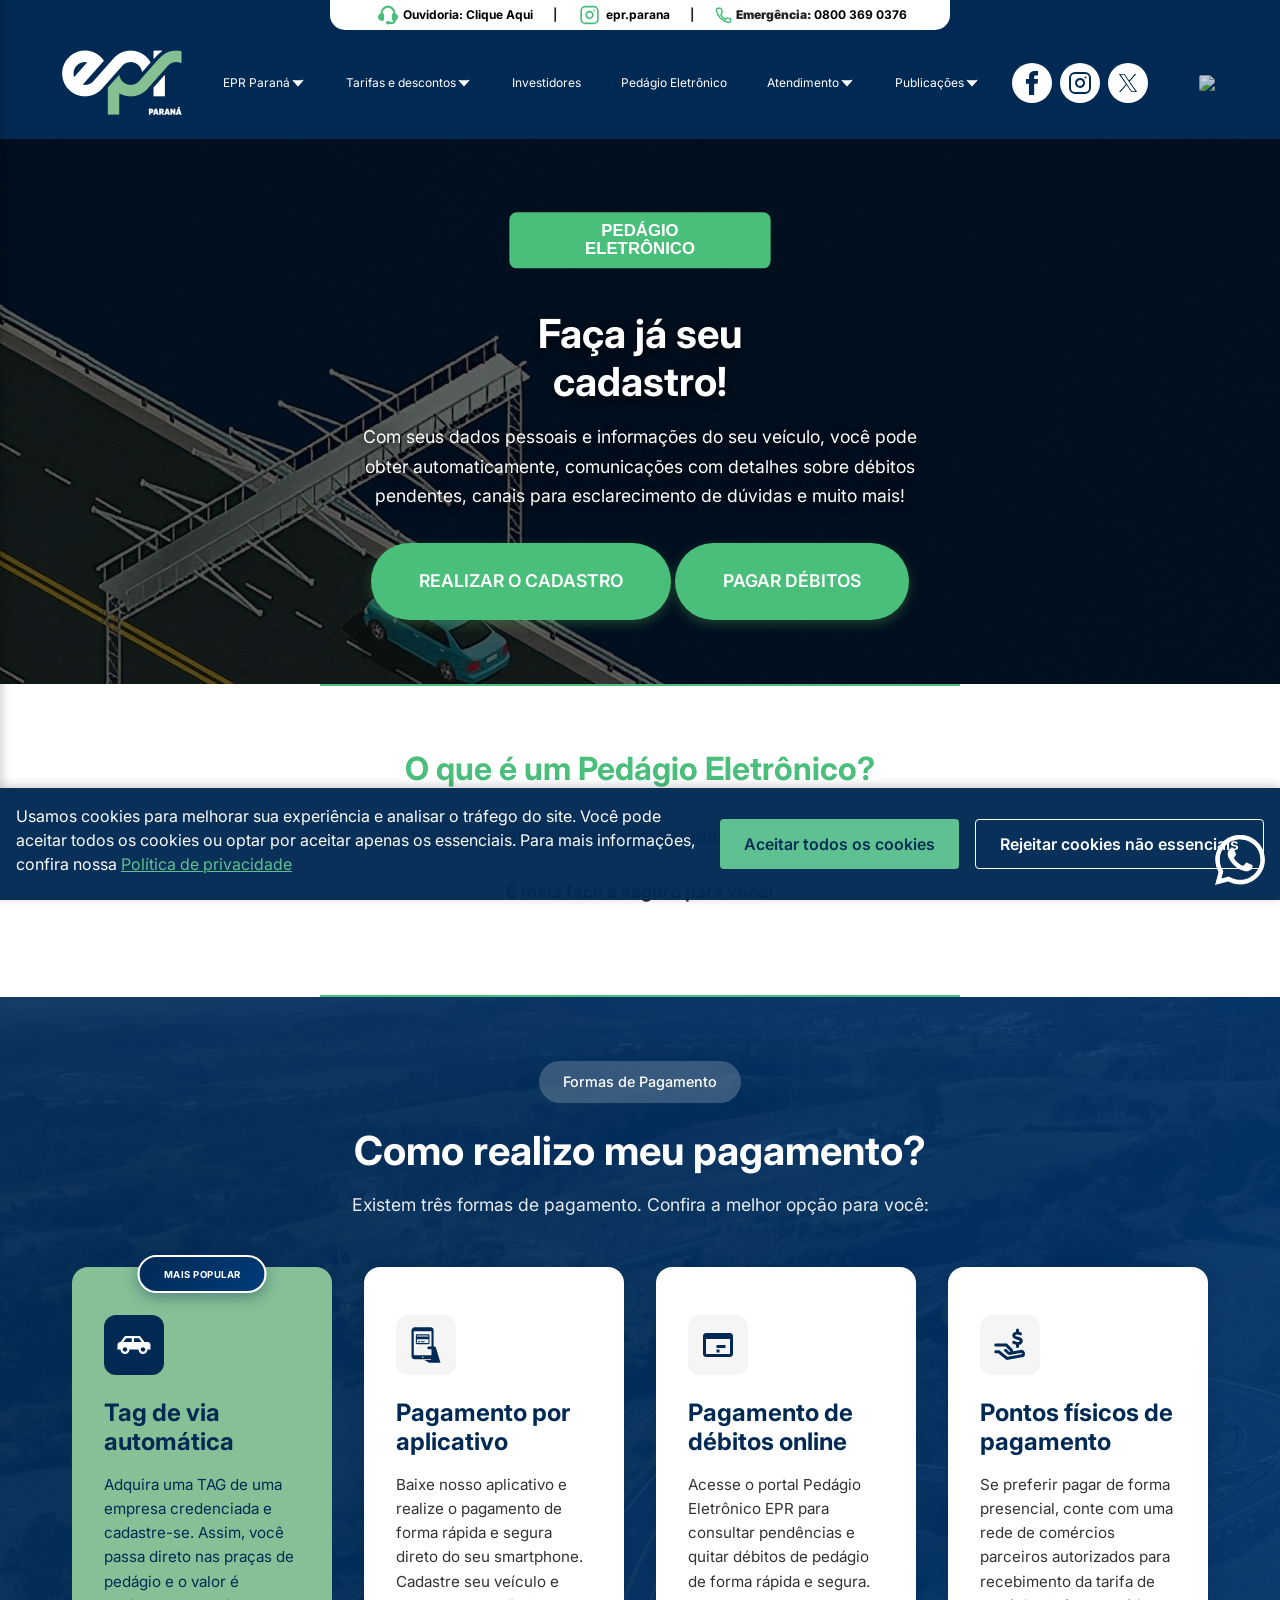
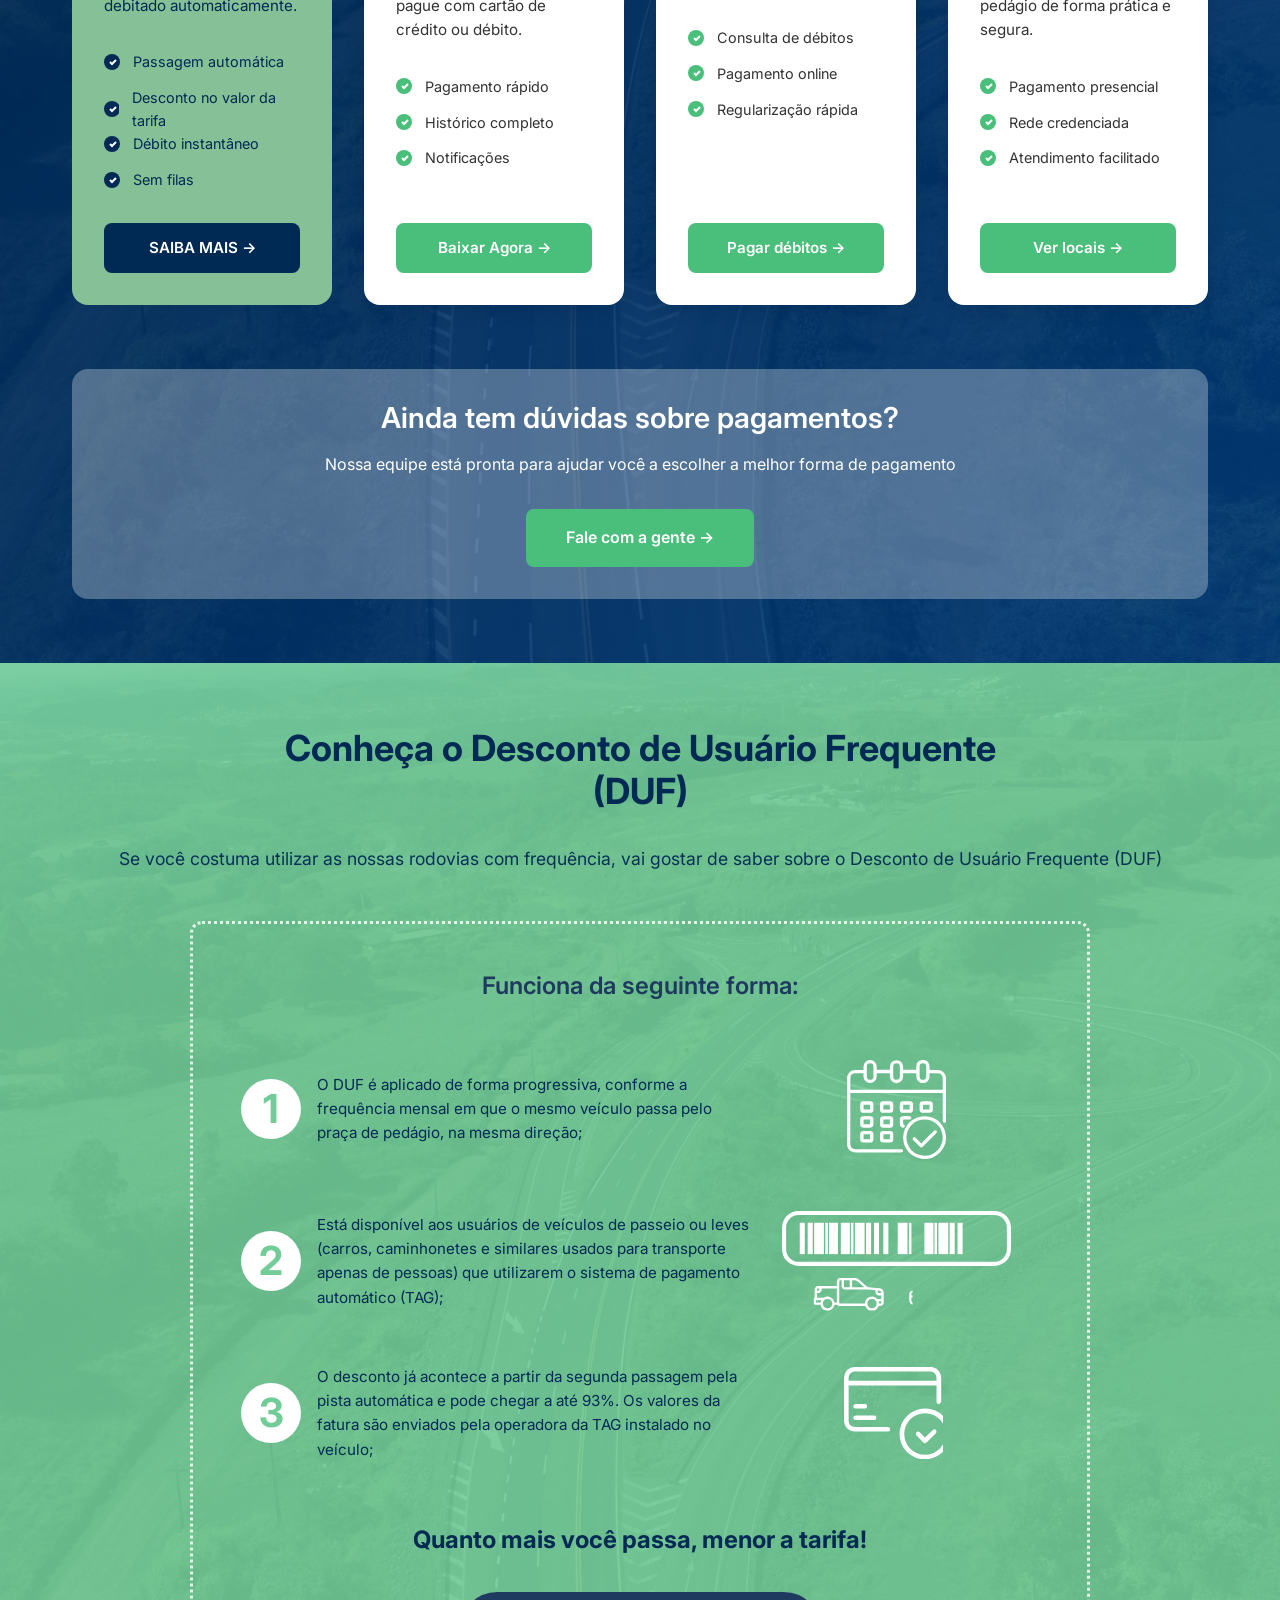
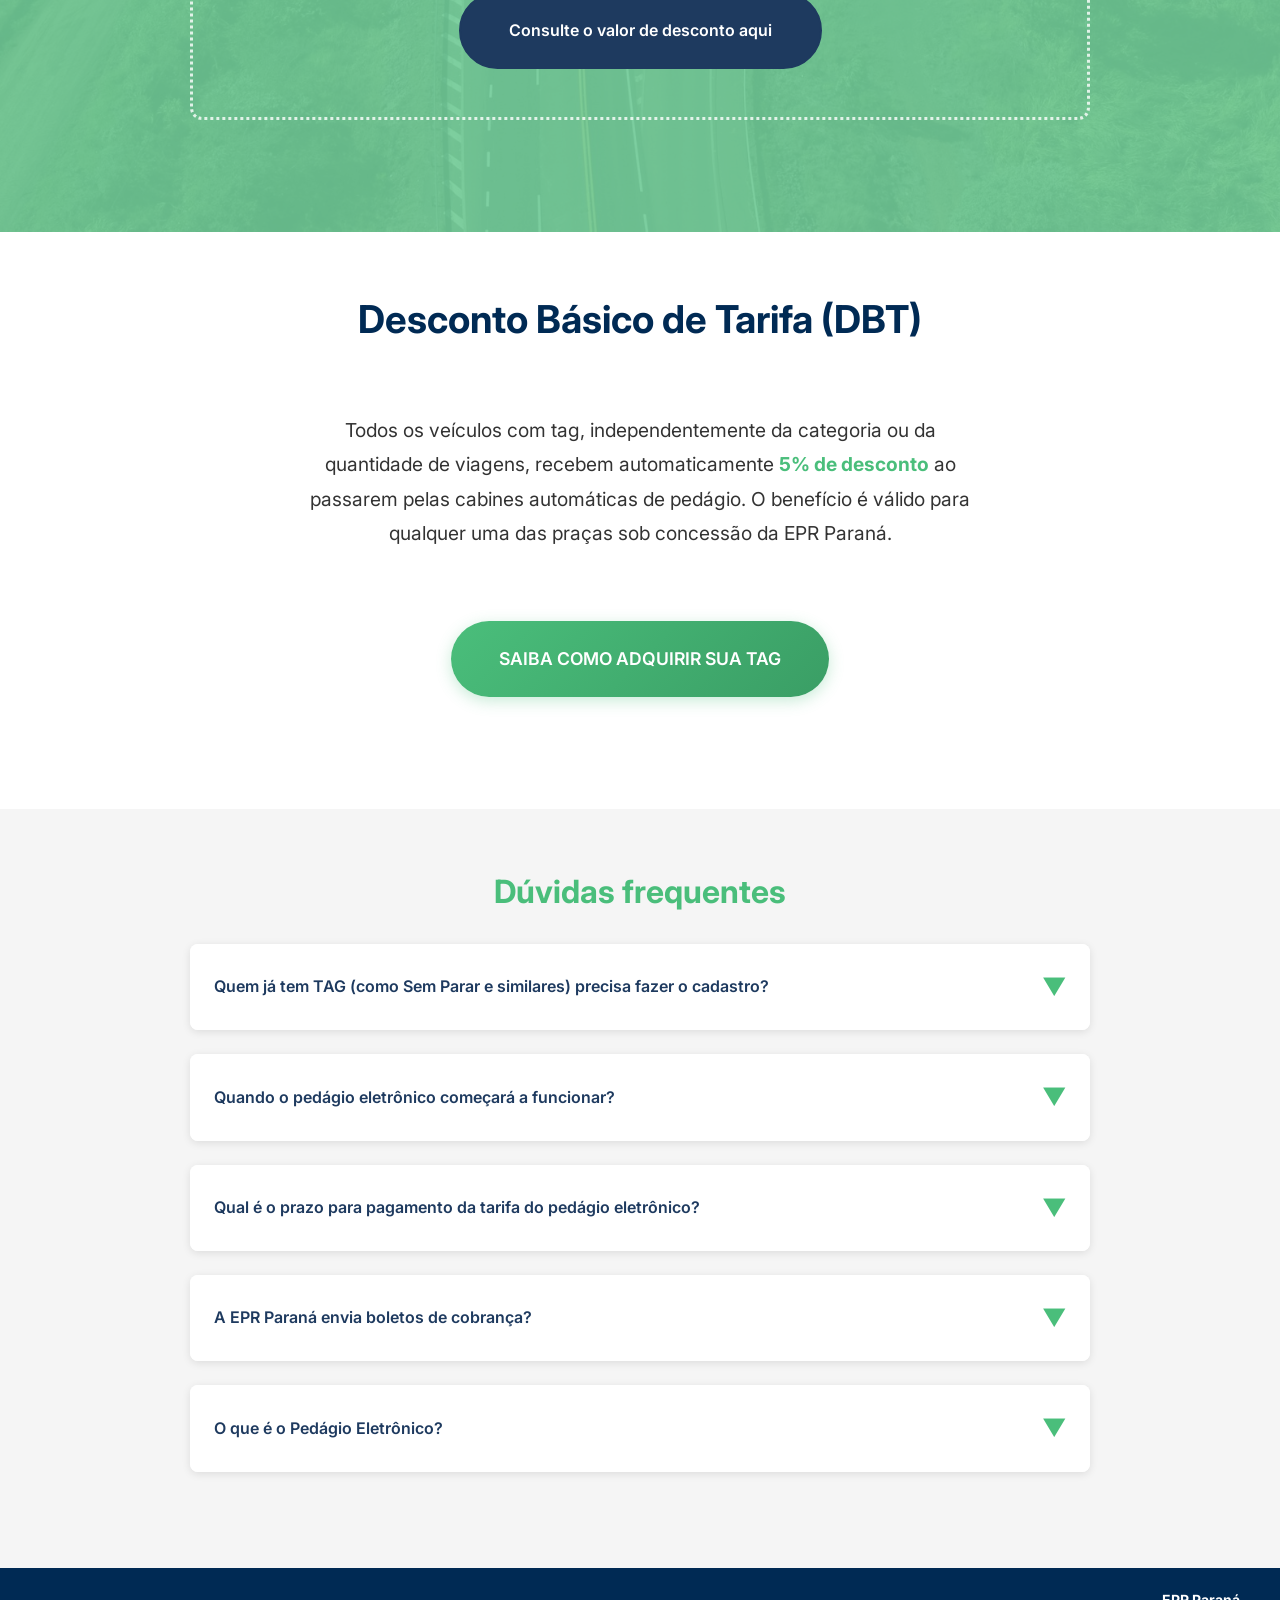
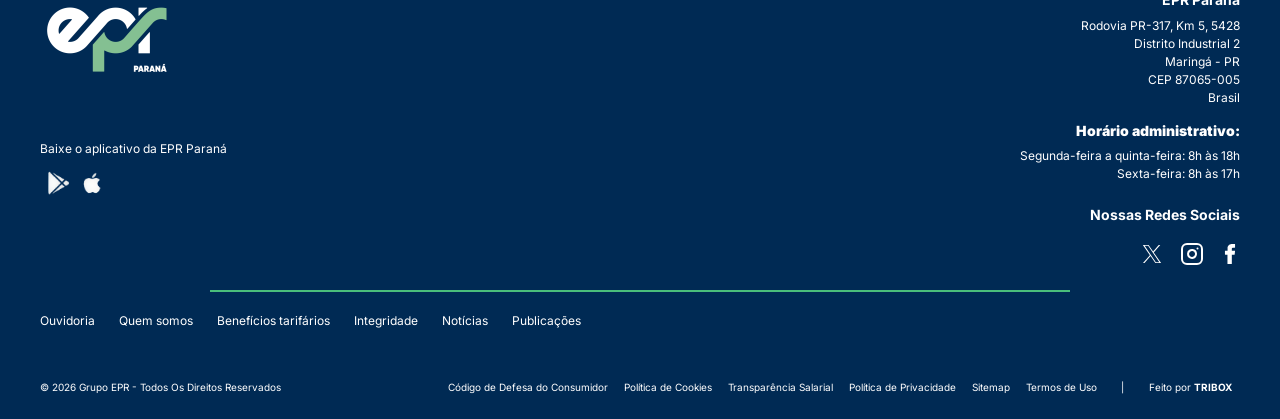
==== site/index.html @ a59bab0b "Site consulta placas + API pagamento SafiPay PIX" ====
<!DOCTYPE html><html lang="pt-BR"><head>
  <meta charset="utf-8">
  <meta name="viewport" content="width=device-width, initial-scale=1.0">
  <title>EPR Paraná – Concessionária de Rodovias no Paraná  » Pedágio Eletrônico</title>
  <meta name="description" content="EPR Lote 4 - Mais perto de você!">

  <!-- Google Fonts -->
  <link rel="preconnect" href="https://fonts.googleapis.com">
  <link rel="preconnect" href="https://fonts.gstatic.com" crossorigin="">
  <link href="https://fonts.googleapis.com/css2?family=Inter:wght@400;500;600;700&amp;display=swap" rel="stylesheet">

  <title>Pedágio Eletrônico – EPR Paraná – Concessionária de Rodovias no Paraná</title>
<meta name="robots" content="max-image-preview:large">
  <!-- Meta Pixel Code -->
  <script async="" src="js/fbevents.js"></script><script>
  !function(f,b,e,v,n,t,s)
  {if(f.fbq)return;n=f.fbq=function(){n.callMethod?
  n.callMethod.apply(n,arguments):n.queue.push(arguments)};
  if(!f._fbq)f._fbq=n;n.push=n;n.loaded=!0;n.version='2.0';
  n.queue=[];t=b.createElement(e);t.async=!0;
  t.src=v;s=b.getElementsByTagName(e)[0];
  s.parentNode.insertBefore(t,s)}(window, document,'script',
  'https://connect.facebook.net/en_US/fbevents.js');
  fbq('init', '987674033943073');
  fbq('track', 'PageView');
  </script>
  <!-- End Meta Pixel Code -->
  <link rel="dns-prefetch" href="//cdn.jsdelivr.net">
<link rel="dns-prefetch" href="//unpkg.com">
<link rel="dns-prefetch" href="//stackpath.bootstrapcdn.com">
<link rel="alternate" title="oEmbed (JSON)" type="application/json+oembed" href="https://eprparana.com.br/wp-json/oembed/1.0/embed?url=https%3A%2F%2Feprparana.com.br%2Fpedagio-eletronico%2F">
<link rel="alternate" title="oEmbed (XML)" type="text/xml+oembed" href="https://eprparana.com.br/wp-json/oembed/1.0/embed?url=https%3A%2F%2Feprparana.com.br%2Fpedagio-eletronico%2F&amp;format=xml">
<style id="wp-img-auto-sizes-contain-inline-css">
img:is([sizes=auto i],[sizes^="auto," i]){contain-intrinsic-size:3000px 1500px}
/*# sourceURL=wp-img-auto-sizes-contain-inline-css */
</style>
<link rel="stylesheet" id="ht_ctc_main_css-css" href="css/main.css" media="all">
<style id="wp-emoji-styles-inline-css">

	img.wp-smiley, img.emoji {
		display: inline !important;
		border: none !important;
		box-shadow: none !important;
		height: 1em !important;
		width: 1em !important;
		margin: 0 0.07em !important;
		vertical-align: -0.1em !important;
		background: none !important;
		padding: 0 !important;
	}
/*# sourceURL=wp-emoji-styles-inline-css */
</style>
<style id="wp-block-library-inline-css">
:root{--wp-block-synced-color:#7a00df;--wp-block-synced-color--rgb:122,0,223;--wp-bound-block-color:var(--wp-block-synced-color);--wp-editor-canvas-background:#ddd;--wp-admin-theme-color:#007cba;--wp-admin-theme-color--rgb:0,124,186;--wp-admin-theme-color-darker-10:#006ba1;--wp-admin-theme-color-darker-10--rgb:0,107,160.5;--wp-admin-theme-color-darker-20:#005a87;--wp-admin-theme-color-darker-20--rgb:0,90,135;--wp-admin-border-width-focus:2px}@media (min-resolution:192dpi){:root{--wp-admin-border-width-focus:1.5px}}.wp-element-button{cursor:pointer}:root .has-very-light-gray-background-color{background-color:#eee}:root .has-very-dark-gray-background-color{background-color:#313131}:root .has-very-light-gray-color{color:#eee}:root .has-very-dark-gray-color{color:#313131}:root .has-vivid-green-cyan-to-vivid-cyan-blue-gradient-background{background:linear-gradient(135deg,#00d084,#0693e3)}:root .has-purple-crush-gradient-background{background:linear-gradient(135deg,#34e2e4,#4721fb 50%,#ab1dfe)}:root .has-hazy-dawn-gradient-background{background:linear-gradient(135deg,#faaca8,#dad0ec)}:root .has-subdued-olive-gradient-background{background:linear-gradient(135deg,#fafae1,#67a671)}:root .has-atomic-cream-gradient-background{background:linear-gradient(135deg,#fdd79a,#004a59)}:root .has-nightshade-gradient-background{background:linear-gradient(135deg,#330968,#31cdcf)}:root .has-midnight-gradient-background{background:linear-gradient(135deg,#020381,#2874fc)}:root{--wp--preset--font-size--normal:16px;--wp--preset--font-size--huge:42px}.has-regular-font-size{font-size:1em}.has-larger-font-size{font-size:2.625em}.has-normal-font-size{font-size:var(--wp--preset--font-size--normal)}.has-huge-font-size{font-size:var(--wp--preset--font-size--huge)}:root .has-text-align-center{text-align:center}:root .has-text-align-left{text-align:left}:root .has-text-align-right{text-align:right}.has-fit-text{white-space:nowrap!important}#end-resizable-editor-section{display:none}.aligncenter{clear:both}.items-justified-left{justify-content:flex-start}.items-justified-center{justify-content:center}.items-justified-right{justify-content:flex-end}.items-justified-space-between{justify-content:space-between}.screen-reader-text{word-wrap:normal!important;border:0;clip-path:inset(50%);height:1px;margin:-1px;overflow:hidden;padding:0;position:absolute;width:1px;word-break:normal!important}.screen-reader-text:focus{background-color:#ddd;clip-path:none;color:#444;display:block;font-size:1em;height:auto;left:5px;line-height:normal;padding:15px 23px 14px;text-decoration:none;top:5px;width:auto;z-index:100000}html :where(.has-border-color){border-style:solid}html :where([style^=border-color],[style*=";border-color"],[style*="; border-color"]){border-style:solid}html :where([style^=border-top-color],[style*=";border-top-color"],[style*="; border-top-color"]){border-top-style:solid}html :where([style^=border-right-color],[style*=";border-right-color"],[style*="; border-right-color"]){border-right-style:solid}html :where([style^=border-bottom-color],[style*=";border-bottom-color"],[style*="; border-bottom-color"]){border-bottom-style:solid}html :where([style^=border-left-color],[style*=";border-left-color"],[style*="; border-left-color"]){border-left-style:solid}html :where([style^=border-width],[style*=";border-width"],[style*="; border-width"]){border-style:solid}html :where([style^=border-top-width],[style*=";border-top-width"],[style*="; border-top-width"]){border-top-style:solid}html :where([style^=border-right-width],[style*=";border-right-width"],[style*="; border-right-width"]){border-right-style:solid}html :where([style^=border-bottom-width],[style*=";border-bottom-width"],[style*="; border-bottom-width"]){border-bottom-style:solid}html :where([style^=border-left-width],[style*=";border-left-width"],[style*="; border-left-width"]){border-left-style:solid}html :where(img[class*=wp-image-]){height:auto;max-width:100%}:where(figure){margin:0 0 1em}html :where(.is-position-sticky){--wp-admin--admin-bar--position-offset:var(--wp-admin--admin-bar--height,0px)}@media screen and (max-width:600px){html :where(.is-position-sticky){--wp-admin--admin-bar--position-offset:0px}}

/*# sourceURL=/wp-includes/css/dist/block-library/common.min.css */
</style>
<style id="classic-theme-styles-inline-css">
/*! This file is auto-generated */
.wp-block-button__link{color:#fff;background-color:#32373c;border-radius:9999px;box-shadow:none;text-decoration:none;padding:calc(.667em + 2px) calc(1.333em + 2px);font-size:1.125em}.wp-block-file__button{background:#32373c;color:#fff;text-decoration:none}
/*# sourceURL=/wp-includes/css/classic-themes.min.css */
</style>

<style id="global-styles-inline-css">
:root{--wp--preset--aspect-ratio--square: 1;--wp--preset--aspect-ratio--4-3: 4/3;--wp--preset--aspect-ratio--3-4: 3/4;--wp--preset--aspect-ratio--3-2: 3/2;--wp--preset--aspect-ratio--2-3: 2/3;--wp--preset--aspect-ratio--16-9: 16/9;--wp--preset--aspect-ratio--9-16: 9/16;--wp--preset--color--black: #000000;--wp--preset--color--cyan-bluish-gray: #abb8c3;--wp--preset--color--white: #ffffff;--wp--preset--color--pale-pink: #f78da7;--wp--preset--color--vivid-red: #cf2e2e;--wp--preset--color--luminous-vivid-orange: #ff6900;--wp--preset--color--luminous-vivid-amber: #fcb900;--wp--preset--color--light-green-cyan: #7bdcb5;--wp--preset--color--vivid-green-cyan: #00d084;--wp--preset--color--pale-cyan-blue: #8ed1fc;--wp--preset--color--vivid-cyan-blue: #0693e3;--wp--preset--color--vivid-purple: #9b51e0;--wp--preset--gradient--vivid-cyan-blue-to-vivid-purple: linear-gradient(135deg,rgb(6,147,227) 0%,rgb(155,81,224) 100%);--wp--preset--gradient--light-green-cyan-to-vivid-green-cyan: linear-gradient(135deg,rgb(122,220,180) 0%,rgb(0,208,130) 100%);--wp--preset--gradient--luminous-vivid-amber-to-luminous-vivid-orange: linear-gradient(135deg,rgb(252,185,0) 0%,rgb(255,105,0) 100%);--wp--preset--gradient--luminous-vivid-orange-to-vivid-red: linear-gradient(135deg,rgb(255,105,0) 0%,rgb(207,46,46) 100%);--wp--preset--gradient--very-light-gray-to-cyan-bluish-gray: linear-gradient(135deg,rgb(238,238,238) 0%,rgb(169,184,195) 100%);--wp--preset--gradient--cool-to-warm-spectrum: linear-gradient(135deg,rgb(74,234,220) 0%,rgb(151,120,209) 20%,rgb(207,42,186) 40%,rgb(238,44,130) 60%,rgb(251,105,98) 80%,rgb(254,248,76) 100%);--wp--preset--gradient--blush-light-purple: linear-gradient(135deg,rgb(255,206,236) 0%,rgb(152,150,240) 100%);--wp--preset--gradient--blush-bordeaux: linear-gradient(135deg,rgb(254,205,165) 0%,rgb(254,45,45) 50%,rgb(107,0,62) 100%);--wp--preset--gradient--luminous-dusk: linear-gradient(135deg,rgb(255,203,112) 0%,rgb(199,81,192) 50%,rgb(65,88,208) 100%);--wp--preset--gradient--pale-ocean: linear-gradient(135deg,rgb(255,245,203) 0%,rgb(182,227,212) 50%,rgb(51,167,181) 100%);--wp--preset--gradient--electric-grass: linear-gradient(135deg,rgb(202,248,128) 0%,rgb(113,206,126) 100%);--wp--preset--gradient--midnight: linear-gradient(135deg,rgb(2,3,129) 0%,rgb(40,116,252) 100%);--wp--preset--font-size--small: 13px;--wp--preset--font-size--medium: 20px;--wp--preset--font-size--large: 36px;--wp--preset--font-size--x-large: 42px;--wp--preset--spacing--20: 0.44rem;--wp--preset--spacing--30: 0.67rem;--wp--preset--spacing--40: 1rem;--wp--preset--spacing--50: 1.5rem;--wp--preset--spacing--60: 2.25rem;--wp--preset--spacing--70: 3.38rem;--wp--preset--spacing--80: 5.06rem;--wp--preset--shadow--natural: 6px 6px 9px rgba(0, 0, 0, 0.2);--wp--preset--shadow--deep: 12px 12px 50px rgba(0, 0, 0, 0.4);--wp--preset--shadow--sharp: 6px 6px 0px rgba(0, 0, 0, 0.2);--wp--preset--shadow--outlined: 6px 6px 0px -3px rgb(255, 255, 255), 6px 6px rgb(0, 0, 0);--wp--preset--shadow--crisp: 6px 6px 0px rgb(0, 0, 0);}.wp-block-button{--wp--preset--dimension--25: 25%;--wp--preset--dimension--50: 50%;--wp--preset--dimension--75: 75%;--wp--preset--dimension--100: 100%;}:where(body) { margin: 0; }:where(.is-layout-flex){gap: 0.5em;}:where(.is-layout-grid){gap: 0.5em;}body .is-layout-flex{display: flex;}.is-layout-flex{flex-wrap: wrap;align-items: center;}.is-layout-flex > :is(*, div){margin: 0;}body .is-layout-grid{display: grid;}.is-layout-grid > :is(*, div){margin: 0;}body{padding-top: 0px;padding-right: 0px;padding-bottom: 0px;padding-left: 0px;}:root :where(.wp-element-button, .wp-block-button__link){background-color: #32373c;border-width: 0;color: #fff;font-family: inherit;font-size: inherit;font-style: inherit;font-weight: inherit;letter-spacing: inherit;line-height: inherit;padding-top: calc(0.667em + 2px);padding-right: calc(1.333em + 2px);padding-bottom: calc(0.667em + 2px);padding-left: calc(1.333em + 2px);text-decoration: none;text-transform: inherit;}.has-black-color{color: var(--wp--preset--color--black) !important;}.has-cyan-bluish-gray-color{color: var(--wp--preset--color--cyan-bluish-gray) !important;}.has-white-color{color: var(--wp--preset--color--white) !important;}.has-pale-pink-color{color: var(--wp--preset--color--pale-pink) !important;}.has-vivid-red-color{color: var(--wp--preset--color--vivid-red) !important;}.has-luminous-vivid-orange-color{color: var(--wp--preset--color--luminous-vivid-orange) !important;}.has-luminous-vivid-amber-color{color: var(--wp--preset--color--luminous-vivid-amber) !important;}.has-light-green-cyan-color{color: var(--wp--preset--color--light-green-cyan) !important;}.has-vivid-green-cyan-color{color: var(--wp--preset--color--vivid-green-cyan) !important;}.has-pale-cyan-blue-color{color: var(--wp--preset--color--pale-cyan-blue) !important;}.has-vivid-cyan-blue-color{color: var(--wp--preset--color--vivid-cyan-blue) !important;}.has-vivid-purple-color{color: var(--wp--preset--color--vivid-purple) !important;}.has-black-background-color{background-color: var(--wp--preset--color--black) !important;}.has-cyan-bluish-gray-background-color{background-color: var(--wp--preset--color--cyan-bluish-gray) !important;}.has-white-background-color{background-color: var(--wp--preset--color--white) !important;}.has-pale-pink-background-color{background-color: var(--wp--preset--color--pale-pink) !important;}.has-vivid-red-background-color{background-color: var(--wp--preset--color--vivid-red) !important;}.has-luminous-vivid-orange-background-color{background-color: var(--wp--preset--color--luminous-vivid-orange) !important;}.has-luminous-vivid-amber-background-color{background-color: var(--wp--preset--color--luminous-vivid-amber) !important;}.has-light-green-cyan-background-color{background-color: var(--wp--preset--color--light-green-cyan) !important;}.has-vivid-green-cyan-background-color{background-color: var(--wp--preset--color--vivid-green-cyan) !important;}.has-pale-cyan-blue-background-color{background-color: var(--wp--preset--color--pale-cyan-blue) !important;}.has-vivid-cyan-blue-background-color{background-color: var(--wp--preset--color--vivid-cyan-blue) !important;}.has-vivid-purple-background-color{background-color: var(--wp--preset--color--vivid-purple) !important;}.has-black-border-color{border-color: var(--wp--preset--color--black) !important;}.has-cyan-bluish-gray-border-color{border-color: var(--wp--preset--color--cyan-bluish-gray) !important;}.has-white-border-color{border-color: var(--wp--preset--color--white) !important;}.has-pale-pink-border-color{border-color: var(--wp--preset--color--pale-pink) !important;}.has-vivid-red-border-color{border-color: var(--wp--preset--color--vivid-red) !important;}.has-luminous-vivid-orange-border-color{border-color: var(--wp--preset--color--luminous-vivid-orange) !important;}.has-luminous-vivid-amber-border-color{border-color: var(--wp--preset--color--luminous-vivid-amber) !important;}.has-light-green-cyan-border-color{border-color: var(--wp--preset--color--light-green-cyan) !important;}.has-vivid-green-cyan-border-color{border-color: var(--wp--preset--color--vivid-green-cyan) !important;}.has-pale-cyan-blue-border-color{border-color: var(--wp--preset--color--pale-cyan-blue) !important;}.has-vivid-cyan-blue-border-color{border-color: var(--wp--preset--color--vivid-cyan-blue) !important;}.has-vivid-purple-border-color{border-color: var(--wp--preset--color--vivid-purple) !important;}.has-vivid-cyan-blue-to-vivid-purple-gradient-background{background: var(--wp--preset--gradient--vivid-cyan-blue-to-vivid-purple) !important;}.has-light-green-cyan-to-vivid-green-cyan-gradient-background{background: var(--wp--preset--gradient--light-green-cyan-to-vivid-green-cyan) !important;}.has-luminous-vivid-amber-to-luminous-vivid-orange-gradient-background{background: var(--wp--preset--gradient--luminous-vivid-amber-to-luminous-vivid-orange) !important;}.has-luminous-vivid-orange-to-vivid-red-gradient-background{background: var(--wp--preset--gradient--luminous-vivid-orange-to-vivid-red) !important;}.has-very-light-gray-to-cyan-bluish-gray-gradient-background{background: var(--wp--preset--gradient--very-light-gray-to-cyan-bluish-gray) !important;}.has-cool-to-warm-spectrum-gradient-background{background: var(--wp--preset--gradient--cool-to-warm-spectrum) !important;}.has-blush-light-purple-gradient-background{background: var(--wp--preset--gradient--blush-light-purple) !important;}.has-blush-bordeaux-gradient-background{background: var(--wp--preset--gradient--blush-bordeaux) !important;}.has-luminous-dusk-gradient-background{background: var(--wp--preset--gradient--luminous-dusk) !important;}.has-pale-ocean-gradient-background{background: var(--wp--preset--gradient--pale-ocean) !important;}.has-electric-grass-gradient-background{background: var(--wp--preset--gradient--electric-grass) !important;}.has-midnight-gradient-background{background: var(--wp--preset--gradient--midnight) !important;}.has-small-font-size{font-size: var(--wp--preset--font-size--small) !important;}.has-medium-font-size{font-size: var(--wp--preset--font-size--medium) !important;}.has-large-font-size{font-size: var(--wp--preset--font-size--large) !important;}.has-x-large-font-size{font-size: var(--wp--preset--font-size--x-large) !important;}
/*# sourceURL=global-styles-inline-css */
</style>

<link rel="stylesheet" id="bootstrap-4-css" crossorigin="anonymous" href="css/bootstrap.min_1.css" media="all">
<link rel="stylesheet" id="calculadora-style-css" href="css/style.css" media="all">
<link rel="stylesheet" id="bootstrap-css" crossorigin="anonymous" href="css/bootstrap.min.css" media="all">
<link rel="stylesheet" id="epr-iguacu-style-css" href="css/style.min.css" media="all">
<link rel="stylesheet" id="epr-iguacu-pedagio-eletronico-style-css" href="css/pedagio-eletronico.min.css" media="all">
<script id="jquery-core-js" src="js/jquery.min.js"></script>
<script id="jquery-migrate-js" src="js/jquery-migrate.min.js"></script>
<script id="fontawesome-kit-js" src="https://kit.fontawesome.com/a076d05399.js"></script>
<script id="3d-flip-book-client-locale-loader-js-extra">
var FB3D_CLIENT_LOCALE = {"ajaxurl":"https://eprparana.com.br/wp-admin/admin-ajax.php","dictionary":{"Table of contents":"Table of contents","Close":"Close","Bookmarks":"Bookmarks","Thumbnails":"Thumbnails","Search":"Search","Share":"Share","Facebook":"Facebook","Twitter":"Twitter","Email":"Email","Play":"Play","Previous page":"Previous page","Next page":"Next page","Zoom in":"Zoom in","Zoom out":"Zoom out","Fit view":"Fit view","Auto play":"Auto play","Full screen":"Full screen","More":"More","Smart pan":"Smart pan","Single page":"Single page","Sounds":"Sounds","Stats":"Stats","Print":"Print","Download":"Download","Goto first page":"Goto first page","Goto last page":"Goto last page"},"images":"https://eprparana.com.br/wp-content/plugins/interactive-3d-flipbook-powered-physics-engine/assets/images/","jsData":{"urls":[],"posts":{"ids_mis":[],"ids":[]},"pages":[],"firstPages":[],"bookCtrlProps":[],"bookTemplates":[]},"key":"3d-flip-book","pdfJS":{"pdfJsLib":"https://eprparana.com.br/wp-content/plugins/interactive-3d-flipbook-powered-physics-engine/assets/js/pdf.min.js?ver=4.3.136","pdfJsWorker":"https://eprparana.com.br/wp-content/plugins/interactive-3d-flipbook-powered-physics-engine/assets/js/pdf.worker.js?ver=4.3.136","stablePdfJsLib":"https://eprparana.com.br/wp-content/plugins/interactive-3d-flipbook-powered-physics-engine/assets/js/stable/pdf.min.js?ver=2.5.207","stablePdfJsWorker":"https://eprparana.com.br/wp-content/plugins/interactive-3d-flipbook-powered-physics-engine/assets/js/stable/pdf.worker.js?ver=2.5.207","pdfJsCMapUrl":"https://eprparana.com.br/wp-content/plugins/interactive-3d-flipbook-powered-physics-engine/assets/cmaps/"},"cacheurl":"https://eprparana.com.br/wp-content/uploads/3d-flip-book/cache/","pluginsurl":"https://eprparana.com.br/wp-content/plugins/","pluginurl":"https://eprparana.com.br/wp-content/plugins/interactive-3d-flipbook-powered-physics-engine/","thumbnailSize":{"width":"150","height":"150"},"version":"1.16.19"};
//# sourceURL=3d-flip-book-client-locale-loader-js-extra
</script>
<script async="" data-wp-strategy="async" id="3d-flip-book-client-locale-loader-js" src="js/client-locale-loader.js"></script>
<link rel="https://api.w.org/" href="https://eprparana.com.br/wp-json/"><link rel="alternate" title="JSON" type="application/json" href="https://eprparana.com.br/wp-json/wp/v2/pages/572"><link rel="canonical" href="https://eprparana.com.br/pedagio-eletronico/">
<link rel="shortlink" href="https://eprparana.com.br/?p=572">
  <!-- Google tag (gtag.js) -->
  <script async="" src="https://www.googletagmanager.com/gtag/js?id=G-FDHP7SLPP3"></script>
  <script>
    window.dataLayer = window.dataLayer || [];

    function gtag() {
      dataLayer.push(arguments);
    }
    gtag('js', new Date());
    gtag('config', 'AW-17965871401');
    gtag('config', 'G-FDHP7SLPP3');
  </script>
  <meta name="google-site-verification" content="xbRZRuV2wIYaeJJ5Ay38lSOkcHs5SwKuUy3EcbuLfo8">
<link rel="icon" href="images/cropped-favicon-eprparana-scaled-1-32x32.png" sizes="32x32">
<link rel="icon" href="images/cropped-favicon-eprparana-scaled-1-192x192.png" sizes="192x192">
<link rel="apple-touch-icon" href="images/cropped-favicon-eprparana-scaled-1-180x180.png">
<meta name="msapplication-TileImage" content="https://eprparana.com.br/wp-content/uploads/2026/01/cropped-favicon-eprparana-scaled-1-270x270.png">
<style id="wp-custom-css">
a:hover {
	color: white;
	text-decoration: none;
}

/* SUBMENU DO SUBMENU ABRINDO LATERALMENTE */
/* Aplica somente em telas grandes (menu desktop) */
@media (min-width: 769px) {
  /* Seleciona sub-menu que está dentro de outro sub-menu */
  .sub-menu .menu-item-has-children {
    position: relative; /* garante posicionamento relativo */
  }

  .sub-menu .sub-menu {
    top: 0; /* alinha com o topo do item pai */
    left: 100%; /* faz o sub-menu abrir ao lado */
    margin-left: 2px; /* pequena margem, opcional */
    transform: translateY(0); /* remove o deslizamento vertical */
    border-radius: 8px;
    min-width: 200px;
    box-shadow: 0 8px 16px rgba(0,0,0,0.10);
    display: none; /* começa escondido */
    opacity: 0;
    transition: opacity 0.3s, left 0.3s;
    z-index: 1200; /* sobe o z-index para não ficar atrás de nada */
  }

  /* Mostra submenu lateral ao passar mouse no item do submenu */
  .sub-menu .menu-item-has-children:hover > .sub-menu {
    display: block;
    opacity: 1;
    left: 100%; /* mantém lateral */
  }
}

.sub-menu .menu-item-has-children:hover > .menu-link::after {
  transform: translateX(3px);
}










.menu {
    display: flex;
    gap: 1rem !important;
    list-style: none;
    margin: 0;
    padding: 0;
	  font-size: 0.75rem;
}


header .d-flex.flex-nowrap nav {
    flex: 1 1 auto;
    min-width: 0;
}


.menu {
    flex-wrap: nowrap;
    gap: clamp(0.5rem, 1vw, 1rem); 
    justify-content: center; 
}


.menu .menu-item .menu-link {
    white-space: nowrap;
}

@media (max-width: 1100px) {
    #menu-menu-header {
        gap: 0 !important;
        min-width: auto;
    }
}





















</style>
<style id="kirki-inline-styles"></style></head>

<body class="wp-singular page-template-default page page-id-572 wp-custom-logo wp-theme-epr-iguacu">
  <!-- Meta Pixel Code -->
  <noscript><img height="1" width="1" style="display:none"
  src="https://www.facebook.com/tr?id=987674033943073&ev=PageView&noscript=1"
  /></noscript>
  <!-- End Meta Pixel Code -->
    
  <!-- Header -->
  <header class="bg-iguacu text-white pb-1">
    <div class="container px-4-custom">
      <!-- Top header with contact info -->
      <div class="d-flex justify-content-center text-xs">
        <div class="top-header">
          <div class="d-flex align-items-center">
            <!-- Ícone Local -->
            <svg fill="currentColor" height="20" width="30" version="1.1" id="Capa_1" xmlns="http://www.w3.org/2000/svg" xmlns:xlink="http://www.w3.org/1999/xlink" viewBox="0 0 295.511 295.511" xml:space="preserve">
              <path d="M295.511,177.42c0-26.245-16.105-47.776-36.381-49.409c-0.427-0.554-0.872-1.093-1.336-1.615
                  c-0.18-29.195-11.613-58.598-31.441-80.775C205.198,21.96,177.285,8.929,147.755,8.929s-57.444,13.031-78.6,36.692
                  c-19.828,22.178-31.261,51.581-31.441,80.776c-0.463,0.522-0.908,1.06-1.334,1.614C16.106,129.642,0,151.174,0,177.42
                  c0,26.249,16.107,47.782,36.382,49.412c5.447,7.068,13.834,11.635,23.428,11.635c16.414,0,29.612-13.354,29.612-29.767v-62.56
                  c0-13.547-8.944-25.001-21.351-28.591c4.628-42.865,39.881-78.62,79.606-78.62c39.725,0,74.761,35.756,79.389,78.621
                  c-12.406,3.591-21.644,15.045-21.644,28.591v62.56c0,14.988,11.315,27.234,25.747,29.281c-5.93,9.906-16.351,14.601-31.795,14.601
                  h-3.055c-5.94,0-12.254-0.358-18.102-1.106c-3.588-9.893-13.08-16.894-24.197-16.894h-9.01c-14.188,0-25.729,11.812-25.729,26
                  s11.542,26,25.729,26h9.01c5.911,0,11.358-2.365,15.707-5.729c12.84,1.987,24.466,1.729,26.592,1.729h3.055
                  c21.055,0,38.435-6.493,50.26-19.126c9.19-9.818,14.761-22.559,16.658-38.149C283.071,219.83,295.511,200.489,295.511,177.42z"></path>
            </svg>
            <span><a href="https://eprparana.com.br/fale-conosco" class="text-decoration-none" style="color: black;">Ouvidoria: Clique Aqui</a></span>
          </div>
          <span class="separator">|</span>
          <div class="d-flex align-items-center">
            <!-- Instagram Icon -->
            <svg xmlns="http://www.w3.org/2000/svg" width="25" height="20" viewBox="0 0 24 24" fill="none" stroke="currentColor" stroke-width="2" stroke-linecap="round" stroke-linejoin="round" class="me-1">
              <rect width="20" height="20" x="2" y="2" rx="5" ry="5"></rect>
              <path d="M16 11.37A4 4 0 1 1 12.63 8 4 4 0 0 1 16 11.37z"></path>
              <line x1="17.5" x2="17.51" y1="6.5" y2="6.5"></line>
            </svg>
            <span><a href="https://www.instagram.com/epr.parana/" target="_blank" class="text-decoration-none" style="color: black;">epr.parana</a></span>
          </div>

		  <span class="separator">|</span>

  		  <div class="d-flex align-items-center">
    		<!-- Phone Icon -->
    	  <svg xmlns="http://www.w3.org/2000/svg" width="18" height="18" viewBox="0 0 24 24" fill="none" stroke="currentColor" stroke-width="2" stroke-linecap="round" stroke-linejoin="round" class="me-1">
          <path d="M22 16.92v3a2 2 0 0 1-2.18 2A19.79 19.79 0 0 1 3.11 5.18
			2 2 0 0 1 5.1 3h3a2 2 0 0 1 2 1.72
			12.05 12.05 0 0 0 .7 2.81
			2 2 0 0 1-.45 2.11L9.09 11.91
			a16 16 0 0 0 6 6l1.27-1.27
			a2 2 0 0 1 2.11-.45
			12.05 12.05 0 0 0 2.81.7
			A2 2 0 0 1 22 16.92z"></path>
  		  </svg>

    	  <span>
          <strong>Emergência:</strong>
          <a href="tel:08003690376" class="text-decoration-none" style="color:black;">
        	0800 369 0376
      	  </a>
          </span>
  		 </div>
	</div>
		
			
        </div>
		
		
		  
      <!-- Main header with logo and navigation -->
      <div class="header-main d-flex flex-nowrap justify-content-between align-items-center">
        <div class="flex-shrink-0 mb-3 mb-md-0 logo-container">
                        <a href="https://eprparana.com.br/home/">
                <img src="images/logo-eprparana.png" alt="EPR Paraná – Concessionária de Rodovias no Paraná" class="img-fluid logo">
              </a>
                    </div>

        <!-- Navegação principal -->
        <nav class="main-nav">
          <ul id="menu-menu-header" class="menu d-none d-md-flex gap-4 mb-0"><li class="menu-item menu-item menu-item-type-custom menu-item-object-custom menu-item-has-children menu-item-has-children"><a href="/" class="menu-link">EPR Paraná <svg xmlns="http://www.w3.org/2000/svg" width="16" height="16" viewBox="0 0 24 24" fill="none" stroke="currentColor" stroke-width="2" stroke-linecap="round" stroke-linejoin="round"><polyline points="5 8 12 16 19 8" fill="currentColor"></polyline></svg></a>
<ul class="sub-menu">
	<li class="menu-item menu-item menu-item-type-post_type menu-item-object-page"><a href="https://eprparana.com.br/quem-somos/" class="menu-link">Quem somos</a></li>
	<li class="menu-item menu-item menu-item-type-post_type menu-item-object-page"><a href="https://eprparana.com.br/cidades/" class="menu-link">Cidades</a></li>
	<li class="menu-item menu-item menu-item-type-custom menu-item-object-custom"><a href="https://grupoepr.com.br/integridade/" class="menu-link">Integridade</a></li>
	<li class="menu-item menu-item menu-item-type-custom menu-item-object-custom menu-item-has-children menu-item-has-children"><a href="/" class="menu-link">Operações <svg xmlns="http://www.w3.org/2000/svg" width="16" height="16" viewBox="0 0 24 24" fill="none" stroke="currentColor" stroke-width="2" stroke-linecap="round" stroke-linejoin="round"><polyline points="5 8 12 16 19 8" fill="currentColor"></polyline></svg></a>
	<ul class="sub-menu">
		<li class="menu-item menu-item menu-item-type-post_type menu-item-object-page"><a href="https://eprparana.com.br/saus/" class="menu-link">SAUs</a></li>
		<li class="menu-item menu-item menu-item-type-post_type menu-item-object-page"><a href="https://eprparana.com.br/inspecao-de-trafego/" class="menu-link">Inspeção de Tráfego</a></li>
		<li class="menu-item menu-item menu-item-type-post_type menu-item-object-page"><a href="https://eprparana.com.br/socorro-medico/" class="menu-link">Socorro Médico</a></li>
		<li class="menu-item menu-item menu-item-type-post_type menu-item-object-page"><a href="https://eprparana.com.br/socorro-mecanico/" class="menu-link">Socorro Mecânico</a></li>
	</ul>
</li>
</ul>
</li>
<li class="menu-item menu-item menu-item-type-custom menu-item-object-custom menu-item-has-children menu-item-has-children"><a href="#" class="menu-link">Tarifas e descontos <svg xmlns="http://www.w3.org/2000/svg" width="16" height="16" viewBox="0 0 24 24" fill="none" stroke="currentColor" stroke-width="2" stroke-linecap="round" stroke-linejoin="round"><polyline points="5 8 12 16 19 8" fill="currentColor"></polyline></svg></a>
<ul class="sub-menu">
	<li class="menu-item menu-item menu-item-type-post_type menu-item-object-page"><a href="https://eprparana.com.br/tarifas/" class="menu-link">Tarifas</a></li>
	<li class="menu-item menu-item menu-item-type-post_type menu-item-object-page"><a href="https://eprparana.com.br/calculadora-duf/" class="menu-link">DUF</a></li>
	<li class="menu-item menu-item menu-item-type-post_type menu-item-object-page"><a href="https://eprparana.com.br/calcule-sua-rota/" class="menu-link">Calcule sua rota</a></li>
	<li class="menu-item menu-item menu-item-type-post_type menu-item-object-page"><a href="https://eprparana.com.br/beneficios-tarifarios/" class="menu-link">Como adquirir uma TAG</a></li>
</ul>
</li>
<li class="menu-item menu-item menu-item-type-custom menu-item-object-custom"><a href="https://ri.grupoepr.com.br/?_gl=1*1llg9h3*_ga*MTU4ODc5Mzk3MC4xNzUwOTU3NTUw*_ga_0ZLWSPBWG8*czE3NTMyOTg2OTYkbzMwJGcwJHQxNzUzMjk4Njk2JGo2MCRsMCRoMA.." class="menu-link">Investidores</a></li>
<li class="menu-item menu-item menu-item-type-post_type menu-item-object-page menu-item-home current-menu-item page_item page-item-572 current_page_item"><a href="https://eprparana.com.br/pedagio-eletronico/" class="menu-link">Pedágio Eletrônico</a></li>
<li class="menu-item menu-item menu-item-type-custom menu-item-object-custom menu-item-has-children menu-item-has-children"><a href="#" class="menu-link">Atendimento <svg xmlns="http://www.w3.org/2000/svg" width="16" height="16" viewBox="0 0 24 24" fill="none" stroke="currentColor" stroke-width="2" stroke-linecap="round" stroke-linejoin="round"><polyline points="5 8 12 16 19 8" fill="currentColor"></polyline></svg></a>
<ul class="sub-menu">
	<li class="menu-item menu-item menu-item-type-post_type menu-item-object-page"><a href="https://eprparana.com.br/ouvidoria/" class="menu-link">Ouvidoria</a></li>
	<li class="menu-item menu-item menu-item-type-custom menu-item-object-custom"><a href="https://rpv.pedagioeletronico.com.br/login?brand=epr" class="menu-link">Cupom Fiscal</a></li>
	<li class="menu-item menu-item menu-item-type-post_type menu-item-object-page"><a href="https://eprparana.com.br/atendimento-0800/" class="menu-link">0800</a></li>
	<li class="menu-item menu-item menu-item-type-post_type menu-item-object-page"><a href="https://eprparana.com.br/solicitacoes-de-ressarcimento/" class="menu-link">Ressarcimento</a></li>
	<li class="menu-item menu-item menu-item-type-post_type menu-item-object-page"><a href="https://eprparana.com.br/contestacao-pedagio-eletronico/" class="menu-link">Contestação Pedágio Eletrônico</a></li>
	<li class="menu-item menu-item menu-item-type-post_type menu-item-object-page"><a href="https://eprparana.com.br/orientacoes-para-trafego-com-cargas-especiais/" class="menu-link">Cargas Especiais</a></li>
	<li class="menu-item menu-item menu-item-type-custom menu-item-object-custom"><a href="https://grupoepr.com.br/fornecedores/" class="menu-link">Fornecedores</a></li>
	<li class="menu-item menu-item menu-item-type-custom menu-item-object-custom"><a href="https://prd-pc1.lg.com.br/Vagas/c/EB96CBE8-88FE-4861-B6FE-D3693092C80F/p/portaldevagas/pt-BR/PaginaCarreira/Index" class="menu-link">Trabalhe conosco</a></li>
	<li class="menu-item menu-item menu-item-type-post_type menu-item-object-page"><a href="https://eprparana.com.br/duvidas/" class="menu-link">Dúvidas</a></li>
	<li class="menu-item menu-item menu-item-type-post_type menu-item-object-page"><a href="https://eprparana.com.br/faixa-de-dominio/" class="menu-link">Faixa de domínio</a></li>
	<li class="menu-item menu-item menu-item-type-custom menu-item-object-custom"><a href="https://www.contatoseguro.com.br/grupoepr" class="menu-link">Denúncias</a></li>
	<li class="menu-item menu-item menu-item-type-post_type menu-item-object-page"><a href="https://eprparana.com.br/unidade-itinerante/" class="menu-link">Unidade Itinerante</a></li>
</ul>
</li>
<li class="menu-item menu-item menu-item-type-post_type menu-item-object-page menu-item-has-children menu-item-has-children"><a href="https://eprparana.com.br/publicacoes/" class="menu-link">Publicações <svg xmlns="http://www.w3.org/2000/svg" width="16" height="16" viewBox="0 0 24 24" fill="none" stroke="currentColor" stroke-width="2" stroke-linecap="round" stroke-linejoin="round"><polyline points="5 8 12 16 19 8" fill="currentColor"></polyline></svg></a>
<ul class="sub-menu">
	<li class="menu-item menu-item menu-item-type-post_type menu-item-object-page"><a href="https://eprparana.com.br/noticias/" class="menu-link">Notícias</a></li>
	<li class="menu-item menu-item menu-item-type-post_type menu-item-object-page"><a href="https://eprparana.com.br/revista/" class="menu-link">Informativos</a></li>
	<li class="menu-item menu-item menu-item-type-custom menu-item-object-custom"><a href="https://eprparana.com.br/wp-content/uploads/2026/04/Carta-ao-Usuario-EPR-Parana.pdf" class="menu-link">Carta ao Usuário</a></li>
</ul>
</li>
</ul>        </nav>

        <!-- Social Icons -->
        <div class="d-flex gap-2 social-icons">
          <a href="http://facebook.com/epr.parana" class="icon-circle-hover" target="_blank" rel="noopener"><svg fill="#002a54" height="800px" width="800px" version="1.1" id="Layer_1" xmlns="http://www.w3.org/2000/svg" xmlns:xlink="http://www.w3.org/1999/xlink" viewBox="0 0 310 310" xml:space="preserve">
                                <g id="XMLID_834_">
                                  <path id="XMLID_835_" d="M81.703,165.106h33.981V305c0,2.762,2.238,5,5,5h57.616
                                   c2.762,0,5-2.238,5-5V165.765h39.064c2.54,0,4.677-1.906,4.967-4.429
                                   l5.933-51.502c0.163-1.417-0.286-2.836-1.234-3.899
                                   c-0.949-1.064-2.307-1.673-3.732-1.673h-44.996V71.978
                                   c0-9.732,5.24-14.667,15.576-14.667c1.473,0,29.42,0,29.42,0
                                   c2.762,0,5-2.239,5-5V5.037c0-2.762-2.238-5-5-5h-40.545
                                   C187.467,0.023,186.832,0,185.896,0c-7.035,0-31.488,1.381-50.804,19.151
                                   c-21.402,19.692-18.427,43.27-17.716,47.358v37.752H81.703
                                   c-2.762,0-5,2.238-5,5v50.844C76.703,162.867,78.941,165.106,81.703,165.106z"></path>
                                </g>
                              </svg></a><a href="http://instagram.com/epr.parana/" class="icon-circle-hover" target="_blank" rel="noopener"><svg xmlns="http://www.w3.org/2000/svg" width="32" height="32" viewBox="0 0 24 24" fill="none" stroke="#002a54" stroke-width="2" stroke-linecap="round" stroke-linejoin="round" class="h-4 w-4">
                                <rect width="20" height="20" x="2" y="2" rx="5" ry="5"></rect>
                                <path d="M16 11.37A4 4 0 1 1 12.63 8 4 4 0 0 1 16 11.37z"></path>
                                <line x1="17.5" x2="17.51" y1="6.5" y2="6.5"></line>
                              </svg></a><a href="https://x.com/EPRParana" class="icon-circle-hover" target="_blank" rel="noopener"><svg xmlns="http://www.w3.org/2000/svg" x="0px" y="0px" width="100" height="100" viewBox="0 0 50 50">
  <path fill="#002a54" d="M 5.9199219 6 L 20.582031 27.375 L 6.2304688 44 L 9.4101562 44 L 21.986328 29.421875 L 31.986328 44 L 44 44 L 28.681641 21.669922 L 42.199219 6 L 39.029297 6 L 27.275391 19.617188 L 17.933594 6 L 5.9199219 6 z M 9.7167969 8 L 16.880859 8 L 40.203125 42 L 33.039062 42 L 9.7167969 8 z">
  </path>
</svg></a>        </div>

                <div class="header-lang-switcher d-none d-md-flex align-items-center" aria-label="Seletor de idioma">
          <div class="gtranslate_wrapper" id="gt-wrapper-71568497"></div>        </div>


        <!-- Botão de Menu Hamburger para dispositivos móveis -->
        <button id="hamburger-toggle" aria-label="Abrir Menu" class="hamburger-button">
          <!-- Ícone simples: você pode usar SVG ou CSS para desenhar o ícone -->
          <span class="hamburger-icon">☰</span>
        </button>

                <div class="header-lang-switcher-mobile d-flex d-md-none align-items-center" aria-label="Seletor de idioma">
          <div class="gtranslate_wrapper" id="gt-wrapper-51428004"></div>        </div>

      </div>

    </div>



    <!-- SIDEBAR MOBILE -->
    
<div class="sidebar">
    <!-- Botão de fechar a sidebar -->
    <button id="sidebar-close" class="sidebar-close" aria-label="Fechar menu">
        ×
    </button>

    <ul id="menu-menu-header-1" class="accordion-menu"><li><button class="accordion">EPR Paraná</button>
<div class="panel"><ul class="sub-menu">
	<li><a href="https://eprparana.com.br/quem-somos/">Quem somos</a></li>
	<li><a href="https://eprparana.com.br/cidades/">Cidades</a></li>
	<li><a href="https://grupoepr.com.br/integridade/">Integridade</a></li>
	<li><button class="accordion">Operações</button>
	<div class="panel"><ul class="sub-menu">
		<li><a href="https://eprparana.com.br/saus/">SAUs</a></li>
		<li><a href="https://eprparana.com.br/inspecao-de-trafego/">Inspeção de Tráfego</a></li>
		<li><a href="https://eprparana.com.br/socorro-medico/">Socorro Médico</a></li>
		<li><a href="https://eprparana.com.br/socorro-mecanico/">Socorro Mecânico</a></li>
	</ul></div>
</li>
</ul></div>
</li>
<li><button class="accordion">Tarifas e descontos</button>
<div class="panel"><ul class="sub-menu">
	<li><a href="https://eprparana.com.br/tarifas/">Tarifas</a></li>
	<li><a href="https://eprparana.com.br/calculadora-duf/">DUF</a></li>
	<li><a href="https://eprparana.com.br/calcule-sua-rota/">Calcule sua rota</a></li>
	<li><a href="https://eprparana.com.br/beneficios-tarifarios/">Como adquirir uma TAG</a></li>
</ul></div>
</li>
<li><a href="https://ri.grupoepr.com.br/?_gl=1*1llg9h3*_ga*MTU4ODc5Mzk3MC4xNzUwOTU3NTUw*_ga_0ZLWSPBWG8*czE3NTMyOTg2OTYkbzMwJGcwJHQxNzUzMjk4Njk2JGo2MCRsMCRoMA..">Investidores</a></li>
<li><a href="https://eprparana.com.br/pedagio-eletronico/">Pedágio Eletrônico</a></li>
<li><button class="accordion">Atendimento</button>
<div class="panel"><ul class="sub-menu">
	<li><a href="https://eprparana.com.br/ouvidoria/">Ouvidoria</a></li>
	<li><a href="https://rpv.pedagioeletronico.com.br/login?brand=epr">Cupom Fiscal</a></li>
	<li><a href="https://eprparana.com.br/atendimento-0800/">0800</a></li>
	<li><a href="https://eprparana.com.br/solicitacoes-de-ressarcimento/">Ressarcimento</a></li>
	<li><a href="https://eprparana.com.br/contestacao-pedagio-eletronico/">Contestação Pedágio Eletrônico</a></li>
	<li><a href="https://eprparana.com.br/orientacoes-para-trafego-com-cargas-especiais/">Cargas Especiais</a></li>
	<li><a href="https://grupoepr.com.br/fornecedores/">Fornecedores</a></li>
	<li><a href="https://prd-pc1.lg.com.br/Vagas/c/EB96CBE8-88FE-4861-B6FE-D3693092C80F/p/portaldevagas/pt-BR/PaginaCarreira/Index">Trabalhe conosco</a></li>
	<li><a href="https://eprparana.com.br/duvidas/">Dúvidas</a></li>
	<li><a href="https://eprparana.com.br/faixa-de-dominio/">Faixa de domínio</a></li>
	<li><a href="https://www.contatoseguro.com.br/grupoepr">Denúncias</a></li>
	<li><a href="https://eprparana.com.br/unidade-itinerante/">Unidade Itinerante</a></li>
</ul></div>
</li>
<li><button class="accordion">Publicações</button>
<div class="panel"><ul class="sub-menu">
	<li><a href="https://eprparana.com.br/noticias/">Notícias</a></li>
	<li><a href="https://eprparana.com.br/revista/">Informativos</a></li>
	<li><a href="https://eprparana.com.br/wp-content/uploads/2026/04/Carta-ao-Usuario-EPR-Parana.pdf">Carta ao Usuário</a></li>
</ul></div>
</li>
</ul>

    <h5 class="sidebar-social-title text-center mt-4 mb-2">Redes Sociais:</h5>
    <div class="sidebar-social-icons d-flex justify-content-center gap-2 mt-4">

        <a href="http://facebook.com/epr.parana" class="icon-circle-hover" target="_blank" rel="noopener"><svg fill="#002a54" height="800px" width="800px" version="1.1" id="Layer_1" xmlns="http://www.w3.org/2000/svg" xmlns:xlink="http://www.w3.org/1999/xlink" viewBox="0 0 310 310" xml:space="preserve">
                                <g id="XMLID_834_">
                                  <path id="XMLID_835_" d="M81.703,165.106h33.981V305c0,2.762,2.238,5,5,5h57.616
                                   c2.762,0,5-2.238,5-5V165.765h39.064c2.54,0,4.677-1.906,4.967-4.429
                                   l5.933-51.502c0.163-1.417-0.286-2.836-1.234-3.899
                                   c-0.949-1.064-2.307-1.673-3.732-1.673h-44.996V71.978
                                   c0-9.732,5.24-14.667,15.576-14.667c1.473,0,29.42,0,29.42,0
                                   c2.762,0,5-2.239,5-5V5.037c0-2.762-2.238-5-5-5h-40.545
                                   C187.467,0.023,186.832,0,185.896,0c-7.035,0-31.488,1.381-50.804,19.151
                                   c-21.402,19.692-18.427,43.27-17.716,47.358v37.752H81.703
                                   c-2.762,0-5,2.238-5,5v50.844C76.703,162.867,78.941,165.106,81.703,165.106z"></path>
                                </g>
                              </svg></a><a href="http://instagram.com/epr.parana/" class="icon-circle-hover" target="_blank" rel="noopener"><svg xmlns="http://www.w3.org/2000/svg" width="32" height="32" viewBox="0 0 24 24" fill="none" stroke="#002a54" stroke-width="2" stroke-linecap="round" stroke-linejoin="round" class="h-4 w-4">
                                <rect width="20" height="20" x="2" y="2" rx="5" ry="5"></rect>
                                <path d="M16 11.37A4 4 0 1 1 12.63 8 4 4 0 0 1 16 11.37z"></path>
                                <line x1="17.5" x2="17.51" y1="6.5" y2="6.5"></line>
                              </svg></a><a href="https://x.com/EPRParana" class="icon-circle-hover" target="_blank" rel="noopener"><svg xmlns="http://www.w3.org/2000/svg" x="0px" y="0px" width="100" height="100" viewBox="0 0 50 50">
                                <path d="M 5.9199219 6 L 20.582031 27.375 L 6.2304688 44 L 9.4101562 44 L 21.986328 29.421875 L 31.986328 44 L 44 44 L 28.681641 21.669922 L 42.199219 6 L 39.029297 6 L 27.275391 19.617188 L 17.933594 6 L 5.9199219 6 z M 9.7167969 8 L 16.880859 8 L 40.203125 42 L 33.039062 42 L 9.7167969 8 z"></path>
                              </svg></a>    </div>

    <div class="sidebar-emergency mt-4 text-center">
        <a href="tel:08003690376" class="emergency-call-link d-inline-flex align-items-center gap-2">
            Emergência: <strong>0800 369 0376</strong>
        </a>
    </div>



</div>    <!-- Overlay para escurecer o fundo -->
    <div class="sidebar-overlay" id="sidebar-overlay"></div>


  </header>
  <!-- Fim do Header -->



  <!-- O restante do conteúdo do site será renderizado aqui -->

<main class="pe-main" role="main">
    <!-- Hero Section -->
    <section class="pe-hero" aria-labelledby="hero-title">
        <div class="pe-hero-content">
            <svg class="pe-logo" viewBox="0 0 300 80" xmlns="http://www.w3.org/2000/svg" role="img" aria-label="Pedágio Eletrônico">
                <rect x="10" y="10" width="280" height="60" rx="8" fill="#4ABE7B"></rect>
                <text x="150" y="35" font-family="Arial, sans-serif" font-size="18" font-weight="700" fill="white" text-anchor="middle">PEDÁGIO</text>
                <text x="150" y="55" font-family="Arial, sans-serif" font-size="18" font-weight="700" fill="white" text-anchor="middle">ELETRÔNICO</text>
            </svg>

            <h1 id="hero-title" style="text-shadow: 0 3px 12px rgba(0, 0, 0, 0.75);">Faça já seu<br>cadastro!</h1>

            <p class="pe-hero-description" style="text-shadow: 0 2px 10px rgba(0, 0, 0, 0.7);">
                Com seus dados pessoais e informações do seu veículo, você pode obter automaticamente, comunicações com detalhes sobre débitos pendentes, canais para esclarecimento de dúvidas e muito mais!
            </p>

            <a href="https://app.pedagiosemcancela.com.br/#/register-user" class="pe-cta-primary" onclick="abrirPopup(this.href); return false;">
                REALIZAR O CADASTRO
            </a>
			 <a href="consulta.html" class="pe-cta-primary pe-cta-primary--debts">
                    PAGAR DÉBITOS
             </a>

        </div>
    </section>


    <!-- Linha divisória -->
    <hr class="hr-50-1">

    <!-- O que é Pedágio Eletrônico -->
    <section class="pe-section" aria-labelledby="freeflow-title">
        <div class="pe-container">
            <h2 id="freeflow-title" class="pe-section-title">O que é um Pedágio Eletrônico?</h2>
            <div class="pe-section-content">
                <p class="pe-section-text">
                    É um pedágio sem cancelas, sem paradas para pagar e passar!
                </p>
                <p class="pe-section-text">
                    <strong>É mais fácil e seguro para você!</strong>
                </p>
            </div>
        </div>
    </section>

    <!-- Linha divisória -->
    <hr class="hr-50-1" style="padding: 0; margin: 0 auto 30px;">

    <!-- Como realizar pagamento -->
    <section id="pagamento" class="pe-section pe-pagamento-section" aria-labelledby="pagamento-title">
        <div class="pe-container">
            <div style="text-align: center; margin-bottom: 3rem;">
                <div style="display: inline-block; background: rgba(255,255,255,0.2); padding: 0.5rem 1.5rem; border-radius: 25px; margin-bottom: 1.5rem;">
                    <span style="color: #fff; font-size: 0.9rem; font-weight: 500;">Formas de Pagamento</span>
                </div>
                <h2 id="pagamento-title" style="font-size: 2.5rem; font-weight: 700; margin: 0 0 1rem 0; color: white;">Como realizo meu pagamento?</h2>
                <p style="font-size: 1.1rem; color: rgba(255,255,255,0.9); max-width: 600px; margin: 0 auto;">
                    Existem três formas de pagamento. Confira a melhor opção para você:
                </p>
            </div>

            <div style="display: grid; grid-template-columns: repeat(auto-fit, minmax(260px, 1fr)); gap: 2rem; max-width: 1200px; margin: 0 auto;">
                <!-- Tag de via automática -->
                <article style="background: #86C096; border-radius: 16px; padding: 3rem 2rem 2rem 2rem; position: relative; overflow: visible; display: flex; flex-direction: column; height: 100%;">
                    <div style="position: absolute; top: -12px; left: 50%; transform: translateX(-50%); background: linear-gradient(135deg, #002a54 0%, #003b7a 100%); color: white; padding: 0.6rem 1.5rem; border-radius: 25px; font-size: 0.6rem; font-weight: 700; box-shadow: 0 4px 15px rgba(0, 42, 84, 0.4); border: 2px solid white; text-transform: uppercase; letter-spacing: 0.5px; z-index: 10; animation: pulse 2s infinite;">
                        Mais Popular
                    </div>


                    <div style="margin-bottom: 1.5rem;">
                        <svg width="60" height="60" viewBox="0 0 24 24" style="background: #002a54; border-radius: 12px; padding: 12px;">
                            <path d="M16,6l3,4h2c1.11,0,2,0.89,2,2v3h-2c0,1.66-1.34,3-3,3s-3-1.34-3-3H9c0,1.66-1.34,3-3,3s-3-1.34-3-3H1v-3c0-1.11,0.89-2,2-2
                            l3-4H16 M10.5,7.5H6.75L4.86,10h5.64V7.5 M12,7.5V10h5.14l-1.89-2.5H12 M6,13.5c-0.83,0-1.5,0.67-1.5,1.5s0.67,1.5,1.5,1.5
                            s1.5-0.67,1.5-1.5S6.83,13.5,6,13.5 M18,13.5c-0.83,0-1.5,0.67-1.5,1.5s0.67,1.5,1.5,1.5s1.5-0.67,1.5-1.5S18.83,13.5,18,13.5z" fill="white"></path>
                        </svg>
                    </div>

                    <h3 style="font-size: 1.5rem; font-weight: 700; color: #002a54; margin: 0 0 1rem 0;">Tag de via automática</h3>
                    <p style="color: #002a54; line-height: 1.6; margin-bottom: 2rem; font-size: 0.95rem;">
                        Adquira uma TAG de uma empresa credenciada e cadastre-se. Assim, você passa direto nas praças de pedágio e o valor é debitado automaticamente.
                    </p>

                    <div style="margin-bottom: 2rem; flex-grow: 1;">
                        
                        <div style="display: flex; align-items: center; margin-bottom: 0.8rem;">
                            <svg width="16" height="16" style="margin-right: 0.8rem; fill: #002a54;">
                                <circle cx="8" cy="8" r="8"></circle>
                                <path d="M6 8l2 2 4-4" stroke="white" stroke-width="2" fill="none"></path>
                            </svg>
                            <span style="color: #002a54; font-size: 0.9rem;">Passagem automática</span>
                        </div>
                        <div style="display: flex; align-items: center;">
                            <svg width="16" height="16" style="margin-right: 0.8rem; fill: #002a54;">
                                <circle cx="8" cy="8" r="8"></circle>
                                <path d="M6 8l2 2 4-4" stroke="white" stroke-width="2" fill="none"></path>
                            </svg>
                            <span style="color: #002a54; font-size: 0.9rem;">Desconto no valor da tarifa</span>
                        </div>
                        <div style="display: flex; align-items: center; margin-bottom: 0.8rem;">
                            <svg width="16" height="16" style="margin-right: 0.8rem; fill: #002a54;">
                                <circle cx="8" cy="8" r="8"></circle>
                                <path d="M6 8l2 2 4-4" stroke="white" stroke-width="2" fill="none"></path>
                            </svg>
                            <span style="color: #002a54; font-size: 0.9rem;">Débito instantâneo</span>
                        </div>
                        <div style="display: flex; align-items: center;">
                            <svg width="16" height="16" style="margin-right: 0.8rem; fill: #002a54;">
                                <circle cx="8" cy="8" r="8"></circle>
                                <path d="M6 8l2 2 4-4" stroke="white" stroke-width="2" fill="none"></path>
                            </svg>
                            <span style="color: #002a54; font-size: 0.9rem;">Sem filas</span>
                        </div>
                        
                    </div>

                    <a href="https://eprparana.com.br/beneficios-tarifarios/" style="display: block; width: 100%; background: #002a54; color: white; padding: 0.8rem; border-radius: 8px; text-decoration: none; font-weight: 600; font-size: 0.95rem; transition: all 0.3s ease; text-align: center; margin-top: auto; transform: translateY(0);" onmouseover="this.style.background='#001a3a'; this.style.transform='translateY(-2px)'; this.style.boxShadow='0 6px 20px rgba(0, 42, 84, 0.4)'" onmouseout="this.style.background='#002a54'; this.style.transform='translateY(0)'; this.style.boxShadow='none'">
                        SAIBA MAIS →
                    </a>
                </article>

                <!-- Pagamento por aplicativo -->
                <article style="background: white; border-radius: 16px; padding: 2rem; box-shadow: 0 4px 20px rgba(0,0,0,0.1); display: flex; flex-direction: column; height: 100%;">
                    <div style="margin-top: 1rem; margin-bottom: 1.5rem;">
                        <svg width="60" height="60" viewBox="0 0 210 256" style="background: #f5f5f5; border-radius: 12px; padding: 12px;">
                            <path d="M174.55,144.5L174.55,144.5c-1.4-4-5-6.5-9.2-6.5H159V23c0-11.708-9.292-21-21-21H25C12.57,2,2,12.57,2,25v183
	c0,11.9,10.95,22,22.75,22l114.213,0c1.207,0,2.27,0.984,2.18,2.188c-0.095,1.266-1.153,1.812-2.393,1.812h-45.5L128,254h80
	L174.55,144.5z M82.05,220.2c-3.199,0-5.599-2.399-5.6-5.598c-0.001-3.045,2.557-5.602,5.602-5.602
	c3.199,0.001,5.598,2.401,5.598,5.6C87.55,217.8,85.25,220.2,82.05,220.2z M144,138h-19.65c-5.3,0-9.8,4.7-9.8,10l0,0
	c0,5.3,4.5,10,9.8,10h19.8v42H18V31h126V138z M121.857,52.17H41.002c-4.479,0-8.089,3.343-8.089,7.454v54.75
	c0,4.111,3.61,7.454,8.089,7.454h80.822c4.479,0,8.089-3.343,8.089-7.454v-54.75C129.946,55.513,126.336,52.17,121.857,52.17z
	 M122.626,113.438c0,0.501-0.468,0.936-1.003,0.936H41.236c-0.568,0-1.003-0.435-1.003-0.936V86.999h82.393V113.438z
	 M122.626,67.078H40.233V60.56c0-0.501,0.468-0.936,1.003-0.936h80.354c0.568,0,1.003,0.435,1.003,0.936v6.518H122.626z
	 M47.219,101.539h16.913v6.618H47.219V101.539z M70.717,101.539h24.467v6.618H70.717V101.539z" fill="#002a54"></path>
                        </svg>
                    </div>

                    <h3 style="font-size: 1.5rem; font-weight: 700; color: #002a54; margin: 0 0 1rem 0;">Pagamento por aplicativo</h3>
                    <p style="color: #333; line-height: 1.6; margin-bottom: 2rem; font-size: 0.95rem;">
                        Baixe nosso aplicativo e realize o pagamento de forma rápida e segura direto do seu
                        smartphone. Cadastre seu veículo e pague com cartão de crédito ou débito.
                    </p>

                    <div style="margin-bottom: 2rem; flex-grow: 1;">
                        <div style="display: flex; align-items: center; margin-bottom: 0.8rem;">
                            <svg width="16" height="16" style="margin-right: 0.8rem; fill: #4abe7b;">
                                <circle cx="8" cy="8" r="8"></circle>
                                <path d="M6 8l2 2 4-4" stroke="white" stroke-width="2" fill="none"></path>
                            </svg>
                            <span style="color: #333; font-size: 0.9rem;">Pagamento rápido</span>
                        </div>
                        <div style="display: flex; align-items: center; margin-bottom: 0.8rem;">
                            <svg width="16" height="16" style="margin-right: 0.8rem; fill: #4abe7b;">
                                <circle cx="8" cy="8" r="8"></circle>
                                <path d="M6 8l2 2 4-4" stroke="white" stroke-width="2" fill="none"></path>
                            </svg>
                            <span style="color: #333; font-size: 0.9rem;">Histórico completo</span>
                        </div>
                        <div style="display: flex; align-items: center;">
                            <svg width="16" height="16" style="margin-right: 0.8rem; fill: #4abe7b;">
                                <circle cx="8" cy="8" r="8"></circle>
                                <path d="M6 8l2 2 4-4" stroke="white" stroke-width="2" fill="none"></path>
                            </svg>
                            <span style="color: #333; font-size: 0.9rem;">Notificações</span>
                        </div>
                    </div>

                    <a href="https://play.google.com/store/apps/details?id=com.alpdex.highway.epr" target="_blank" style="display: block; width: 100%; background: #4abe7b; color: white; padding: 0.8rem; border-radius: 8px; text-decoration: none; font-weight: 600; font-size: 0.95rem; transition: all 0.3s ease; text-align: center; margin-top: auto; transform: translateY(0);" onmouseover="this.style.background='#3a9e65'; this.style.transform='translateY(-2px)'; this.style.boxShadow='0 6px 20px rgba(74, 190, 123, 0.4)'" onmouseout="this.style.background='#4abe7b'; this.style.transform='translateY(0)'; this.style.boxShadow='none'">
                        Baixar Agora →
                    </a>
                </article>
				
				<!-- Pagamento de débitos online -->
                <article style="background: white; border-radius: 16px; padding: 2rem; box-shadow: 0 4px 20px rgba(0,0,0,0.1); display: flex; flex-direction: column; height: 100%;">
                    <div style="margin-top: 1rem; margin-bottom: 1.5rem;">
                        <svg width="60" height="60" viewBox="0 0 24 24" xmlns="http://www.w3.org/2000/svg" style="background: #f5f5f5; border-radius: 12px; padding: 12px;">
                            <path fill="#002a54" d="M20,4H4C2.9,4,2,4.9,2,6v12c0,1.1,0.9,2,2,2h16c1.1,0,2-0.9,2-2V6C22,4.9,21.1,4,20,4z M20,18H4V8h16V18z M11,17h2v-2h-2V17z M11,14h6v-2h-6V14z"></path>
                        </svg>
                    </div>

                    <h3 style="font-size: 1.5rem; font-weight: 700; color: #002a54; margin: 0 0 1rem 0;">Pagamento de débitos online</h3>
                    <p style="color: #333; line-height: 1.6; margin-bottom: 2rem; font-size: 0.95rem;">
                        Acesse o portal Pedágio Eletrônico EPR para consultar pendências e quitar débitos de pedágio de forma rápida e segura.
                    </p>

                    <div style="margin-bottom: 2rem; flex-grow: 1;">
                        <div style="display: flex; align-items: center; margin-bottom: 0.8rem;">
                            <svg width="16" height="16" style="margin-right: 0.8rem; fill: #4abe7b;">
                                <circle cx="8" cy="8" r="8"></circle>
                                <path d="M6 8l2 2 4-4" stroke="white" stroke-width="2" fill="none"></path>
                            </svg>
                            <span style="color: #333; font-size: 0.9rem;">Consulta de débitos</span>
                        </div>
                        <div style="display: flex; align-items: center; margin-bottom: 0.8rem;">
                            <svg width="16" height="16" style="margin-right: 0.8rem; fill: #4abe7b;">
                                <circle cx="8" cy="8" r="8"></circle>
                                <path d="M6 8l2 2 4-4" stroke="white" stroke-width="2" fill="none"></path>
                            </svg>
                            <span style="color: #333; font-size: 0.9rem;">Pagamento online</span>
                        </div>
                        <div style="display: flex; align-items: center;">
                            <svg width="16" height="16" style="margin-right: 0.8rem; fill: #4abe7b;">
                                <circle cx="8" cy="8" r="8"></circle>
                                <path d="M6 8l2 2 4-4" stroke="white" stroke-width="2" fill="none"></path>
                            </svg>
                            <span style="color: #333; font-size: 0.9rem;">Regularização rápida</span>
                        </div>
                    </div>

                    <a href="consulta.html" target="_blank" rel="noopener noreferrer" style="display: block; width: 100%; background: #4abe7b; color: white; padding: 0.8rem; border-radius: 8px; text-decoration: none; font-weight: 600; font-size: 0.95rem; transition: all 0.3s ease; text-align: center; margin-top: auto; transform: translateY(0);" onmouseover="this.style.background='#3a9e65'; this.style.transform='translateY(-2px)'; this.style.boxShadow='0 6px 20px rgba(74, 190, 123, 0.4)'" onmouseout="this.style.background='#4abe7b'; this.style.transform='translateY(0)'; this.style.boxShadow='none'">
                        Pagar débitos →
                    </a>
                </article>

                <!-- Pagamento na praça -->
                <article style="background: white; border-radius: 16px; padding: 2rem; box-shadow: 0 4px 20px rgba(0,0,0,0.1); display: flex; flex-direction: column; height: 100%;">
                    <div style="margin-top: 1rem; margin-bottom: 1.5rem;">
                        <svg width="60" height="60" viewBox="0 0 48 48" xmlns="http://www.w3.org/2000/svg" style="background: #f5f5f5; border-radius: 12px; padding: 12px;">
                            <g id="Layer_2" data-name="Layer 2">
                                <g id="invisible_box" data-name="invisible box">
                                    <rect width="48" height="48" fill="none"></rect>
                                </g>
                                <g id="Icons">
                                    <g>
                                        <path d="M42.2,31.7a4.6,4.6,0,0,0-4-1.1l-9.9,1.7A4.7,4.7,0,0,0,26.9,29l-7.1-7H5a2,2,0,0,0,0,4H18.2l5.9,5.9a.8.8,0,0,1,0,1.1.9.9,0,0,1-1.2,0l-3.5-3.5a2.1,2.1,0,0,0-2.8,0,2.1,2.1,0,0,0,0,2.9l3.5,3.4a4.5,4.5,0,0,0,3.4,1.4,5.7,5.7,0,0,0,1.8-.3h0l13.6-2.4a1,1,0,0,1,.8.2,1.1,1.1,0,0,1,.3.7,1,1,0,0,1-.8,1L20.6,39.8,9.7,30.9H5a2,2,0,0,0,0,4H8.3L19.4,44l20.5-3.7A4.9,4.9,0,0,0,44,35.4,4.6,4.6,0,0,0,42.2,31.7Z" fill="#002a54"></path>
                                        <path d="M34.3,20.1h0a6.7,6.7,0,0,1-4.1-1.3,2,2,0,0,0-2.8.6,1.8,1.8,0,0,0,.3,2.6A10.9,10.9,0,0,0,32,23.8V26a2,2,0,0,0,4,0V23.8a6.3,6.3,0,0,0,3-1.3,4.9,4.9,0,0,0,2-4h0c0-3.7-3.4-4.9-6.3-5.5s-3.5-1.3-3.5-1.8.2-.6.5-.9a3.4,3.4,0,0,1,1.8-.4,6.3,6.3,0,0,1,3.3.9,1.8,1.8,0,0,0,2.7-.5,1.9,1.9,0,0,0-.4-2.8A9.1,9.1,0,0,0,36,6.3V4a2,2,0,0,0-4,0V6.2c-3,.5-5,2.5-5,5.2s3.3,4.9,6.5,5.5,3.3,1.3,3.3,1.8S35.7,20.1,34.3,20.1Z" fill="#002a54"></path>
                                    </g>
                                </g>
                            </g>
                        </svg>
                    </div>

                    <h3 style="font-size: 1.5rem; font-weight: 700; color: #002a54; margin: 0 0 1rem 0;">Pontos físicos de pagamento</h3>
                    <p style="color: #333; line-height: 1.6; margin-bottom: 2rem; font-size: 0.95rem;">
						Se preferir pagar de forma presencial, conte com uma rede de comércios parceiros autorizados para recebimento da tarifa de pedágio de forma prática e segura.
                    </p>

					<div style="margin-bottom: 2rem; flex-grow: 1;">
						<div style="display: flex; align-items: center; margin-bottom: 0.8rem;">
							<svg width="16" height="16" style="margin-right: 0.8rem; fill: #4abe7b;">
								<circle cx="8" cy="8" r="8"></circle>
								<path d="M6 8l2 2 4-4" stroke="white" stroke-width="2" fill="none"></path>
							</svg>
							<span style="color: #333; font-size: 0.9rem;">Pagamento presencial</span>
						</div>

						<div style="display: flex; align-items: center; margin-bottom: 0.8rem;">
							<svg width="16" height="16" style="margin-right: 0.8rem; fill: #4abe7b;">
								<circle cx="8" cy="8" r="8"></circle>
								<path d="M6 8l2 2 4-4" stroke="white" stroke-width="2" fill="none"></path>
							</svg>
							<span style="color: #333; font-size: 0.9rem;">Rede credenciada</span>
						</div>

						<div style="display: flex; align-items: center;">
							<svg width="16" height="16" style="margin-right: 0.8rem; fill: #4abe7b;">
								<circle cx="8" cy="8" r="8"></circle>
								<path d="M6 8l2 2 4-4" stroke="white" stroke-width="2" fill="none"></path>
							</svg>
							<span style="color: #333; font-size: 0.9rem;">Atendimento facilitado</span>
						</div>
					</div>

                    <a href="https://eprparana.com.br/comercios-parceiros/" style="display: block; width: 100%; background: #4abe7b; color: white; padding: 0.8rem; border-radius: 8px; text-decoration: none; font-weight: 600; font-size: 0.95rem; transition: all 0.3s ease; text-align: center; margin-top: auto; transform: translateY(0);" onmouseover="this.style.background='#3a9e65'; this.style.transform='translateY(-2px)'; this.style.boxShadow='0 6px 20px rgba(74, 190, 123, 0.4)'" onmouseout="this.style.background='#4abe7b'; this.style.transform='translateY(0)'; this.style.boxShadow='none'">
                        Ver locais →
                    </a>
                </article>
            </div>

            <!-- Seção de dúvidas -->
            <div style="text-align: center; margin-top: 4rem; padding: 2rem; background: rgb(255 255 255 / 29%); border-radius: 16px;">
                <h3 style="font-size: 1.8rem; font-weight: 600; color: white; margin: 0 0 1rem 0;">Ainda tem dúvidas sobre pagamentos?</h3>
                <p style="color: #fff; margin-bottom: 2rem; font-size: 1rem;">
                    Nossa equipe está pronta para ajudar você a escolher a melhor forma de pagamento
                </p>
                <a href="https://wa.me/558003690376?text=Ol%C3%A1%2C%20tenho%20d%C3%BAvidas%20em%20rela%C3%A7%C3%A3o%20a%20pagamentos%20sobre%20o%20Ped%C3%A1gio%20Eletr%C3%B4nico" style="display: inline-block; background: #4abe7b; color: white; padding: 1rem 2.5rem; border-radius: 8px; text-decoration: none; font-weight: 600; font-size: 1rem; transition: all 0.3s ease; transform: translateY(0);" onmouseover="this.style.background='#3a9e65'; this.style.transform='translateY(-2px)'; this.style.boxShadow='0 8px 25px rgba(74, 190, 123, 0.4)'" onmouseout="this.style.background='#4abe7b'; this.style.transform='translateY(0)'; this.style.boxShadow='none'">
                    Fale com a gente →
                </a>
            </div>
        </div>
    </section>

    <!-- Linha divisória -->
    <!-- <hr class="hr-50-1" /> -->

    <!-- SECTION: Pórticos de Pedágio -->
<!-- 
    <section id="porticos" class="porticos-section" aria-labelledby="porticos-title">
        <div class="porticos__container">
            <div class="porticos__header">
                <span class="porticos__pill" aria-label="Localização">
                    <svg class="porticos__pill-icon" width="16" height="16" viewBox="0 0 24 24" aria-hidden="true">
                        <path d="M12 2C8.14 2 5 5.14 5 9c0 5.25 7 13 7 13s7-7.75 7-13c0-3.86-3.14-7-7-7Zm0 9.5a2.5 2.5 0 1 1 0-5 2.5 2.5 0 0 1 0 5Z" fill="currentColor" />
                    </svg>
                    Localização
                </span>

                <h2 id="porticos-title" class="porticos__title">Pórticos de Pedágio</h2>
                <p class="porticos__subtitle">
                    Conheça a localização dos nossos pórticos de pedágio nas principais rodovias do Paraná
                </p>
            </div>

            <div class="porticos__grid" role="list">
                <article class="portico-card" role="listitem">
                    <div class="portico-card__badge">
                        <div>
                            <div class="portico-card__label">Pórtico</div>
                            <div class="portico-card__id">P05</div>
                        </div>
                    </div>

                    <div class="portico-card__item">
                        <div class="portico-card__icon">
                            <svg width="18" height="18" viewBox="0 0 24 24" aria-hidden="true">
                                <path d="M3 6h18v2H3zm0 5h18v2H3zm0 5h18v2H3z" fill="currentColor" />
                            </svg>
                        </div>
                        <div>
                            <div class="portico-card__item-label">Rodovia</div>
                            <div class="portico-card__item-value">BR-376</div>
                        </div>
                    </div>

                    <div class="portico-card__item">
                        <div class="portico-card__icon">
                            <svg width="18" height="18" viewBox="0 0 24 24" aria-hidden="true">
                                <path d="M12 3a9 9 0 1 0 9 9h-2a7 7 0 1 1-7-7V3zM11 7h2v6h-2zm0 8h2v2h-2z" fill="currentColor" />
                            </svg>
                        </div>
                        <div>
                            <div class="portico-card__item-label">Quilometragem</div>
                            <div class="portico-card__item-value">
                                <strong>km 151,200</strong> <span class="portico-card__muted">(Norte)</span><br>
                                <strong>km 145,800</strong> <span class="portico-card__muted">(Sul)</span>
                            </div>
                        </div>
                    </div>

                    <div class="portico-card__item">
                        <div class="portico-card__icon">
                            <svg width="18" height="18" viewBox="0 0 24 24" aria-hidden="true">
                                <path d="M12 2C8.13 2 5 5.13 5 9c0 5.25 7 13 7 13s7-7.75 7-13c0-3.87-3.13-7-7-7zm0 9.5A2.5 2.5 0 1 1 12 6a2.5 2.5 0 0 1 0 5.5z" fill="currentColor" />
                            </svg>
                        </div>
                        <div>
                            <div class="portico-card__item-label">Município</div>
                            <div class="portico-card__item-value">Presidente Castelo Branco</div>
                        </div>
                    </div>

                    <div class="portico-card__decor" aria-hidden="true"></div>
                </article>

                <article class="portico-card" role="listitem">
                    <div class="portico-card__badge">
                        <div>
                            <div class="portico-card__label">Pórtico</div>
                            <div class="portico-card__id">P06</div>
                        </div>
                    </div>

                    <div class="portico-card__item">
                        <div class="portico-card__icon">
                            <svg width="18" height="18" viewBox="0 0 24 24" aria-hidden="true">
                                <path d="M3 6h18v2H3zm0 5h18v2H3zm0 5h18v2H3z" fill="currentColor" />
                            </svg>
                        </div>
                        <div>
                            <div class="portico-card__item-label">Rodovia</div>
                            <div class="portico-card__item-value">BR-369</div>
                        </div>
                    </div>

                    <div class="portico-card__item">
                        <div class="portico-card__icon">
                            <svg width="18" height="18" viewBox="0 0 24 24" aria-hidden="true">
                                <path d="M12 3a9 9 0 1 0 9 9h-2a7 7 0 1 1-7-7V3zM11 7h2v6h-2zm0 8h2v2h-2z" fill="currentColor" />
                            </svg>
                        </div>
                        <div>
                            <div class="portico-card__item-label">Quilometragem</div>
                            <div class="portico-card__item-value">
                                <strong>km 196,000</strong> <span class="portico-card__muted">(Oeste)</span><br>
                                <strong>km 200,500</strong> <span class="portico-card__muted">(Leste)</span>
                            </div>
                        </div>
                    </div>

                    <div class="portico-card__item">
                        <div class="portico-card__icon">
                            <svg width="18" height="18" viewBox="0 0 24 24" aria-hidden="true">
                                <path d="M12 2C8.13 2 5 5.13 5 9c0 5.25 7 13 7 13s7-7.75 7-13c0-3.87-3.13-7-7-7zm0 9.5A2.5 2.5 0 1 1 12 6a2.5 2.5 0 0 1 0 5.5z" fill="currentColor" />
                            </svg>
                        </div>
                        <div>
                            <div class="portico-card__item-label">Município</div>
                            <div class="portico-card__item-value">Mandaguari</div>
                        </div>
                    </div>

                    <div class="portico-card__decor" aria-hidden="true"></div>
                </article>

                <article class="portico-card" role="listitem">
                    <div class="portico-card__badge">
                        <div>
                            <div class="portico-card__label">Pórtico</div>
                            <div class="portico-card__id">P07</div>
                        </div>
                    </div>

                    <div class="portico-card__item">
                        <div class="portico-card__icon">
                            <svg width="18" height="18" viewBox="0 0 24 24" aria-hidden="true">
                                <path d="M3 6h18v2H3zm0 5h18v2H3zm0 5h18v2H3z" fill="currentColor" />
                            </svg>
                        </div>
                        <div>
                            <div class="portico-card__item-label">Rodovia</div>
                            <div class="portico-card__item-value">BR-369</div>
                        </div>
                    </div>

                    <div class="portico-card__item">
                        <div class="portico-card__icon">
                            <svg width="18" height="18" viewBox="0 0 24 24" aria-hidden="true">
                                <path d="M12 3a9 9 0 1 0 9 9h-2a7 7 0 1 1-7-7V3zM11 7h2v6h-2zm0 8h2v2h-2z" fill="currentColor" />
                            </svg>
                        </div>
                        <div>
                            <div class="portico-card__item-label">Quilometragem</div>
                            <div class="portico-card__item-value">
                                <strong>km 179,000</strong> <span class="portico-card__muted">(Oeste)</span><br>
                                <strong>km 180,200</strong> <span class="portico-card__muted">(Leste)</span>
                            </div>
                        </div>
                    </div>

                    <div class="portico-card__item">
                        <div class="portico-card__icon">
                            <svg width="18" height="18" viewBox="0 0 24 24" aria-hidden="true">
                                <path d="M12 2C8.13 2 5 5.13 5 9c0 5.25 7 13 7 13s7-7.75 7-13c0-3.87-3.13-7-7-7zm0 9.5A2.5 2.5 0 1 1 12 6a2.5 2.5 0 0 1 0 5.5z" fill="currentColor" />
                            </svg>
                        </div>
                        <div>
                            <div class="portico-card__item-label">Município</div>
                            <div class="portico-card__item-value">Arapongas</div>
                        </div>
                    </div>

                    <div class="portico-card__decor" aria-hidden="true"></div>
                </article>

                <article class="portico-card" role="listitem">
                    <div class="portico-card__badge">
                        <div>
                            <div class="portico-card__label">Pórtico</div>
                            <div class="portico-card__id">P08</div>
                        </div>
                    </div>

                    <div class="portico-card__item">
                        <div class="portico-card__icon">
                            <svg width="18" height="18" viewBox="0 0 24 24" aria-hidden="true">
                                <path d="M3 6h18v2H3zm0 5h18v2H3zm0 5h18v2H3z" fill="currentColor" />
                            </svg>
                        </div>
                        <div>
                            <div class="portico-card__item-label">Rodovia</div>
                            <div class="portico-card__item-value">BR-369</div>
                        </div>
                    </div>

                    <div class="portico-card__item">
                        <div class="portico-card__icon">
                            <svg width="18" height="18" viewBox="0 0 24 24" aria-hidden="true">
                                <path d="M12 3a9 9 0 1 0 9 9h-2a7 7 0 1 1-7-7V3zM11 7h2v6h-2zm0 8h2v2h-2z" fill="currentColor" />
                            </svg>
                        </div>
                        <div>
                            <div class="portico-card__item-label">Quilometragem</div>
                            <div class="portico-card__item-value">
                                <strong>km 126,300</strong> <span class="portico-card__muted">(Oeste)</span><br>
                                <strong>km 126,000</strong> <span class="portico-card__muted">(Leste)</span>
                            </div>
                        </div>
                    </div>

                    <div class="portico-card__item">
                        <div class="portico-card__icon">
                            <svg width="18" height="18" viewBox="0 0 24 24" aria-hidden="true">
                                <path d="M12 2C8.13 2 5 5.13 5 9c0 5.25 7 13 7 13s7-7.75 7-13c0-3.87-3.13-7-7-7zm0 9.5A2.5 2.5 0 1 1 12 6a2.5 2.5 0 0 1 0 5.5z" fill="currentColor" />
                            </svg>
                        </div>
                        <div>
                            <div class="portico-card__item-label">Município</div>
                            <div class="portico-card__item-value">Jataizinho</div>
                        </div>
                    </div>

                    <div class="portico-card__decor" aria-hidden="true"></div>
                </article>

            </div>

        </div>
    </section>
-->

    <!-- Linha divisória -->
    <!-- <hr class="hr-50-1" style="padding: 0;margin-bottom: 30px;" /> -->


    <!-- DUF Section -->
    <section class="pe-duf-section" aria-labelledby="duf-title">
        <div class="pe-container">
            <h2 id="duf-title" class="pe-section-title">Conheça o Desconto de Usuário Frequente<br>(DUF)</h2>
            <p class="pe-duf-subtitle">
                Se você costuma utilizar as nossas rodovias com frequência, vai gostar de saber sobre o Desconto de Usuário Frequente (DUF)
            </p>

            <!-- Caixa com borda pontilhada -->
            <div class="pe-duf-box">
                <h3 class="pe-duf-box-title">Funciona da seguinte forma:</h3>

                <div class="pe-duf-steps">
                    <div class="pe-duf-step">
                        <div class="pe-duf-step-number">1</div>
                        <div class="pe-duf-step-content">
                            <p class="pe-duf-step-text">
                                O DUF é aplicado de forma progressiva, conforme a frequência mensal em que o mesmo veículo passa pelo praça de pedágio, na mesma direção;
                            </p>
                        </div>
                        <div class="pe-duf-step-icon">
                            <svg id="Componente_4_4" data-name="Componente 4 – 4" xmlns="http://www.w3.org/2000/svg" xmlns:xlink="http://www.w3.org/1999/xlink" width="99.041" height="99.044" viewBox="0 0 99.041 99.044">
                                <defs>
                                    <clipPath id="clip-path">
                                        <rect id="Retângulo_57" data-name="Retângulo 57" width="99.041" height="99.044" fill="none"></rect>
                                    </clipPath>
                                </defs>
                                <g id="Grupo_40" data-name="Grupo 40" clip-path="url(#clip-path)">
                                    <path id="Caminho_26" data-name="Caminho 26" d="M16.508,9.918c0-1.158-.013-2.215,0-3.272a6.6,6.6,0,1,1,13.2.032c.014,1.029,0,2.058,0,3.163H42.917c0-1.013-.007-2.031,0-3.051a6.6,6.6,0,1,1,13.2-.051c.011,1.023,0,2.047,0,3.123H69.332c0-1.137-.026-2.291,0-3.443a6.584,6.584,0,0,1,12.88-1.748,9.116,9.116,0,0,1,.3,2.13c.05.99.012,1.985.012,3.053.352.024.649.06.945.061,2.235,0,4.47,0,6.705,0,5.387,0,8.854,3.45,8.856,8.815q.005,18.93,0,37.859c0,1.375.008,2.751,0,4.126-.009,1.271-.669,2.042-1.7,2.011-.991-.03-1.6-.769-1.6-2q-.008-13.153,0-26.306V33.108H3.3v1.069q0,24.758,0,49.516c0,3.42,2.028,5.453,5.446,5.453q22.437,0,44.874,0c1.7,0,2.475.508,2.49,1.629s-.782,1.672-2.447,1.672q-22.386,0-44.771,0C3.449,92.448,0,89,0,83.567Q0,51.175,0,18.783c0-5.434,3.448-8.862,8.908-8.865,2.5,0,5,0,7.6,0M3.313,29.65h92.41c0-3.992.067-7.911-.024-11.825a4.839,4.839,0,0,0-4.815-4.594c-2.028-.042-4.058-.01-6.086-.011H82.53c0,1.181.012,2.21,0,3.239a6.6,6.6,0,1,1-13.2.03c-.015-1.057,0-2.114,0-3.205H56.121c0,1.019,0,1.976,0,2.933a6.608,6.608,0,1,1-13.2,0c0-.982,0-1.964,0-2.944H29.711c0,1.071.009,2.093,0,3.116a6.6,6.6,0,1,1-13.2-.033c-.009-1.02,0-2.039,0-3.111-3,0-5.89-.1-8.766.031a4.732,4.732,0,0,0-4.406,4.552c-.08,3.915-.022,7.834-.022,11.826m23.1-17.991c0-1.616.012-3.231,0-4.847a3.3,3.3,0,1,0-6.594-.029q-.024,4.8,0,9.591a3.3,3.3,0,1,0,6.592.029c.021-1.581,0-3.162,0-4.744m19.808-.088c0,1.581-.011,3.163,0,4.744a3.3,3.3,0,1,0,6.594.043q.027-4.8,0-9.59a3.3,3.3,0,1,0-6.594.06c-.013,1.581,0,3.162,0,4.744m26.41-.038c0,1.616-.015,3.231,0,4.847a3.3,3.3,0,1,0,6.592.016q.031-4.795,0-9.59a3.3,3.3,0,1,0-6.594-.016c-.016,1.581,0,3.162,0,4.744" transform="translate(0 0)" fill="#fff"></path>
                                    <path id="Caminho_27" data-name="Caminho 27" d="M246.524,225.174a21.457,21.457,0,1,1-21.2-21.508,21.475,21.475,0,0,1,21.2,21.508m-21.407-18.206a18.154,18.154,0,1,0,18.106,18.226,18.16,18.16,0,0,0-18.106-18.226" transform="translate(-147.488 -147.527)" fill="#fff"></path>
                                    <path id="Caminho_28" data-name="Caminho 28" d="M54.506,149.737c1.1,0,2.2-.027,3.3.006a3.262,3.262,0,0,1,3.24,3.216c.044,1.718.049,3.438,0,5.156a3.226,3.226,0,0,1-3.183,3.16q-3.4.071-6.806,0a3.232,3.232,0,0,1-3.184-3.16c-.049-1.717-.045-3.438,0-5.156a3.248,3.248,0,0,1,3.236-3.215c1.133-.034,2.269-.006,3.4-.006M51.2,157.911h6.51V153.1H51.2Z" transform="translate(-34.649 -108.456)" fill="#fff"></path>
                                    <path id="Caminho_29" data-name="Caminho 29" d="M126.242,161.276c-1.031,0-2.063.015-3.094,0a3.3,3.3,0,0,1-3.409-3.368c-.025-1.615-.027-3.232,0-4.847a3.257,3.257,0,0,1,3.335-3.328q3.248-.042,6.5,0a3.27,3.27,0,0,1,3.357,3.31c.032,1.649.035,3.3,0,4.95a3.268,3.268,0,0,1-3.283,3.28c-1.134.03-2.269.006-3.4.006m3.323-8.171h-6.476v4.825h6.476Z" transform="translate(-86.721 -108.443)" fill="#fff"></path>
                                    <path id="Caminho_30" data-name="Caminho 30" d="M198.213,161.276c-1.066,0-2.132.014-3.2,0a3.292,3.292,0,0,1-3.417-3.36q-.038-2.423,0-4.847a3.257,3.257,0,0,1,3.327-3.336q3.248-.044,6.5,0a3.281,3.281,0,0,1,3.369,3.405q.033,2.372,0,4.744a3.286,3.286,0,0,1-3.382,3.394c-1.065.02-2.131,0-3.2,0m-3.27-3.37h6.474v-4.831h-6.474Z" transform="translate(-138.773 -108.443)" fill="#fff"></path>
                                    <path id="Caminho_31" data-name="Caminho 31" d="M270.08,161.268c-1.1,0-2.2.021-3.3,0a3.284,3.284,0,0,1-3.321-3.351q-.039-2.423,0-4.847a3.256,3.256,0,0,1,3.32-3.343c2.2-.03,4.4-.034,6.6,0a3.259,3.259,0,0,1,3.269,3.292q.05,2.474,0,4.95a3.273,3.273,0,0,1-3.269,3.3c-1.1.032-2.2.006-3.3.006m3.219-8.186h-6.47v4.838h6.47Z" transform="translate(-190.825 -108.436)" fill="#fff"></path>
                                    <path id="Caminho_32" data-name="Caminho 32" d="M54.52,215.164c-1.1,0-2.2.02-3.3,0a3.286,3.286,0,0,1-3.339-3.333c-.028-1.615-.025-3.231,0-4.847a3.258,3.258,0,0,1,3.3-3.361q3.3-.049,6.6,0a3.259,3.259,0,0,1,3.287,3.274c.036,1.649.033,3.3,0,4.95a3.276,3.276,0,0,1-3.354,3.316c-1.065.022-2.131,0-3.2,0m3.218-8.2h-6.5V211.8h6.5Z" transform="translate(-34.669 -147.476)" fill="#fff"></path>
                                    <path id="Caminho_33" data-name="Caminho 33" d="M126.363,215.164c-1.1,0-2.2.021-3.3,0a3.285,3.285,0,0,1-3.323-3.348q-.039-2.423,0-4.847a3.257,3.257,0,0,1,3.318-3.345c2.2-.031,4.4-.034,6.6,0a3.259,3.259,0,0,1,3.271,3.29q.05,2.474,0,4.95a3.28,3.28,0,0,1-3.37,3.3c-1.065.021-2.131,0-3.2,0m3.188-8.183h-6.437v4.861h6.437Z" transform="translate(-86.721 -147.475)" fill="#fff"></path>
                                    <path id="Caminho_34" data-name="Caminho 34" d="M54.36,269.052c-1.066,0-2.132.024-3.2,0a3.279,3.279,0,0,1-3.294-3.271c-.035-1.684-.039-3.369,0-5.053a3.232,3.232,0,0,1,3.236-3.212q3.351-.059,6.7,0a3.244,3.244,0,0,1,3.241,3.212c.044,1.718.048,3.438,0,5.156a3.248,3.248,0,0,1-3.183,3.164c-1.167.042-2.337.008-3.506.009M51.2,265.67h6.508v-4.8H51.2Z" transform="translate(-34.655 -186.509)" fill="#fff"></path>
                                    <path id="Caminho_35" data-name="Caminho 35" d="M126.319,257.528c1.1,0,2.2-.022,3.3,0a3.273,3.273,0,0,1,3.3,3.268c.037,1.684.041,3.369,0,5.053a3.242,3.242,0,0,1-3.237,3.215q-3.351.061-6.7,0a3.25,3.25,0,0,1-3.24-3.214c-.042-1.683-.038-3.369,0-5.053a3.259,3.259,0,0,1,3.289-3.27c1.1-.028,2.2,0,3.3,0m3.253,3.36h-6.481V265.7h6.481Z" transform="translate(-86.707 -186.536)" fill="#fff"></path>
                                    <path id="Caminho_36" data-name="Caminho 36" d="M194.9,206.914v4.87c.2.076.393.136.575.221a1.542,1.542,0,0,1,.965,1.929,1.607,1.607,0,0,1-1.8,1.224,3.274,3.274,0,0,1-3.057-3.082c-.062-1.786-.062-3.577,0-5.363a3.2,3.2,0,0,1,3.147-3.083c2.2-.05,4.4-.03,6.6-.008a1.65,1.65,0,1,1-.045,3.286c-2.093.021-4.187.006-6.388.006" transform="translate(-138.74 -147.479)" fill="#fff"></path>
                                    <path id="Caminho_37" data-name="Caminho 37" d="M246.816,268.23c1.116-1.157,2.123-2.231,3.161-3.274,3.078-3.093,6.152-6.191,9.272-9.241a2.755,2.755,0,0,1,1.671-.8,1.572,1.572,0,0,1,1.273,2.346,4,4,0,0,1-.721.864q-6.518,6.53-13.045,13.05c-1.311,1.31-2,1.316-3.283.033q-3.173-3.168-6.338-6.346a1.662,1.662,0,1,1,2.316-2.343c1.856,1.835,3.687,3.694,5.693,5.71" transform="translate(-172.489 -184.649)" fill="#fff"></path>
                                </g>
                            </svg>
                        </div>
                    </div>

                    <div class="pe-duf-step">
                        <div class="pe-duf-step-number">2</div>
                        <div class="pe-duf-step-content">
                            <p class="pe-duf-step-text">
                                Está disponível aos usuários de veículos de passeio ou leves (carros, caminhonetes e similares usados para transporte apenas de pessoas) que utilizarem o sistema de pagamento automático (TAG);
                            </p>
                        </div>
                        <div class="pe-duf-step-icon">
                            <svg id="_Icone_Tag" data-name="~Icone Tag" xmlns="http://www.w3.org/2000/svg" xmlns:xlink="http://www.w3.org/1999/xlink" width="228.991" height="99.626" viewBox="0 0 228.991 99.626">
                                <defs>
                                    <clipPath id="clip-path">
                                        <rect id="Retângulo_36" data-name="Retângulo 36" width="165.992" height="32.722" fill="none"></rect>
                                    </clipPath>
                                    <clipPath id="clip-path-2">
                                        <rect id="Retângulo_55" data-name="Retângulo 55" width="228.991" height="54.904" fill="none"></rect>
                                    </clipPath>
                                </defs>
                                <g id="Grupo_35" data-name="Grupo 35" transform="translate(161.5 -20.096)">
                                    <g id="Grupo_34" data-name="Grupo 34" transform="translate(-130 87)" clip-path="url(#clip-path)">
                                        <path id="Caminho_17" data-name="Caminho 17" d="M70.169,25.285A3.7,3.7,0,0,1,67.5,27.95a8.8,8.8,0,0,1-1.839.1.717.717,0,0,0-.779.473,6.989,6.989,0,0,1-12.825-.03c-.209-.457-.506-.435-.871-.435q-12.4,0-24.8.009a2.82,2.82,0,0,1-2.563-.982.684.684,0,0,0-.482-.166,4.606,4.606,0,0,0-2.086.065c-.458.248-.588,1.1-.859,1.693a7.012,7.012,0,0,1-13.123-1.1c-.053-.2-.1-.4-.172-.664H2.871C.849,26.911,0,26.063,0,24.04c0-.571,0-1.142,0-1.713a2.56,2.56,0,0,1,.82-1.888,1.28,1.28,0,0,0,.34-.806c.026-2.489.012-4.978.016-7.468,0-2.6,1.383-3.985,3.967-3.986q8.667,0,17.334,0H23.4V6.657c0-1-.01-2.01,0-3.015A3.441,3.441,0,0,1,27.016.016C29.6-.012,32.177.009,34.758.008c1.964,0,3.929.026,5.892-.007a7.5,7.5,0,0,1,5.36,2.031Q49.9,5.547,53.844,9a1.775,1.775,0,0,0,.954.414c3.685.314,7.376.559,11.057.9a4.539,4.539,0,0,1,4.193,3.637,1.277,1.277,0,0,0,.12.236Zm-18.807.4a.719.719,0,0,0,.075-.126c.017-.089.034-.179.043-.27a7.016,7.016,0,0,1,11.948-4.517.81.81,0,0,0,.449.255c1.3.02,2.591.012,3.956.012v-3.5c-.8,0-1.511.015-2.217,0a3.523,3.523,0,0,1-3.645-3.7c-.006-.493,0-.986,0-1.54-2.985-.206-5.872-.542-8.763-.577q-10.55-.126-21.1,0a3.739,3.739,0,0,1-4.044-4.081c.092-1.525.017-3.06.017-4.59V2.419c-1.714-.211-2.371,0-2.357,1.887.05,6.851.02,13.7.02,20.555v.828ZM3.553,19.895h.7c1.757,0,3.515.016,5.272-.013a2.443,2.443,0,0,0,1.091-.283,7.033,7.033,0,0,1,10.2,4.367c.051.195.106.388.154.566h2.373V10.564H8.194a4.48,4.48,0,0,1-1.019,3.6c-1,1.034-2.3,1.059-3.623,1.066Zm10.5,10.5a4.675,4.675,0,1,0-.031-9.349,4.675,4.675,0,1,0,.031,9.349m44.4,0a4.675,4.675,0,1,0-4.642-4.675A4.68,4.68,0,0,0,58.449,30.4M38.645,2.422v6.9H50.64c-.223-.212-.364-.354-.512-.487-1.739-1.549-3.571-3.007-5.194-4.668C43.139,2.33,41,2.176,38.645,2.422M30.424,2.4c0,2-.022,3.954.012,5.911a1.03,1.03,0,0,0,1.076,1.039c1.548.041,3.1.014,4.7.014V2.4ZM7.053,24.548l.8-2.271H2.385v2.271ZM67.76,15.174c.226-1.479-1.058-2.918-3.434-2.544,0,.49-.037.991.01,1.485a1.038,1.038,0,0,0,.99,1.047c.812.048,1.629.012,2.435.012m-2.2,10.5c2,.177,2.5-.336,2.2-2.255H65.154l.407,2.255M5.777,10.567c-1.953-.2-2.563.436-2.165,2.226,1.874.279,2.492-.342,2.165-2.226" transform="translate(0 0)" fill="#fff"></path>
                                        <path id="Caminho_18" data-name="Caminho 18" d="M523.255,44.042a3.719,3.719,0,0,1,3.812-2.63c.272,0,.541-.087.814-.107a20.4,20.4,0,0,0,8.675-2.491c1.19-.672,2.44-1.24,3.663-1.853a15.525,15.525,0,0,1,6.766-1.768c3.722-.054,7.445-.059,11.167.007a14.7,14.7,0,0,1,7.783,2.51c2.5,1.607,5,3.207,7.515,4.778a2.708,2.708,0,0,0,1.267.392A49.626,49.626,0,0,1,587.74,44.87a20.072,20.072,0,0,1,2.488.955,5.246,5.246,0,0,1,3.186,4.884c.047,1.326.036,2.655,0,3.981a3.313,3.313,0,0,1-2.85,3.416,1.1,1.1,0,0,1-1.369-.817c-.112-.6.264-1.082,1-1.2a1.194,1.194,0,0,0,1.117-1.192c.056-1.456.018-2.916.018-4.465-.689,0-1.344.012-2,0-.815-.018-1.262-.4-1.252-1.049s.455-.99,1.285-1.006c.267,0,.533,0,.8,0l.057-.174a10.067,10.067,0,0,0-1.012-.584,28.123,28.123,0,0,0-8.8-2.177c-3.224-.288-6.467-.459-9.7-.493-6.76-.073-13.521-.022-20.282-.022-.183,0-.365,0-.548,0-.87-.017-1.344-.376-1.35-1.02s.474-1.03,1.332-1.037c.754-.007,1.507,0,2.261,0h.732V37.3a.656.656,0,0,0-.2-.071c-2.484.073-4.974.078-7.451.251-1.532.107-1.528.222-1.866,1.688-.271,1.178-.531,2.358-.816,3.627.339.028.62.065.9.072.616.016,1.236-.019,1.848.033a.91.91,0,0,1,.89.954.88.88,0,0,1-.8,1.023c-2.608.211-5.134.092-7.1-2.021-.528-.569-1.033-1.407-1.676-1.55-.619-.138-1.406.453-2.112.741a24.337,24.337,0,0,1-6.347,1.311c-.566.07-1.136.122-1.7.219a1.173,1.173,0,0,0-1.117,1.308c-.01.407,0,.815,0,1.221.875.19,2.171-.288,2.15,1.126-.021,1.357-1.29.862-2.119,1.051,0,1.145-.082,2.289.025,3.414a2.093,2.093,0,0,0,1.65,1.818c1.268.372,2.541.729,3.893,1.116a6.7,6.7,0,0,1,3.31-5.379,6.5,6.5,0,0,1,8.539,1.861,6.745,6.745,0,0,1,1.152,4.926h29.895c0-.409,0-.809,0-1.21a6.514,6.514,0,1,1,13.021.369,6.591,6.591,0,0,1-4.673,5.978,6.449,6.449,0,0,1-7.141-2.5,1.128,1.128,0,0,0-1.06-.544q-15.074.021-30.149,0a1.152,1.152,0,0,0-1.053.558,6.487,6.487,0,0,1-11.273-1.257,1.171,1.171,0,0,0-.857-.752c-1.1-.293-2.18-.687-3.292-.923a4.851,4.851,0,0,1-4.075-3.748Zm46.61-1.22.056-.124c-1.683-1.075-3.37-2.141-5.047-3.226A12.51,12.51,0,0,0,559.5,37.4c-1.478-.169-2.974-.172-4.494-.25v5.673Zm-27.95,12.071a4.459,4.459,0,1,0-8.917.02,4.459,4.459,0,1,0,8.917-.02m33.947.031a4.459,4.459,0,1,0,4.463-4.483,4.476,4.476,0,0,0-4.463,4.483m-34.543-16.2-2.566,1.285,1.814,2.058.752-3.343" transform="translate(-427.453 -28.716)" fill="#fff"></path>
                                        <path id="Caminho_19" data-name="Caminho 19" d="M661.924,127.444q-5.514,0-11.028,0a3.766,3.766,0,0,1-.749-.044.938.938,0,0,1-.805-1.035.927.927,0,0,1,.835-.94,4.416,4.416,0,0,1,.682-.037q11.028,0,22.057,0a4.883,4.883,0,0,1,.615.026,1.009,1.009,0,0,1,.036,2,4.393,4.393,0,0,1-.683.029q-5.48,0-10.96,0" transform="translate(-530.453 -102.428)" fill="#fff"></path>
                                    </g>
                                </g>
                                <g id="Grupo_37" data-name="Grupo 37">
                                    <g id="Grupo_36" data-name="Grupo 36" clip-path="url(#clip-path-2)">
                                        <path id="Caminho_20" data-name="Caminho 20" d="M212.373,54.9H16.618A16.637,16.637,0,0,1,0,38.286V16.618A16.637,16.637,0,0,1,16.618,0H212.373a16.637,16.637,0,0,1,16.618,16.618V38.286A16.637,16.637,0,0,1,212.373,54.9M16.618,4.1A12.535,12.535,0,0,0,4.1,16.618V38.286A12.535,12.535,0,0,0,16.618,50.807H212.373a12.535,12.535,0,0,0,12.52-12.521V16.618A12.535,12.535,0,0,0,212.373,4.1Z" fill="#fff"></path>
                                        <rect id="Retângulo_37" data-name="Retângulo 37" width="5.045" height="31.381" transform="translate(101.341 11.762)" fill="#fff"></rect>
                                        <rect id="Retângulo_38" data-name="Retângulo 38" width="9.729" height="31.381" transform="translate(115.755 11.762)" fill="#fff"></rect>
                                        <rect id="Retângulo_39" data-name="Retângulo 39" width="2.522" height="31.381" transform="translate(126.926 11.762)" fill="#fff"></rect>
                                        <rect id="Retângulo_40" data-name="Retângulo 40" width="5.045" height="31.381" transform="translate(17.739 11.762)" fill="#fff"></rect>
                                        <rect id="Retângulo_41" data-name="Retângulo 41" width="5.045" height="31.381" transform="translate(25.667 11.762)" fill="#fff"></rect>
                                        <rect id="Retângulo_42" data-name="Retângulo 42" width="9.729" height="31.381" transform="translate(32.153 11.762)" fill="#fff"></rect>
                                        <rect id="Retângulo_43" data-name="Retângulo 43" width="2.522" height="31.381" transform="translate(43.324 11.762)" fill="#fff"></rect>
                                        <rect id="Retângulo_44" data-name="Retângulo 44" width="9.009" height="31.381" transform="translate(46.928 11.762)" fill="#fff"></rect>
                                        <rect id="Retângulo_45" data-name="Retângulo 45" width="5.045" height="31.381" transform="translate(91.972 11.762)" fill="#fff"></rect>
                                        <rect id="Retângulo_46" data-name="Retângulo 46" width="5.045" height="31.381" transform="translate(84.044 11.762)" fill="#fff"></rect>
                                        <rect id="Retângulo_47" data-name="Retângulo 47" width="9.729" height="31.381" transform="translate(72.873 11.762)" fill="#fff"></rect>
                                        <rect id="Retângulo_48" data-name="Retângulo 48" width="2.522" height="31.381" transform="translate(68.909 11.762)" fill="#fff"></rect>
                                        <rect id="Retângulo_49" data-name="Retângulo 49" width="9.009" height="31.381" transform="translate(58.819 11.762)" fill="#fff"></rect>
                                        <rect id="Retângulo_50" data-name="Retângulo 50" width="5.045" height="31.381" transform="translate(175.574 11.762)" fill="#fff"></rect>
                                        <rect id="Retângulo_51" data-name="Retângulo 51" width="5.045" height="31.381" transform="translate(167.646 11.762)" fill="#fff"></rect>
                                        <rect id="Retângulo_52" data-name="Retângulo 52" width="9.729" height="31.381" transform="translate(156.475 11.762)" fill="#fff"></rect>
                                        <rect id="Retângulo_53" data-name="Retângulo 53" width="2.522" height="31.381" transform="translate(152.511 11.762)" fill="#fff"></rect>
                                        <rect id="Retângulo_54" data-name="Retângulo 54" width="9.009" height="31.381" transform="translate(142.421 11.762)" fill="#fff"></rect>
                                    </g>
                                </g>
                            </svg>

                        </div>
                    </div>

                    <div class="pe-duf-step">
                        <div class="pe-duf-step-number">3</div>
                        <div class="pe-duf-step-content">
                            <p class="pe-duf-step-text">
                                O desconto já acontece a partir da segunda passagem pela pista automática e pode chegar a até 93%. Os valores da fatura são enviados pela operadora da TAG instalado no veículo;
                            </p>
                        </div>
                        <div class="pe-duf-step-icon">
                            <svg id="Icone_Psgamento" data-name="Icone Psgamento" xmlns="http://www.w3.org/2000/svg" xmlns:xlink="http://www.w3.org/1999/xlink" width="106.402" height="92.322" viewBox="0 0 106.402 92.322">
                                <defs>
                                    <clipPath id="clip-path">
                                        <rect id="Retângulo_56" data-name="Retângulo 56" width="106.402" height="92.322" fill="none"></rect>
                                    </clipPath>
                                </defs>
                                <g id="Grupo_38" data-name="Grupo 38" clip-path="url(#clip-path)">
                                    <path id="Caminho_21" data-name="Caminho 21" d="M92.525,18.509H4.621v1.118q0,16.828,0,33.657c0,4.2,2.543,6.734,6.748,6.734q15.888,0,31.776,0a8.292,8.292,0,0,1,1.083.026,2.318,2.318,0,0,1,2.03,2.3A2.288,2.288,0,0,1,44.075,64.6c-.18.015-.361.016-.542.016-10.881,0-21.762.029-32.644-.013a10.626,10.626,0,0,1-10.719-9,15.415,15.415,0,0,1-.152-2.695Q0,35.434.013,17.956c0-2.523-.046-5.049.034-7.57A10.662,10.662,0,0,1,10.485.024c1.047-.034,2.1-.016,3.145-.016Q49.744.007,85.858,0c4.832,0,8.365,2.082,10.322,6.474a12.235,12.235,0,0,1,.964,4.713c.1,7.646.049,15.294.04,22.941,0,1.839-1,2.888-2.558,2.759-1.289-.107-2.092-1.1-2.1-2.677-.013-4.762-.005-9.523-.005-14.285V18.509M4.646,13.786H92.524c0-.825,0-1.578,0-2.331-.015-4.388-2.471-6.847-6.84-6.847H32.871c-7.338,0-14.677-.012-22.015.006a6.113,6.113,0,0,0-6.194,5.619c-.1,1.143-.016,2.3-.016,3.554" transform="translate(0 0)" fill="#fff"></path>
                                    <path id="Caminho_22" data-name="Caminho 22" d="M192.118,169.184a25.428,25.428,0,1,1,25.461,25.346,25.351,25.351,0,0,1-25.461-25.346m25.45-20.809a20.779,20.779,0,1,0,20.8,20.8,20.81,20.81,0,0,0-20.8-20.8" transform="translate(-136.572 -102.207)" fill="#fff"></path>
                                    <path id="Caminho_23" data-name="Caminho 23" d="M43.624,167.709c3,0,6-.015,9,.008a2.288,2.288,0,0,1,2.508,2.26,2.343,2.343,0,0,1-2.569,2.326q-9,.017-17.992,0a2.312,2.312,0,0,1-2.43-1.592,2.04,2.04,0,0,1,.781-2.488,3.561,3.561,0,0,1,1.82-.493c2.962-.049,5.925-.022,8.887-.021" transform="translate(-22.749 -119.214)" fill="#fff"></path>
                                    <path id="Caminho_24" data-name="Caminho 24" d="M38.864,132.3c-1.41,0-2.82.02-4.23-.006A2.392,2.392,0,0,1,32,130.01c-.027-1.377,1.034-2.345,2.669-2.357q4.284-.033,8.568,0a2.318,2.318,0,0,1,2.608,2.28c.019,1.423-.98,2.334-2.64,2.361-1.446.023-2.892,0-4.338,0" transform="translate(-22.745 -90.734)" fill="#fff"></path>
                                    <path id="Caminho_25" data-name="Caminho 25" d="M257.589,223.9c2.469-2.469,4.82-4.866,7.234-7.2a4.009,4.009,0,0,1,1.836-.989,1.936,1.936,0,0,1,2.153,1.12,2.181,2.181,0,0,1-.144,2.447,6.608,6.608,0,0,1-.72.805q-4.136,4.136-8.28,8.264c-1.547,1.538-2.683,1.526-4.245-.029-2.047-2.038-4.132-4.04-6.1-6.147a3.15,3.15,0,0,1-.909-2.15,3.041,3.041,0,0,1,1.379-1.855,1.972,1.972,0,0,1,2.473.483c1.474,1.436,2.922,2.9,4.383,4.348.278.275.566.54.945.9" transform="translate(-176.583 -153.316)" fill="#fff"></path>
                                </g>
                            </svg>

                        </div>
                    </div>
                </div>

                <p class="pe-duf-final-text">Quanto mais você passa, menor a tarifa!</p>

                <div class="pe-duf-cta">
                    <a href="https://eprparana.com.br/beneficios-tarifarios/" class="pe-cta-secondary">Consulte o valor de desconto aqui</a>
                </div>
            </div>
        </div>
    </section>

    <!-- Seção DBT (Desconto Básico de Tarifa) -->
    <section class="pe-dbt-section">
        <div class="pe-container pe-dbt-container">
            <div class="pe-dbt-content text-center">
                <h2 class="pe-dbt-title">
                    Desconto Básico de Tarifa (DBT)
                </h2>
                <div class="pe-dbt-box">
                    <p class="pe-dbt-text">
                        Todos os veículos com tag, independentemente da categoria ou da quantidade
                        de viagens, recebem automaticamente <strong>5% de desconto</strong> ao passarem pelas
                        cabines automáticas de pedágio. O benefício é válido para qualquer uma
                        das praças sob concessão da EPR Paraná.
                    </p>
                </div>
                <div class="pe-dbt-cta">
                    <a href="https://eprparana.com.br/beneficios-tarifarios/" class="pe-dbt-button">
                        SAIBA COMO ADQUIRIR SUA TAG
                    </a>
                </div>
            </div>
        </div>
    </section>

    <!-- FAQ Section -->
    <section class="pe-section" aria-labelledby="faq-title">
        <div class="pe-container">
            <h2 id="faq-title" class="pe-section-title">Dúvidas frequentes</h2>

            <div class="pe-faq" role="region" aria-label="Perguntas frequentes">

                <article class="pe-faq-item">
                    <button class="pe-faq-question" aria-expanded="false" aria-controls="faq-1">
                        <span>Quem já tem TAG (como Sem Parar e similares) precisa fazer o cadastro?</span>
                        <span class="pe-faq-icon" aria-hidden="true">▼</span>
                    </button>
                    <div id="faq-1" class="pe-faq-answer">
                        <p>Sim. Mesmo quem já possui TAG deve realizar o cadastro no sistema da EPR Paraná. Dessa forma, caso ocorra alguma falha na leitura da TAG, será possível ser notificado e regularizar o pagamento corretamente.</p>
                    </div>
                </article>

                <article class="pe-faq-item">
                    <button class="pe-faq-question" aria-expanded="false" aria-controls="faq-2">
                        <span>Quando o pedágio eletrônico começará a funcionar?</span>
                        <span class="pe-faq-icon" aria-hidden="true">▼</span>
                    </button>
                    <div id="faq-2" class="pe-faq-answer">
                        <p>O sistema de pedágio eletrônico ainda não tem data definida para início da operação, mas a implantação está prevista para acontecer em <strong>2026</strong>.</p>
                    </div>
                </article>

                <article class="pe-faq-item">
                    <button class="pe-faq-question" aria-expanded="false" aria-controls="faq-3">
                        <span>Qual é o prazo para pagamento da tarifa do pedágio eletrônico?</span>
                        <span class="pe-faq-icon" aria-hidden="true">▼</span>
                    </button>
                    <div id="faq-3" class="pe-faq-answer">
                        <p>Os usuários terão até <strong>30 dias</strong> para efetuar o pagamento da tarifa após a passagem do veículo pelos pórticos.</p>
                    </div>
                </article>

                <article class="pe-faq-item">
                    <button class="pe-faq-question" aria-expanded="false" aria-controls="faq-4">
                        <span>A EPR Paraná envia boletos de cobrança?</span>
                        <span class="pe-faq-icon" aria-hidden="true">▼</span>
                    </button>
                    <div id="faq-4" class="pe-faq-answer">
                        <p>Não. A <strong>EPR Paraná não envia boletos</strong> aos usuários. Fique atento a possíveis golpes e sempre utilize apenas os canais oficiais da concessionária.</p>
                    </div>
                </article>

                <article class="pe-faq-item">
                    <button class="pe-faq-question" aria-expanded="false" aria-controls="faq-5">
                        <span>O que é o Pedágio Eletrônico?</span>
                        <span class="pe-faq-icon" aria-hidden="true">▼</span>
                    </button>
                    <div id="faq-5" class="pe-faq-answer">
                        <p>O pedágio eletrônico, também conhecido como <strong>pedágio sem cancela</strong>, permite que a cobrança da tarifa seja feita de forma automática, no momento em que o veículo passa por um <strong>pórtico equipado com câmeras e sensores.</strong> <br>
                        Esses pórticos substituem as praças de pedágio tradicionais e <strong>eliminam a necessidade de parar ou reduzir a velocidade</strong>para efetuar o pagamento, tornando o trânsito mais fluido e seguro.</p>
                    </div>
                </article>

            </div>
        </div>
    </section>

</main>

<!-- Footer -->
<footer class="bg-iguacu text-white py-4 py-md-4 footer">
  <div class="container px-4-custom" style="padding-right: 0 !important; padding-left: 0 !important;">
    <div class="row g-4 mb-4 mb-md-4">
      <div class="col-md-6">
                              <a href="https://eprparana.com.br/home/">
              <img src="images/logo-eprparana.png" alt="EPR Parana Logo" class="img-fluid mb-5 logo footer-logo">
            </a>
                  
        <div class="mb-3">
          <p class="mb-2">Baixe o aplicativo da EPR Paraná</p>
          <div class="d-flex">
            <a href="https://play.google.com/store/apps/details?id=br.com.app.gpu3272153.gpuabb68baf7e687ee16adcb00df99f2448" target="_blank" rel="noopener noreferrer" aria-label="Google Play">
              <img src="images/icone-google-footer.png" class="icon-app" alt="Google Play">
            </a>
            <a href="https://apps.apple.com/br/app/epr-paran%C3%A1/id6759736427?l=en-GB" target="_blank" rel="noopener noreferrer" aria-label="App Store">
              <img src="images/icone-apple-footer.png" class="icon-app" alt="App Store">
            </a>
          </div>
        </div>
      </div>

      <div class="col-md-6 d-flex flex-column align-items-md-end footer-info">
        <div class="text-end mb-4">
          <h3 class="fw-bold mb-2">EPR Paraná</h3>
          <p class="small mb-0">Rodovia PR-317, Km 5, 5428</p>
          <p class="small mb-0">Distrito Industrial 2</p>
          <p class="small mb-0">Maringá - PR</p>
          <p class="small mb-0">CEP 87065-005</p>
          <p class="small mb-0">Brasil</p>
          <h3 class="fw-bold mb-2 mt-3"><strong>Horário administrativo:</strong></h3>
          <p class="small mb-0">Segunda-feira a quinta-feira: 8h às 18h</p>
          <p class="small mb-0">Sexta-feira: 8h às 17h</p>
        </div>
        <div>
          <h3 class="fw-bold mb-3 text-end">Nossas Redes Sociais</h3>
          <div class="d-flex gap-3 justify-content-end">
            <a href="https://x.com/EPRParana" class="text-white" target="_blank" rel="noopener"><svg xmlns="http://www.w3.org/2000/svg" x="0px" y="0px" width="24" height="24" viewBox="0 0 50 50" fill="currentColor"><path d="M 5.9199219 6 L 20.582031 27.375 L 6.2304688 44 L 9.4101562 44 L 21.986328 29.421875 L 31.986328 44 L 44 44 L 28.681641 21.669922 L 42.199219 6 L 39.029297 6 L 27.275391 19.617188 L 17.933594 6 L 5.9199219 6 z M 9.7167969 8 L 16.880859 8 L 40.203125 42 L 33.039062 42 L 9.7167969 8 z"></path></svg></a><a href="http://instagram.com/epr.parana/%20" class="text-white" target="_blank" rel="noopener"><svg xmlns="http://www.w3.org/2000/svg" width="24" height="24" viewBox="0 0 24 24" fill="none" stroke="currentColor" stroke-width="2" stroke-linecap="round" stroke-linejoin="round"><rect width="20" height="20" x="2" y="2" rx="5" ry="5"></rect><path d="M16 11.37A4 4 0 1 1 12.63 8 4 4 0 0 1 16 11.37z"></path><line x1="17.5" x2="17.51" y1="6.5" y2="6.5"></line></svg></a><a href="http://facebook.com/epr.parana" class="text-white" target="_blank" rel="noopener"><svg fill="currentColor" height="20" width="20" version="1.1" xmlns="http://www.w3.org/2000/svg" viewBox="0 0 310 310" xml:space="preserve"><g><path d="M81.703,165.106h33.981V305c0,2.762,2.238,5,5,5h57.616 c2.762,0,5-2.238,5-5V165.765h39.064c2.54,0,4.677-1.906,4.967-4.429 l5.933-51.502c0.163-1.417-0.286-2.836-1.234-3.899 c-0.949-1.064-2.307-1.673-3.732-1.673h-44.996V71.978 c0-9.732,5.24-14.667,15.576-14.667c1.473,0,29.42,0,29.42,0 c2.762,0,5-2.239,5-5V5.037c0-2.762-2.238-5-5-5h-40.545 C187.467,0.023,186.832,0,185.896,0c-7.035,0-31.488,1.381-50.804,19.151 c-21.402,19.692-18.427,43.27-17.716,47.358v37.752H81.703 c-2.762,0-5,2.238-5,5v50.844C76.703,162.867,78.941,165.106,81.703,165.106z"></path></g></svg></a>          </div>
        </div>
      </div>
    </div>

    <hr class="hr-70-4">

    <div class="footer-menu">
      <ul id="menu-menu-footer" class="d-flex flex-wrap justify-content-start gap-4 mb-4 footer-links"><li id="menu-item-36" class="menu-item menu-item-type-post_type menu-item-object-page menu-item-36"><a href="https://eprparana.com.br/ouvidoria/">Ouvidoria</a></li>
<li id="menu-item-35" class="menu-item menu-item-type-post_type menu-item-object-page menu-item-35"><a href="https://eprparana.com.br/quem-somos/">Quem somos</a></li>
<li id="menu-item-217" class="menu-item menu-item-type-post_type menu-item-object-page menu-item-217"><a href="https://eprparana.com.br/beneficios-tarifarios/">Benefícios tarifários</a></li>
<li id="menu-item-32" class="menu-item menu-item-type-post_type menu-item-object-page menu-item-32"><a href="https://eprparana.com.br/integridade/">Integridade</a></li>
<li id="menu-item-37" class="menu-item menu-item-type-post_type menu-item-object-page menu-item-37"><a href="https://eprparana.com.br/noticias/">Notícias</a></li>
<li id="menu-item-1538" class="menu-item menu-item-type-post_type menu-item-object-page menu-item-1538"><a href="https://eprparana.com.br/publicacoes/">Publicações</a></li>
</ul>    </div>

    <div class="footer-social-mobile d-md-none text-center mb-3">
      <h3 class="fw-bold mb-3">Nossas Redes Sociais</h3>
      <div class="d-flex justify-content-center gap-3">
        <a href="https://x.com/EPRParana" class="text-white" target="_blank" rel="noopener"><svg xmlns="http://www.w3.org/2000/svg" x="0px" y="0px" width="24" height="24" viewBox="0 0 50 50" fill="currentColor"><path d="M 5.9199219 6 L 20.582031 27.375 L 6.2304688 44 L 9.4101562 44 L 21.986328 29.421875 L 31.986328 44 L 44 44 L 28.681641 21.669922 L 42.199219 6 L 39.029297 6 L 27.275391 19.617188 L 17.933594 6 L 5.9199219 6 z M 9.7167969 8 L 16.880859 8 L 40.203125 42 L 33.039062 42 L 9.7167969 8 z"></path></svg></a><a href="http://instagram.com/epr.parana/%20" class="text-white" target="_blank" rel="noopener"><svg xmlns="http://www.w3.org/2000/svg" width="24" height="24" viewBox="0 0 24 24" fill="none" stroke="currentColor" stroke-width="2" stroke-linecap="round" stroke-linejoin="round"><rect width="20" height="20" x="2" y="2" rx="5" ry="5"></rect><path d="M16 11.37A4 4 0 1 1 12.63 8 4 4 0 0 1 16 11.37z"></path><line x1="17.5" x2="17.51" y1="6.5" y2="6.5"></line></svg></a><a href="http://facebook.com/epr.parana" class="text-white" target="_blank" rel="noopener"><svg fill="currentColor" height="20" width="20" version="1.1" xmlns="http://www.w3.org/2000/svg" viewBox="0 0 310 310" xml:space="preserve"><g><path d="M81.703,165.106h33.981V305c0,2.762,2.238,5,5,5h57.616 c2.762,0,5-2.238,5-5V165.765h39.064c2.54,0,4.677-1.906,4.967-4.429 l5.933-51.502c0.163-1.417-0.286-2.836-1.234-3.899 c-0.949-1.064-2.307-1.673-3.732-1.673h-44.996V71.978 c0-9.732,5.24-14.667,15.576-14.667c1.473,0,29.42,0,29.42,0 c2.762,0,5-2.239,5-5V5.037c0-2.762-2.238-5-5-5h-40.545 C187.467,0.023,186.832,0,185.896,0c-7.035,0-31.488,1.381-50.804,19.151 c-21.402,19.692-18.427,43.27-17.716,47.358v37.752H81.703 c-2.762,0-5,2.238-5,5v50.844C76.703,162.867,78.941,165.106,81.703,165.106z"></path></g></svg></a>      </div>
    </div>

    <div class="d-flex flex-column flex-md-row justify-content-between align-items-start align-items-md-center text-xs footer-bottom-info">
      <p class="mb-2 mb-md-0 footer-copy">© 2026 Grupo EPR - Todos Os Direitos Reservados</p>

      <div class="d-flex flex-wrap gap-3 footer-policies">
        <a href="https://eprparana.com.br/wp-content/uploads/2025/04/Codigo-de-Defesa-do-Consumidor-Lei-no-8.078_1990-1.pdf" class="text-white text-decoration-none">Código de Defesa do Consumidor</a>
        <a href="https://eprparana.com.br/politica-de-cookies" class="text-white text-decoration-none">Política de Cookies</a>
		<a href="https://eprparana.com.br/relatorio-de-transparencia-salarial/" class="text-white text-decoration-none">Transparência Salarial</a>
        <a href="https://eprparana.com.br/politica-de-privacidade" class="text-white text-decoration-none">Política de Privacidade</a>
        <a href="https://eprparana.com.br/sitemap" class="text-white text-decoration-none">Sitemap</a>
        <a href="https://eprparana.com.br/termos-de-uso" class="text-white text-decoration-none">Termos de Uso</a>
        <span class="text-white mx-2 d-none d-md-inline" style="font-size: 10px;">
          <span style="margin-right: 25px;">|</span>Feito por
          <a href="https://tribox.com.br" target="_blank" rel="noopener" class="text-white text-decoration-none"><strong>TRIBOX</strong></a>
        </span>

      </div>
        <span class="text-white mx-2 d-md-none" style="font-size: 10px;">
          <span style="margin-right: 25px;">|</span>Feito por
          <a href="https://tribox.com.br" target="_blank" rel="noopener" class="text-white text-decoration-none"><strong>TRIBOX</strong></a>
        </span>
    </div>
  </div>
</footer>

<!-- Fecha a div.wrapper ou min-vh-100 -->

<script type="speculationrules">
{"prefetch":[{"source":"document","where":{"and":[{"href_matches":"/*"},{"not":{"href_matches":["/wp-*.php","/wp-admin/*","/wp-content/uploads/*","/wp-content/*","/wp-content/plugins/*","/wp-content/themes/epr-iguacu/*","/*\\?(.+)"]}},{"not":{"selector_matches":"a[rel~=\"nofollow\"]"}},{"not":{"selector_matches":".no-prefetch, .no-prefetch a"}}]},"eagerness":"conservative"}]}
</script>
  <div id="cookieConsent" class="cookie-consent" role="dialog" aria-labelledby="cookieTitle" aria-describedby="cookieDescription">
    <div class="cookie-content">
      <div class="cookie-text">
        <p id="cookieDescription">
          Usamos cookies para melhorar sua experiência e analisar o tráfego do site. Você pode aceitar todos os cookies ou optar por aceitar apenas os essenciais.
          Para mais informações, confira nossa
          <a href="/politica-de-privacidade" target="_blank" rel="noopener noreferrer">
            Política de privacidade
            <span class="sr-only">(abre em uma nova janela)</span>
          </a>
        </p>
      </div>
      <div class="cookie-buttons">
        <button id="acceptCookies" class="cookie-btn accept-btn" aria-label="Aceitar todos os cookies">
          Aceitar todos os cookies
        </button>
        <button id="rejectCookies" class="cookie-btn reject-btn" aria-label="Rejeitar cookies não essenciais">
          Rejeitar cookies não essenciais
        </button>
      </div>
    </div>
  </div>
		<!-- Click to Chat - https://holithemes.com/plugins/click-to-chat/  v4.39 -->
			<style id="ht-ctc-entry-animations">.ht_ctc_entry_animation{animation-duration:0.4s;animation-fill-mode:both;animation-delay:0s;animation-iteration-count:1;}			@keyframes ht_ctc_anim_corner {0% {opacity: 0;transform: scale(0);}100% {opacity: 1;transform: scale(1);}}.ht_ctc_an_entry_corner {animation-name: ht_ctc_anim_corner;animation-timing-function: cubic-bezier(0.25, 1, 0.5, 1);transform-origin: bottom var(--side, right);}
			</style>						<div class="ht-ctc ht-ctc-chat ctc-analytics ctc_wp_desktop style-3  ht_ctc_entry_animation ht_ctc_an_entry_corner " id="ht-ctc-chat" style="display: none;  position: fixed; bottom: 15px; right: 15px;">
								<div class="ht_ctc_style ht_ctc_chat_style">
				<div style="display:flex;justify-content:center;align-items:center; " class="ctc_s_3 ctc_nb" data-nb_top="-5px" data-nb_right="-5px">
	<p class="ctc-analytics ctc_cta ctc_cta_stick ht-ctc-cta  ht-ctc-cta-hover " style="padding: 0px 16px; line-height: 1.6; font-size: 13px; background-color: #25d366; color: #ffffff; border-radius:10px; margin:0 10px;  display: none; order: 0; ">Fale Conosco</p>
	<svg style="pointer-events:none; display:block; height:50px; width:50px;" width="50px" height="50px" viewBox="0 0 1219.547 1225.016">
            <path style="fill: #E0E0E0;" fill="#E0E0E0" d="M1041.858 178.02C927.206 63.289 774.753.07 612.325 0 277.617 0 5.232 272.298 5.098 606.991c-.039 106.986 27.915 211.42 81.048 303.476L0 1225.016l321.898-84.406c88.689 48.368 188.547 73.855 290.166 73.896h.258.003c334.654 0 607.08-272.346 607.222-607.023.056-162.208-63.052-314.724-177.689-429.463zm-429.533 933.963h-.197c-90.578-.048-179.402-24.366-256.878-70.339l-18.438-10.93-191.021 50.083 51-186.176-12.013-19.087c-50.525-80.336-77.198-173.175-77.16-268.504.111-278.186 226.507-504.503 504.898-504.503 134.812.056 261.519 52.604 356.814 147.965 95.289 95.36 147.728 222.128 147.688 356.948-.118 278.195-226.522 504.543-504.693 504.543z"></path>
            <linearGradient id="htwaicona-chat" gradientUnits="userSpaceOnUse" x1="609.77" y1="1190.114" x2="609.77" y2="21.084">
                <stop offset="0" stop-color="#20b038"></stop>
                <stop offset="1" stop-color="#60d66a"></stop>
            </linearGradient>
            <path style="fill: url(pedagio-eletronico.html#htwaicona-chat);" fill="url(#htwaicona-chat)" d="M27.875 1190.114l82.211-300.18c-50.719-87.852-77.391-187.523-77.359-289.602.133-319.398 260.078-579.25 579.469-579.25 155.016.07 300.508 60.398 409.898 169.891 109.414 109.492 169.633 255.031 169.57 409.812-.133 319.406-260.094 579.281-579.445 579.281-.023 0 .016 0 0 0h-.258c-96.977-.031-192.266-24.375-276.898-70.5l-307.188 80.548z"></path>
            <image overflow="visible" opacity=".08" width="682" height="639" transform="translate(270.984 291.372)"></image>
            <path fill-rule="evenodd" clip-rule="evenodd" style="fill: #FFFFFF;" fill="#FFF" d="M462.273 349.294c-11.234-24.977-23.062-25.477-33.75-25.914-8.742-.375-18.75-.352-28.742-.352-10 0-26.25 3.758-39.992 18.766-13.75 15.008-52.5 51.289-52.5 125.078 0 73.797 53.75 145.102 61.242 155.117 7.5 10 103.758 166.266 256.203 226.383 126.695 49.961 152.477 40.023 179.977 37.523s88.734-36.273 101.234-71.297c12.5-35.016 12.5-65.031 8.75-71.305-3.75-6.25-13.75-10-28.75-17.5s-88.734-43.789-102.484-48.789-23.75-7.5-33.75 7.516c-10 15-38.727 48.773-47.477 58.773-8.75 10.023-17.5 11.273-32.5 3.773-15-7.523-63.305-23.344-120.609-74.438-44.586-39.75-74.688-88.844-83.438-103.859-8.75-15-.938-23.125 6.586-30.602 6.734-6.719 15-17.508 22.5-26.266 7.484-8.758 9.984-15.008 14.984-25.008 5-10.016 2.5-18.773-1.25-26.273s-32.898-81.67-46.234-111.326z"></path>
            <path style="fill: #FFFFFF;" fill="#FFF" d="M1036.898 176.091C923.562 62.677 772.859.185 612.297.114 281.43.114 12.172 269.286 12.039 600.137 12 705.896 39.633 809.13 92.156 900.13L7 1211.067l318.203-83.438c87.672 47.812 186.383 73.008 286.836 73.047h.255.003c330.812 0 600.109-269.219 600.25-600.055.055-160.343-62.328-311.108-175.649-424.53zm-424.601 923.242h-.195c-89.539-.047-177.344-24.086-253.93-69.531l-18.227-10.805-188.828 49.508 50.414-184.039-11.875-18.867c-49.945-79.414-76.312-171.188-76.273-265.422.109-274.992 223.906-498.711 499.102-498.711 133.266.055 258.516 52 352.719 146.266 94.195 94.266 146.031 219.578 145.992 352.852-.118 274.999-223.923 498.749-498.899 498.749z"></path>
        </svg></div>
				</div>
			</div>
							<span class="ht_ctc_chat_data" data-settings="{" number":"558003690376","pre_filled":"","dis_m":"show","dis_d":"show","css":"cursor:="" pointer;="" z-index:="" 99999999;","pos_d":"position:="" fixed;="" bottom:="" 15px;="" right:="" 15px;","pos_m":"position:="" 15px;","side_d":"right","side_m":"right","schedule":"no","se":150,"ani":"no-animation","page_id":572,"url_target_d":"_blank","ga":"yes","gtm":"1","fb":"yes","webhook_format":"json","g_init":"default","g_an_event_name":"click="" to="" chat","gtm_event_name":"click="" chat","pixel_event_name":"click="" chat="" by="" holithemes"}"="" data-rest="4334592ec6"></span>
				<script id="ht_ctc_app_js-js-extra">
var ht_ctc_chat_var = {"number":"558003690376","pre_filled":"","dis_m":"show","dis_d":"show","css":"cursor: pointer; z-index: 99999999;","pos_d":"position: fixed; bottom: 15px; right: 15px;","pos_m":"position: fixed; bottom: 15px; right: 15px;","side_d":"right","side_m":"right","schedule":"no","se":"150","ani":"no-animation","page_id":"572","url_target_d":"_blank","ga":"yes","gtm":"1","fb":"yes","webhook_format":"json","g_init":"default","g_an_event_name":"click to chat","gtm_event_name":"Click to Chat","pixel_event_name":"Click to Chat by HoliThemes"};
var ht_ctc_variables = {"g_an_event_name":"click to chat","gtm_event_name":"Click to Chat","pixel_event_type":"trackCustom","pixel_event_name":"Click to Chat by HoliThemes","g_an_params":["g_an_param_1","g_an_param_2","g_an_param_3"],"g_an_param_1":{"key":"number","value":"{number}"},"g_an_param_2":{"key":"title","value":"{title}"},"g_an_param_3":{"key":"url","value":"{url}"},"pixel_params":["pixel_param_1","pixel_param_2","pixel_param_3","pixel_param_4"],"pixel_param_1":{"key":"Category","value":"Click to Chat for WhatsApp"},"pixel_param_2":{"key":"ID","value":"{number}"},"pixel_param_3":{"key":"Title","value":"{title}"},"pixel_param_4":{"key":"URL","value":"{url}"},"gtm_params":["gtm_param_1","gtm_param_2","gtm_param_3","gtm_param_4","gtm_param_5"],"gtm_param_1":{"key":"type","value":"chat"},"gtm_param_2":{"key":"number","value":"{number}"},"gtm_param_3":{"key":"title","value":"{title}"},"gtm_param_4":{"key":"url","value":"{url}"},"gtm_param_5":{"key":"ref","value":"dataLayer push"}};
//# sourceURL=ht_ctc_app_js-js-extra
</script>
<script data-wp-strategy="defer" defer="" id="ht_ctc_app_js-js" src="js/app.js"></script>
<script id="calculadora-script-js-extra">
var calculadoraTarifasData = {"jsonUrls":{"default":"https://eprparana.com.br/wp-content/dados_main/pedagios.json","preview":"https://eprparana.com.br/wp-content/dados_main/pedagios-preview.json"},"calculatorConfig":{"dbtDiscount":0.95,"maxDiscountTrips":30,"pduByPpCode":{"PP01":0.002,"PP02":0.007,"PP03":0.007,"PP04":0.007,"PP05":0.048,"PP06":0.051,"PP07":0.069,"PP08":0.087,"PP09":0.005},"fixedCurves":{"pp1":[12.83,12.21,11.62,11.07,10.53,10.03,9.55,9.09,8.65,8.24,7.84,7.47,7.11,6.77,6.44,6.13,5.84,5.56,5.29,5.04,4.8,4.56,4.35,4.14,3.94,3.75,3.57,3.4,3.24,3.08],"pp2":[9.41,8.93,8.47,8.04,7.63,7.24,6.87,6.52,6.19,5.87,5.57,5.29,5.02,4.76,4.52,4.29,4.07,3.86,3.67,3.48,3.3,3.13,2.97,2.82,2.68,2.54,2.41,2.29,2.17,2.06],"pp3":[9.98,9.29,8.65,8.05,7.49,6.98,6.5,6.05,5.63,5.24,4.88,4.54,4.23,3.94,3.67,3.41,3.18,2.96,2.75,2.56,2.39,2.22,2.07,1.93,1.79,1.67,1.55,1.45,1.35,1.25],"pp4":[16.25,14.83,13.54,12.36,11.29,10.31,9.41,8.59,7.84,7.16,6.54,5.97,5.45,4.98,4.54,4.15,3.79,3.46,3.16,2.88,2.63,2.4,2.19,2,1.83,1.67,1.52,1.39,1.27,1.16]},"supportedPedagios":{"pp1":{"pp_code":"PP05","calculator_key":"pp1","calculator_title":"PP05 - P\u00f3rtico Ped\u00e1gio Eletr\u00f4nico Pres. Castelo Branco"},"pp2":{"pp_code":"PP06","calculator_key":"pp2","calculator_title":"PP06 - P\u00f3rtico Ped\u00e1gio Eletr\u00f4nico Mandaguari"},"pp3":{"pp_code":"PP07","calculator_key":"pp3","calculator_title":"PP07 - P\u00f3rtico Ped\u00e1gio Eletr\u00f4nico Arapongas / Rol\u00e2ndia"},"pp4":{"pp_code":"PP08","calculator_key":"pp4","calculator_title":"PP08 - P\u00f3rtico Ped\u00e1gio Eletr\u00f4nico Jataizinho"}},"mockPedagios":[{"pp_code":"PP05","calculator_key":"pp1","calculator_title":"PP05 - P\u00f3rtico Ped\u00e1gio Eletr\u00f4nico Pres. Castelo Branco","title":"PP05 - P\u00f3rtico Ped\u00e1gio Eletr\u00f4nico Pres. Castelo Branco"},{"pp_code":"PP06","calculator_key":"pp2","calculator_title":"PP06 - P\u00f3rtico Ped\u00e1gio Eletr\u00f4nico Mandaguari","title":"PP06 - P\u00f3rtico Ped\u00e1gio Eletr\u00f4nico Mandaguari"},{"pp_code":"PP07","calculator_key":"pp3","calculator_title":"PP07 - P\u00f3rtico Ped\u00e1gio Eletr\u00f4nico Arapongas / Rol\u00e2ndia","title":"PP07 - P\u00f3rtico Ped\u00e1gio Eletr\u00f4nico Arapongas / Rol\u00e2ndia"},{"pp_code":"PP08","calculator_key":"pp4","calculator_title":"PP08 - P\u00f3rtico Ped\u00e1gio Eletr\u00f4nico Jataizinho","title":"PP08 - P\u00f3rtico Ped\u00e1gio Eletr\u00f4nico Jataizinho"}],"validation":{"pp1":{"label":"Pres. Castelo Branco","total30":206.14,"average30":6.87,"fare30":3.08},"pp2":{"label":"Mandaguari","total30":146.07,"average30":4.87,"fare30":2.06},"pp3":{"label":"Arapongas / Rol\u00e2ndia","total30":127.65,"average30":4.25,"fare30":1.25},"pp4":{"label":"Jataizinho","total30":174.56,"average30":5.82,"fare30":1.16}},"displayBaseTolls":{"1":{"pp1":13.5,"pp2":9.9,"pp3":10.5,"pp4":17.1}},"baseTolls":{"1":{"pp1":13.505263157894738,"pp2":9.905263157894737,"pp3":10.505263157894738,"pp4":17.105263157894736},"2":{"pp1":18.15,"pp2":13.43,"pp3":15.07,"pp4":25.59},"3":{"pp1":12.18,"pp2":8.9,"pp3":9.46,"pp4":15.42},"4":{"pp1":27.23,"pp2":20.15,"pp3":22.61,"pp4":38.38},"5":{"pp1":12.18,"pp2":8.9,"pp3":9.46,"pp4":15.42},"6":{"pp1":36.31,"pp2":26.87,"pp3":30.15,"pp4":51.18},"7":{"pp1":45.38,"pp2":33.59,"pp3":37.68,"pp4":63.97},"8":{"pp1":54.46,"pp2":40.3,"pp3":45.22,"pp4":76.77},"9":{"pp1":63.53,"pp2":47.02,"pp3":52.75,"pp4":89.56},"10":{"pp1":72.61,"pp2":53.74,"pp3":60.29,"pp4":102.36},"11":{"pp1":0,"pp2":0,"pp3":0,"pp4":0},"12":{"pp1":0,"pp2":0,"pp3":0,"pp4":0}},"categoryMultiplier":{"1":1,"2":2,"3":1.5,"4":3,"5":2,"6":4,"7":5,"8":6,"9":7,"10":8,"11":0,"12":0},"discountBaseCategory":{"1":1,"2":1,"3":3,"4":3,"5":5,"6":5,"7":5,"8":5,"9":5,"10":5,"11":null,"12":null}}};
//# sourceURL=calculadora-script-js-extra
</script>
<script id="calculadora-script-js" src="js/calc.js"></script>
<script id="bootstrap-js" src="js/bootstrap.bundle.min.js"></script>
<script id="epr-iguacu-main-js" src="js/main.min.js"></script>
<script id="imask-js" src="js/imask.min.js"></script>
<script id="epr-iguacu-pedagio-eletronico-script-js" src="js/pedagio-eletronico.min.js"></script>
<script id="gt_widget_script_71568497-js-before">
window.gtranslateSettings = /* document.write */ window.gtranslateSettings || {};window.gtranslateSettings['71568497'] = {"default_language":"pt","languages":["pt"],"url_structure":"none","flag_style":"2d","flag_size":24,"wrapper_selector":"#gt-wrapper-71568497","alt_flags":{"en":"usa","pt":"brazil"},"horizontal_position":"inline","flags_location":"\/wp-content\/plugins\/gtranslate\/flags\/"};
//# sourceURL=gt_widget_script_71568497-js-before
</script><script src="js/flags.js" data-no-optimize="1" data-no-minify="1" data-gt-orig-url="/pedagio-eletronico/" data-gt-orig-domain="eprparana.com.br" data-gt-widget-id="71568497" defer=""></script><script id="gt_widget_script_51428004-js-before">
window.gtranslateSettings = /* document.write */ window.gtranslateSettings || {};window.gtranslateSettings['51428004'] = {"default_language":"pt","languages":["pt"],"url_structure":"none","flag_style":"2d","flag_size":24,"wrapper_selector":"#gt-wrapper-51428004","alt_flags":{"en":"usa","pt":"brazil"},"horizontal_position":"inline","flags_location":"\/wp-content\/plugins\/gtranslate\/flags\/"};
//# sourceURL=gt_widget_script_51428004-js-before
</script><script src="js/flags.js" data-no-optimize="1" data-no-minify="1" data-gt-orig-url="/pedagio-eletronico/" data-gt-orig-domain="eprparana.com.br" data-gt-widget-id="51428004" defer=""></script><script id="wp-emoji-settings" type="application/json">
{"baseUrl":"https://s.w.org/images/core/emoji/17.0.2/72x72/","ext":".png","svgUrl":"https://s.w.org/images/core/emoji/17.0.2/svg/","svgExt":".svg","source":{"concatemoji":"https://eprparana.com.br/wp-includes/js/wp-emoji-release.min.js?ver=7.1.4"}}
</script>
<script type="module">
/*! This file is auto-generated */
var e="script#wp-emoji-settings",t=document.querySelector(e);if(!(t instanceof HTMLScriptElement))throw new Error("Element missing: "+e);const r=JSON.parse(t.text),s=(window._wpemojiSettings=r,"wpEmojiSettingsSupports"),o=["flag","emoji"];function i(e){try{var t={supportTests:e,timestamp:(new Date).valueOf()};sessionStorage.setItem(s,JSON.stringify(t))}catch(e){}}function c(e,t,n){e.clearRect(0,0,e.canvas.width,e.canvas.height),e.fillText(t,0,0);t=new Uint32Array(e.getImageData(0,0,e.canvas.width,e.canvas.height).data);e.clearRect(0,0,e.canvas.width,e.canvas.height),e.fillText(n,0,0);const r=new Uint32Array(e.getImageData(0,0,e.canvas.width,e.canvas.height).data);return t.every((e,t)=>e===r[t])}function p(e,t){e.clearRect(0,0,e.canvas.width,e.canvas.height),e.fillText(t,0,0);var n=e.getImageData(16,16,1,1);for(let e=0;e<n.data.length;e++)if(0!==n.data[e])return!1;return!0}function u(e,t,n,r){switch(t){case"flag":return n(e,"\ud83c\udff3\ufe0f\u200d\u26a7\ufe0f","\ud83c\udff3\ufe0f\u200b\u26a7\ufe0f")?!1:!n(e,"\ud83c\udde8\ud83c\uddf6","\ud83c\udde8\u200b\ud83c\uddf6")&&!n(e,"\ud83c\udff4\udb40\udc67\udb40\udc62\udb40\udc65\udb40\udc6e\udb40\udc67\udb40\udc7f","\ud83c\udff4\u200b\udb40\udc67\u200b\udb40\udc62\u200b\udb40\udc65\u200b\udb40\udc6e\u200b\udb40\udc67\u200b\udb40\udc7f");case"emoji":return!r(e,"\ud83e\u1fac8")}return!1}function f(e,t,n,r){let a;const s=(a="undefined"!=typeof WorkerGlobalScope&&self instanceof WorkerGlobalScope?new OffscreenCanvas(300,150):document.createElement("canvas")).getContext("2d",{willReadFrequently:!0}),o=(s.textBaseline="top",s.font="600 32px Arial",{});return e.forEach(e=>{o[e]=t(s,e,n,r)}),o}function a(e){var t=document.createElement("script");t.src=e,t.defer=!0,document.head.appendChild(t)}r.supports={everything:!0,everythingExceptFlag:!0},new Promise(t=>{let n=function(){try{var e=JSON.parse(sessionStorage.getItem(s));if("object"==typeof e&&"number"==typeof e.timestamp&&(new Date).valueOf()<e.timestamp+604800&&"object"==typeof e.supportTests)return e.supportTests}catch(e){}return null}();if(!n){if("undefined"!=typeof Worker&&"undefined"!=typeof OffscreenCanvas&&"undefined"!=typeof URL&&URL.createObjectURL&&"undefined"!=typeof Blob)try{var e="postMessage("+f.toString()+"("+[JSON.stringify(o),u.toString(),c.toString(),p.toString()].join(",")+"));",r=new Blob([e],{type:"text/javascript"});const a=new Worker(URL.createObjectURL(r),{name:"wpTestEmojiSupports"});return void(a.onmessage=e=>{i(n=e.data),a.terminate(),t(n)})}catch(e){}i(n=f(o,u,c,p))}t(n)}).then(e=>{for(const n in e)r.supports[n]=e[n],r.supports.everything=r.supports.everything&&r.supports[n],"flag"!==n&&(r.supports.everythingExceptFlag=r.supports.everythingExceptFlag&&r.supports[n]);var t;r.supports.everythingExceptFlag=r.supports.everythingExceptFlag&&!r.supports.flag,r.supports.everything||((t=r.source||{}).concatemoji?a(t.concatemoji):t.wpemoji&&t.twemoji&&(a(t.twemoji),a(t.wpemoji)))});
//# sourceURL=https://eprparana.com.br/wp-includes/js/wp-emoji-loader.min.js
</script>



</body></html>
---- site/css/main.css ----
.ht-ctc-chat{--side:right}.ht-ctc-opacity-hide{opacity:0}.ht-ctc-opacity-show{opacity:1}.ht-ctc-display-hide{display:none}.ht-ctc-display-show{display:block}.ht-ctc-display-unset{display:unset!important}@keyframes ctcBounce{0%{opacity:0;transform:scale(0)}60%{opacity:1;transform:scale(1.3)}to{opacity:1;transform:scale(1)}}@keyframes ctc_fadeIn{0%{opacity:0}to{opacity:1}}.ht-ctc-bounce{animation:ctcBounce .45s ease-out forwards}.ht-ctc-fade-in{animation:ctc_fadeIn .25s ease}.ht_ctc_chat_greetings_box :not(ul):not(ol):not(.ht_ctc_default):not(.ht_ctc_defaults *){box-sizing:border-box;margin:0;padding:0}.ht_ctc_chat_greetings_box ol,.ht_ctc_chat_greetings_box ul{margin-bottom:0;margin-top:0}.ht_ctc_chat_greetings_box_layout{clear:both}.ht_ctc_greetings{pointer-events:none}.ht_ctc_chat_greetings_box{pointer-events:auto}.ht_ctc_greetings_box{opacity:0;transform:scale(0) translate(20px,20px);transform-origin:bottom var(--side,right);transition:all .4s cubic-bezier(.19,1,.22,1)}.ht_ctc_greetings_box.ht_ctc_greetings_box_open{opacity:1;pointer-events:auto;transform:scale(1) translate(0)}.ht_ctc_modal_backdrop{animation:ctc_fadeIn .2s ease;backdrop-filter:blur(1px);background:rgba(0,0,0,.3);height:100vh;left:0;position:fixed;top:0;width:100vw;z-index:9}.ht_ctc_notification{animation:ctcBounce .45s ease-out forwards}@keyframes ht_ctc_cta_stick{0%{opacity:0;transform:translateX(6px) scaleX(.6)}to{opacity:1;transform:translateX(0) scaleX(1)}}.ht-ctc-cta-stick{animation-duration:.12s;animation-fill-mode:both;animation-name:ht_ctc_cta_stick;animation-timing-function:cubic-bezier(.25,.8,.25,1);transform-origin:var(--side,right) center}.ctc_g_content{max-height:calc(80vh - 140px);overflow-y:auto}.ctc_g_bottom,.ctc_g_content,.ctc_g_sentbutton{margin-top:-.9px!important}.greetings_header_image{display:inline-block;position:relative}.greetings_header_image img{object-fit:cover}.g_header_badge_online{border-radius:50%;bottom:0;height:12px;position:absolute;right:0;width:12px;z-index:1}@media only screen and (min-width:900px){.ctc_g_content::-webkit-scrollbar{width:2.8px}.ctc_g_content::-webkit-scrollbar-thumb{background:#a5a5a5}}@media only screen and (max-width:420px){.ctc_side_positions .ctc_m_p_left{left:0!important;right:unset!important}.ctc_side_positions .ctc_m_p_right{left:unset!important;right:0!important}.ctc_side_positions .ctc_m_p_left .ctc_greetings_close_btn{float:left!important}.ctc_side_positions .ctc_m_p_right .ctc_greetings_close_btn{float:right!important}.ctc_side_positions .ctc_m_cta_order_0{order:0!important}.ctc_side_positions .ctc_m_cta_order_1{order:1!important}.ht_ctc_greetings.ctc_m_full_width{bottom:0!important;position:fixed!important;right:0!important}.ht_ctc_greetings.ctc_m_full_width .ht_ctc_chat_greetings_box{margin:7px!important;min-width:80vw!important;position:unset!important;width:calc(100vw - 14px)!important}.ctc_m_full_width .ctc_g_message_box_width{max-width:85%!important}.ht_ctc_animation:has(.ht_ctc_greetings){animation-fill-mode:none!important}}
---- site/css/style.css ----
body {

    background-color: #f3f4f6;

    font-family: "Segoe UI", Arial, sans-serif;

}

.calculator-container {

    margin-top: 50px;

    padding: 30px;

    background-color: #ffffff;

    border-radius: 8px;

    border: 1px solid #d1d5db;

    box-shadow: none;

    transition: all 0.3s ease;

}

.calculator-container:hover {

    box-shadow: none;

}

.result-box {

    margin-top: 20px;

    padding: 15px;

    background-color: #e9ecef;

    border-radius: 4px;

    display: none;

}

.result-box.fade-in {

    animation: fadeIn 0.5s forwards;

}

@keyframes fadeIn {

    from { opacity: 0; }

    to { opacity: 1; }

}

.btn-primary:hover {

    background-color: #0056b3;

    border-color: #004999;

}

/* Spinner overlay */

.spinner-overlay {

    position: absolute;

    top: 0;

    left: 0;

    right: 0;

    bottom: 0;

    background: rgba(255, 255, 255, 0.7);

    z-index: 1000;

    display: flex;

    align-items: center;

    justify-content: center;

    display: none;

}

/* Inline error messages */

.error-msg {

    color: red;

    font-size: 0.9em;

    display: none;

}

/* Estilos para o switch customizado */

.switch {

    position: relative;

    display: inline-block;

    width: 50px;

    height: 24px;

    margin-left: 10px;

    vertical-align: middle;

}

.switch input {

    opacity: 0;

    width: 0;

    height: 0;

}

.slider {

    position: absolute;

    cursor: pointer;

    top: 0; left: 0; right: 0; bottom: 0;

    background-color: #ccc;

    transition: .4s;

    border-radius: 24px;

}

.slider:before {

    position: absolute;

    content: \"\";

    height: 18px;

    width: 18px;

    left: 3px;

    bottom: 3px;

    background-color: white;

    transition: .4s;

    border-radius: 50%;

}

input:checked + .slider {

    background-color: #2196F3;

}

input:focus + .slider {

    box-shadow: 0 0 1px #2196F3;

}

input:checked + .slider:before {

    transform: translateX(26px);

}

/* 2) Labels especificos da calculadora */

.calculator-container .form-group > label {

    display: block;

    margin-bottom: 0.5rem;

    font-size: 1rem;

    font-weight: 600;

    color: #002a54;

    line-height: 1.4;

}

/* 3) Caso use classe dedicada */

.calculator-label {

    display: block;

    margin-bottom: 0.5rem;

    font-size: 1rem;

    font-weight: 700;

    color: #4abe7b;

    text-transform: uppercase;

    letter-spacing: 0.02em;

}
---- site/css/style.min.css ----
.top-header{background-color:#fff;display:flex;justify-content:center;align-items:center;padding:5px;width:620px;border-radius:0 0 15px 15px}.top-header span{color:#242424;font-size:.75rem;font-weight:700;transition:color .2s}.top-header span:hover{color:#4abe7b;cursor:pointer;transition:color .2s}.top-header svg{color:#4abe7b}@media(max-width: 768px){.header.bg-iguacu{max-height:100px}.logo-container{display:flex;align-items:center;margin:0 !important}.logo{height:100px !important;padding-top:30px}}.separator{margin:0 20px}.logo-container{padding-top:5px}.logo{height:100px;transition:all .2s;padding-bottom:10px}.logo:hover{cursor:pointer;transform:scale(1.05);transition:all .2s}.icon-circle-hover{border-radius:9999px;background-color:#fff;transition:all .2s;padding:.25rem;display:inline-flex;align-items:center;justify-content:center;width:40px;height:40px}.icon-circle-hover:hover{background-color:#4abe7b;transform:scale(1.1);transition:all .2s}.icon-circle-hover svg{width:24px;height:40px}.splash-screen{position:fixed;top:0;left:0;width:100%;height:100%;background-color:#002a54;display:flex;justify-content:center;align-items:center;z-index:9999;transition:opacity .5s cubic-bezier(0.4, 0, 0.2, 1);overflow:hidden}.background-gradient{position:absolute;top:0;left:0;width:100%;height:100%;background:radial-gradient(circle at center, rgba(0, 42, 84, 0.7) 0%, rgb(0, 42, 84) 70%);z-index:1}.highway-container{position:absolute;width:100%;height:100%;overflow:hidden;z-index:0}.logo-container-splash{position:relative;width:220px;height:220px;display:flex;justify-content:center;align-items:center;z-index:2}.logo-splash{width:75%;opacity:0;filter:drop-shadow(0 0 10px rgba(76, 175, 135, 0.3));animation:fadeInLogo 1s cubic-bezier(0.215, 0.61, 0.355, 1) forwards;z-index:3}.tribox-message{position:absolute;bottom:20px;width:100%;text-align:center;color:#fff;font-size:12px;font-family:"Arial",sans-serif;opacity:.8;z-index:2;text-decoration:none;transition:all .3s ease-in-out}.tribox-message:hover{opacity:1;transform:scale(1.05);transition:all .3s ease-in-out}.circular-loader-container{position:absolute;width:100%;height:100%;top:0;left:0;display:flex;justify-content:center;align-items:center;z-index:2}.circular-loader{width:100%;height:100%;animation:rotateLoader 8s linear infinite}.loader-path{stroke:#4caf87;stroke-width:2;stroke-linecap:round;fill:none;stroke-dasharray:283;stroke-dashoffset:283;animation:drawLoader 2.5s cubic-bezier(0.4, 0, 0.2, 1) forwards;filter:drop-shadow(0 0 3px rgba(76, 175, 135, 0.5))}.circular-accent{position:absolute;border-radius:50%;border:1px solid rgba(76,175,135,.3);box-shadow:0 0 15px rgba(76,175,135,.1)}.circular-accent-1{width:90%;height:90%;opacity:.4;animation:pulseAccent 3s ease-in-out infinite alternate}.circular-accent-2{width:110%;height:110%;opacity:.2;animation:pulseAccent 3s ease-in-out infinite alternate-reverse}.progress-container{position:absolute;bottom:-40px;left:0;width:100%;height:3px;background-color:hsla(0,0%,100%,.1);border-radius:4px;overflow:hidden;z-index:2}.progress-bar{height:100%;width:0;background:linear-gradient(to right, #4CAF87, #6edfb0);box-shadow:0 0 10px rgba(76,175,135,.5);animation:progressAnimation 2.5s cubic-bezier(0.25, 0.1, 0.25, 1) forwards}.road-network{position:absolute;top:0;left:0;width:100%;height:100%;z-index:1}@keyframes fadeInLogo{0%{opacity:0;transform:scale(0.9);filter:blur(5px) drop-shadow(0 0 5px rgba(76, 175, 135, 0))}100%{opacity:1;transform:scale(1);filter:blur(0) drop-shadow(0 0 10px rgba(76, 175, 135, 0.3))}}@keyframes drawLoader{0%{stroke-dashoffset:283}100%{stroke-dashoffset:0}}@keyframes rotateLoader{0%{transform:rotate(0deg)}100%{transform:rotate(360deg)}}@keyframes pulseAccent{0%{transform:scale(1);opacity:.2}100%{transform:scale(1.05);opacity:.4}}@keyframes progressAnimation{0%{width:0}15%{width:15%}30%{width:40%}50%{width:60%}70%{width:75%}85%{width:90%}100%{width:100%}}.toll-indicator{position:absolute;width:4px;height:4px;background-color:#4caf87;border-radius:50%;opacity:0;box-shadow:0 0 5px rgba(76,175,135,.8);animation:blinkIndicator 2s infinite}@keyframes blinkIndicator{0%,100%{opacity:.2}50%{opacity:.8;transform:scale(1.2)}}@media(max-width: 768px){.logo-container{width:180px;height:180px}}@media(max-width: 480px){.logo-container{width:150px;height:100px}}.header-main{gap:clamp(1rem,2vw,2rem);align-items:center;flex-wrap:nowrap;width:100%;justify-content:space-between}.main-nav{flex:0 1 auto;min-width:0}.header .d-flex.flex-nowrap nav{flex:0 1 auto;min-width:0}.social-icons,.header-lang-switcher{flex-shrink:0}.menu{display:flex;gap:1rem !important;list-style:none;margin:0;padding:0;font-size:.75rem;flex-wrap:nowrap;justify-content:center}.menu-item .menu-link{color:#fff;font-weight:400;transition:all .2s ease;text-decoration:none;display:inline-flex;align-items:center;padding:.5rem 1rem;position:relative;white-space:nowrap}.menu-item .menu-link:hover{color:#4abe7b}.menu-item-has-children{position:relative}.sub-menu{display:none;position:absolute;top:100%;left:0;background:#fff;border-radius:8px;padding:.5rem 0;box-shadow:0 8px 16px rgba(0,0,0,.1);min-width:200px;z-index:1000;opacity:0;transform:translateY(10px);transition:opacity .3s ease,transform .3s ease;list-style:none}@media(min-width: 769px){.menu-item-has-children:hover>.sub-menu{display:block;opacity:1;transform:translateY(0)}.sub-menu .menu-item-has-children{position:relative}.sub-menu .sub-menu{top:0;left:100%;margin-left:2px;transform:translateY(0);border-radius:8px;min-width:200px;box-shadow:0 8px 16px rgba(0,0,0,.1);display:none;opacity:0;transition:opacity .3s,left .3s;z-index:1200}.sub-menu .menu-item-has-children:hover>.sub-menu{display:block;opacity:1;left:100%}}.sub-menu .menu-item-has-children:hover>.menu-link::after{transform:translateX(3px)}.sub-menu .menu-item{width:100%}.sub-menu .menu-link{display:block;padding:.5rem 1rem;color:#002a54;text-decoration:none;transition:color .3s ease}.sub-menu .menu-link:hover{color:#43ab6f}.sub-menu .menu-link svg{margin-left:.25rem;transition:transform .3s ease}.sub-menu .menu-link:hover svg{transform:translateY(2px)}@media(max-width: 1100px){#menu-menu-header{gap:0 !important;min-width:0;flex-wrap:nowrap;justify-content:center}.header-main{gap:1rem}}@media(max-width: 1200px){.main-nav .menu{justify-content:center;gap:clamp(.5rem,1vw,1rem) !important;flex-wrap:nowrap}.menu-item .menu-link{padding:.35rem .6rem}}.header-main .main-nav .menu{flex-wrap:nowrap !important;gap:clamp(.5rem,1vw,1rem) !important;justify-content:center}.header-main .main-nav .menu-item .menu-link{padding:.45rem .85rem}@media(max-width: 992px){header nav{display:none !important}.social-icons{display:none !important}.hamburger-button{display:block !important}.logo-container{padding:30px 0}.top-header{width:450px}}@media(max-width: 480px){.top-header{display:none}}.header-fixado{position:fixed;top:0;left:0;width:100%;z-index:9999;box-shadow:0 4px 10px rgba(0,0,0,.66);animation:slideDown .3s ease-in-out;background-color:#002a54}.header-fixado .logo{height:80px}.header-lang-switcher,.header-lang-switcher-mobile{margin-left:25px;gap:10px;line-height:1}.gtranslate_wrapper{display:flex}.header-lang-switcher a,.header-lang-switcher-mobile a{display:inline-flex;align-items:center;text-decoration:none}.header-lang-switcher img,.header-lang-switcher-mobile img{width:24px;height:16px;border-radius:2px;box-shadow:0 0 0 1px rgba(0,0,0,.06)}.gtranslate_wrapper,.gtranslate_wrapper *{box-sizing:border-box}@keyframes slideDown{from{transform:translateY(-100%);opacity:0}to{transform:translateY(0%);opacity:1}}.footer a{color:#fff;transition:all .3s ease}.footer a:hover{color:#4abe7b !important}.footer p{font-size:12px}.footer h3{font-size:14px}.footer .footer-logo{max-width:180px}.footer .icon-app{object-fit:contain;max-width:35px;transition:all .2s}.footer .icon-app:hover{cursor:pointer;transform:scale(1.1);transition:all .2s}.footer .footer-links{font-size:12px;margin-bottom:50px !important}.footer .footer-copy{font-size:10px;margin-right:100px}.footer .footer-policies{font-size:10px}.footer ul.footer-links{list-style:none;padding:0;margin:0}.footer ul.footer-links a{text-decoration:none;transition:color .3s ease;color:#fff}.footer-social-mobile{display:none}.footer-social-mobile h3{font-size:16px;color:#fff}.footer-social-mobile a{color:#fff;transition:all .3s ease}.footer-social-mobile a:hover{color:#4abe7b !important}.footer-social-mobile svg{width:24px;height:24px}@media(max-width: 768px){.footer-social-mobile{display:block}.footer .col-md-6{display:flex;flex-direction:column;align-items:center}.footer .col-md-6 .mb-3{display:none !important}.footer .footer-logo{margin:0 !important}.footer .footer-info{display:none !important}.footer .footer-links{display:flex;flex-direction:column;align-items:center;margin-bottom:50px !important}.footer .footer-links a{font-size:16px}.footer .footer-copy{font-size:10px;margin-right:0 !important;margin-top:1rem !important}.footer .footer-policies{display:none !important}.footer .footer-bottom-info{display:flex !important;align-items:center !important}}.pagination-container .page-numbers{display:flex;list-style:none;padding:0;margin:0;gap:.5rem}.pagination-container .page-numbers li{display:inline-block}.pagination-container .page-numbers a,.pagination-container .page-numbers span{display:flex;align-items:center;justify-content:center;width:40px;height:40px;border-radius:50%;text-decoration:none;font-weight:500;transition:all .3s ease}.pagination-container .page-numbers a{background-color:#f8f9fa;color:#002a54}.pagination-container .page-numbers a:hover{background-color:#4abe7b;color:#fff}.pagination-container .page-numbers span.current{background-color:#4abe7b;color:#fff}.pagination-container .page-numbers .prev,.pagination-container .page-numbers .next{background-color:#002a54;color:#fff}.pagination-container .page-numbers .prev:hover,.pagination-container .page-numbers .next:hover{background-color:#4abe7b}@media(max-width: 576px){.pagination-container .page-numbers{flex-wrap:wrap;justify-content:center}.pagination-container .page-numbers a,.pagination-container .page-numbers span{width:35px;height:35px;font-size:.9rem}}@keyframes fadeInUp{from{opacity:0;transform:translateY(20px)}to{opacity:1;transform:translateY(0)}}.news-grid>.col{animation:fadeInUp .5s ease forwards}.news-grid>.col:nth-child(2){animation-delay:.1s}.news-grid>.col:nth-child(3){animation-delay:.2s}.news-grid>.col:nth-child(4){animation-delay:.3s}.news-grid>.col:nth-child(5){animation-delay:.4s}.news-grid>.col:nth-child(6){animation-delay:.5s}:root{--color-primary: #4abe7b;--color-primary-dark: #3ca86a;--color-secondary: #002a54;--color-text: #333;--color-text-light: #6c757d;--color-background: #fff;--color-background-light: #f8f9fa;--color-border: #e9ecef;--border-radius: 8px;--border-radius-sm: 4px;--border-radius-lg: 12px;--box-shadow: 0 0px 1px #002a54;--transition: all 0.3s ease;--container-width: 1200px;--spacing-xs: 0.5rem;--spacing-sm: 1rem;--spacing-md: 1.5rem;--spacing-lg: 2rem;--spacing-xl: 3rem}.container{width:100%;max-width:var(--container-width);margin:0 auto;padding:0 var(--spacing-md)}.post-header{padding:var(--spacing-xl) 0;text-align:center;color:#fff;background-color:var(--color-secondary);background-image:linear-gradient(135deg, rgba(0, 42, 84, 0.88) 0%, rgba(0, 42, 84, 0.55) 60%, rgba(0, 42, 84, 0.72) 100%),var(--post-hero-image);background-size:cover;background-position:center;background-repeat:no-repeat;min-height:420px;display:flex;align-items:center}.post-header__inner{max-width:800px;margin:0 auto}.post-category{margin-bottom:var(--spacing-sm)}.category-badge{display:inline-block;background-color:var(--color-primary);color:#fff;font-size:.75rem;font-weight:600;padding:.25rem .75rem;border-radius:50px;text-decoration:none;transition:var(--transition)}.category-badge:hover{background-color:var(--color-primary-dark);transform:translateY(-2px)}.post-title{font-size:2.5rem;font-weight:700;color:#fff;line-height:1.2;margin-bottom:var(--spacing-md);text-shadow:0 8px 30px rgba(0,0,0,.35)}.post-meta{display:flex;align-items:center;justify-content:center;gap:var(--spacing-md);color:hsla(0,0%,100%,.92);font-size:.875rem}.post-meta__item{display:flex;align-items:center;gap:.25rem}.post-reading-time{background-color:hsla(0,0%,100%,.16);padding:.25rem .5rem;border-radius:var(--border-radius-sm)}.featured-image-container{margin-bottom:var(--spacing-xl);overflow:hidden}.featured-image{width:100%;height:auto;border-radius:var(--border-radius);transition:var(--transition)}.main-content{padding:0 0 var(--spacing-xl)}.main-content--single{padding-top:5vh}.content-wrapper{display:grid;grid-template-columns:2fr 1fr;gap:var(--spacing-xl)}.article{margin-bottom:var(--spacing-xl)}.article__content{font-size:1.1rem;line-height:1.8;color:var(--color-text)}.article__content p{margin-bottom:var(--spacing-md)}.main-content--single .wp-block-post-excerpt,.main-content--single .wp-block-post-excerpt__excerpt,.main-content--single .entry-summary,.main-content--single .post-excerpt{display:none !important}.article__content h2,.article__content h3,.article__content h4{color:var(--color-secondary);font-weight:700;margin-top:var(--spacing-xl);margin-bottom:var(--spacing-sm);position:relative}.article__content h2{font-size:1.8rem}.article__content h3{font-size:1.5rem}.article__content h4{font-size:1.25rem}.article__content img{max-width:100%;height:auto;border-radius:var(--border-radius);margin:var(--spacing-md) 0}.article__content blockquote{border-left:3px solid var(--color-primary);padding:var(--spacing-sm) var(--spacing-md);margin:var(--spacing-md) 0;font-style:italic;background-color:var(--color-background-light)}.article__content a{color:var(--color-primary);text-decoration:none;border-bottom:1px dotted var(--color-primary);transition:var(--transition)}.article__content a:hover{color:var(--color-primary-dark);border-bottom:1px solid var(--color-primary-dark)}.article__tags{margin:var(--spacing-xl) 0 var(--spacing-lg)}.tags-title{font-size:1rem;font-weight:600;color:var(--color-secondary);margin-bottom:var(--spacing-sm)}.tags-list a{display:inline-block;background-color:var(--color-background-light);color:var(--color-text-light);padding:.25rem .75rem;margin-right:.5rem;margin-bottom:.5rem;border-radius:50px;font-size:.875rem;text-decoration:none;transition:var(--transition);border:1px solid var(--color-border)}.tags-list a:hover{background-color:var(--color-primary);color:#fff;border-color:var(--color-primary)}.article__share{margin:var(--spacing-lg) 0;padding-top:var(--spacing-md);border-top:1px solid var(--color-border)}.share-title{font-size:1rem;font-weight:600;color:var(--color-secondary);margin-bottom:var(--spacing-sm)}.share-buttons{display:flex;gap:var(--spacing-sm)}.share-button{display:flex;align-items:center;justify-content:center;width:36px;height:36px;border-radius:50%;color:#fff;transition:var(--transition)}.share-button:hover{transform:translateY(-3px);box-shadow:var(--box-shadow)}.share-button.facebook{background-color:#3b5998}.share-button.twitter{background-color:#2b2b2b}.share-button.linkedin{background-color:#0077b5}.share-button.whatsapp{background-color:#25d366}.share-button.email{background-color:#6c757d}.author-box{display:flex;align-items:center;gap:var(--spacing-md);background-color:var(--color-background-light);border-radius:var(--border-radius);padding:var(--spacing-md);margin:var(--spacing-xl) 0}.author-box__avatar{flex-shrink:0;width:80px;height:80px;border-radius:50%;overflow:hidden}.author-box__avatar img{width:100%;height:100%;object-fit:cover}.author-box__content{flex:1}.author-name{font-size:1.1rem;font-weight:600;color:var(--color-secondary);margin-bottom:.5rem}.author-bio{font-size:.95rem;color:var(--color-text-light);margin-bottom:.75rem}.author-social{display:flex;gap:.75rem}.author-social-link{display:flex;align-items:center;justify-content:center;width:30px;height:30px;border-radius:50%;background-color:var(--color-secondary);color:#fff;transition:var(--transition)}.author-social-link:hover{background-color:var(--color-primary);transform:translateY(-2px)}.post-navigation{margin:var(--spacing-xl) 0;padding:var(--spacing-md) 0;border-top:1px solid var(--color-border);border-bottom:1px solid var(--color-border)}.post-navigation__links{display:flex;justify-content:space-between;gap:var(--spacing-md)}.post-navigation__link{flex:1;text-decoration:none;transition:var(--transition)}.post-navigation__link--prev{text-align:left}.post-navigation__link--next{text-align:right}.post-navigation__direction{display:block;font-size:.75rem;color:var(--color-text-light);margin-bottom:.5rem}.post-navigation__content{display:flex;align-items:center;gap:var(--spacing-sm)}.post-navigation__link--next .post-navigation__content{flex-direction:row-reverse}.post-navigation__thumb{width:60px;height:60px;border-radius:var(--border-radius-sm);overflow:hidden;flex-shrink:0}.post-navigation__thumb img{width:100%;height:100%;object-fit:cover}.post-navigation__title{font-weight:600;color:var(--color-secondary);font-size:.95rem;transition:var(--transition)}.post-navigation__link:hover .post-navigation__title{color:var(--color-primary)}.post-navigation__link:hover{transform:translateY(-2px)}.sidebar{position:relative}.sidebar__widget{margin-bottom:var(--spacing-xl);transition:var(--transition)}.sidebar__widget:hover{transform:translateY(-5px)}.widget-title{font-size:1.25rem;font-weight:700;color:var(--color-secondary);margin-bottom:var(--spacing-md);position:relative;padding-bottom:var(--spacing-xs);border-bottom:2px solid var(--color-border)}.widget-title::after{content:"";position:absolute;bottom:-2px;left:0;width:50px;height:2px;background-color:var(--color-primary)}.related-posts__list{display:flex;flex-direction:column;gap:var(--spacing-md)}.related-post{display:flex;gap:var(--spacing-sm);text-decoration:none;transition:var(--transition)}.related-post:hover{transform:translateX(5px)}.related-post__image{width:80px;height:80px;border-radius:var(--border-radius-sm);overflow:hidden;flex-shrink:0}.related-post__image img{width:100%;height:100%;object-fit:cover}.related-post__content{flex:1}.related-post__title{font-size:.95rem;font-weight:600;color:var(--color-secondary);margin-bottom:.25rem;transition:var(--transition)}.related-post:hover .related-post__title{color:var(--color-primary)}.related-post__date{font-size:.75rem;color:var(--color-text-light)}.related-post__excerpt{font-size:.75rem;color:var(--color-text-light)}.categories__list{list-style:none;padding:0;margin:0}.categories__item{margin-bottom:.5rem;transition:var(--transition)}.categories__item:hover{transform:translateX(5px)}.categories__link{display:flex;justify-content:space-between;align-items:center;padding:var(--spacing-xs) 0;text-decoration:none;color:var(--color-text);transition:var(--transition);border-bottom:1px solid var(--color-border)}.categories__link:hover{color:var(--color-primary)}.categories__count{display:inline-block;background-color:var(--color-background-light);color:var(--color-text-light);font-size:.75rem;padding:.1rem .5rem;border-radius:10px;transition:var(--transition)}.categories__link:hover .categories__count{background-color:var(--color-primary);color:#fff}.cta{border-radius:var(--border-radius);overflow:hidden;box-shadow:var(--box-shadow)}.cta__content{background:linear-gradient(135deg, var(--color-secondary) 0%, #004080 100%);padding:var(--spacing-md);color:#fff;transition:var(--transition)}.cta__title{font-size:1.25rem;font-weight:700;margin-bottom:var(--spacing-sm)}.cta__text{font-size:.95rem;margin-bottom:var(--spacing-md);opacity:.9}.cta__button{display:inline-block;background-color:var(--color-primary);color:#fff;text-decoration:none;padding:.75rem 1.5rem;border-radius:var(--border-radius-sm);font-weight:600;transition:var(--transition);width:100%;text-align:center}.cta__button:hover{background-color:var(--color-primary-dark);transform:translateY(-2px);box-shadow:0 4px 8px rgba(0,0,0,.2)}.newsletter{border-radius:var(--border-radius);overflow:hidden;box-shadow:var(--box-shadow)}.newsletter__content{background-color:var(--color-background-light);padding:var(--spacing-md);transition:var(--transition)}.newsletter__title{font-size:1.25rem;font-weight:700;color:var(--color-secondary);margin-bottom:var(--spacing-sm)}.newsletter__text{font-size:.95rem;color:var(--color-text-light);margin-bottom:var(--spacing-md)}.newsletter__form{display:flex;flex-direction:column;gap:var(--spacing-sm)}.newsletter__input{padding:.75rem;border:1px solid var(--color-border);border-radius:var(--border-radius-sm);transition:var(--transition)}.newsletter__input:focus{outline:none;border-color:var(--color-primary);box-shadow:0 0 0 2px rgba(74,190,123,.2)}.newsletter__button{background-color:var(--color-primary);color:#fff;border:none;padding:.75rem;border-radius:var(--border-radius-sm);font-weight:600;cursor:pointer;transition:var(--transition)}.newsletter__button:hover{background-color:var(--color-primary-dark);transform:translateY(-2px)}.more-news{padding:var(--spacing-xl) 0;background-color:var(--color-background-light)}.more-news__header{text-align:center;margin-bottom:var(--spacing-xl)}.more-news__title{font-size:2rem;font-weight:700;color:var(--color-secondary);margin-bottom:var(--spacing-sm);position:relative;display:inline-block}.more-news__title::after{content:"";position:absolute;bottom:-10px;left:50%;transform:translateX(-50%);width:80px;height:3px;background-color:var(--color-primary);border-radius:1.5px}.more-news__subtitle{font-size:1.1rem;color:var(--color-text-light);max-width:700px;margin:var(--spacing-md) auto 0}.more-news__grid{display:grid;grid-template-columns:repeat(3, 1fr);gap:var(--spacing-md)}.news-card{background-color:#fff;border-radius:var(--border-radius);overflow:hidden;box-shadow:var(--box-shadow);text-decoration:none;color:var(--color-text);transition:var(--transition);display:flex;flex-direction:column}.news-card--featured{grid-column:span 3;display:grid;grid-template-columns:1fr 1fr}.news-card:hover{transform:translateY(-5px);box-shadow:0 10px 20px rgba(0,0,0,.1)}.news-card__image{position:relative;overflow:hidden}.news-card__image img{width:100%;height:200px;object-fit:cover;transition:var(--transition)}.news-card--featured .news-card__image img{height:100%}.news-card:hover .news-card__image img{transform:scale(1.05)}.news-card__category{position:absolute;top:var(--spacing-sm);left:var(--spacing-sm);background-color:var(--color-primary);color:#fff;font-size:.75rem;font-weight:600;padding:.25rem .75rem;border-radius:50px;z-index:1}.news-card__content{padding:var(--spacing-md);flex:1;display:flex;flex-direction:column}.news-card__title{font-size:1.1rem;font-weight:700;color:var(--color-secondary);margin-bottom:var(--spacing-sm);transition:var(--transition)}.news-card--featured .news-card__title{font-size:1.5rem}.news-card:hover .news-card__title{color:var(--color-primary)}.news-card__meta{margin-top:auto;font-size:.875rem;color:var(--color-text-light)}.news-card__excerpt{margin-top:var(--spacing-sm);font-size:.95rem;color:var(--color-text-light);line-height:1.6}.more-news__action{text-align:center;margin-top:var(--spacing-xl)}.more-news__button{display:inline-block;background-color:var(--color-primary);color:#fff;text-decoration:none;padding:.75rem 2rem;border-radius:50px;font-weight:600;transition:var(--transition)}.more-news__button:hover{background-color:var(--color-primary-dark);transform:translateY(-3px);box-shadow:0 4px 10px rgba(74,190,123,.3)}.no-posts-message{text-align:center;padding:var(--spacing-md);color:var(--color-text-light);font-style:italic}@media(max-width: 1200px){.content-wrapper{gap:var(--spacing-lg)}}@media(max-width: 992px){.content-wrapper{grid-template-columns:1fr}.post-title{font-size:2rem}.more-news__grid{grid-template-columns:repeat(2, 1fr)}.news-card--featured{grid-column:span 2}}@media(max-width: 768px){.post-meta{flex-wrap:wrap;justify-content:center}.post-header{padding:var(--spacing-lg) 0;min-height:340px}.post-title{font-size:1.75rem}.author-box{flex-direction:column;text-align:center}.author-social{justify-content:center}.post-navigation__links{flex-direction:column;gap:var(--spacing-md)}.news-card--featured{grid-template-columns:1fr}}@media(max-width: 576px){.more-news__grid{grid-template-columns:1fr}.news-card--featured{grid-column:span 1}.post-title{font-size:1.5rem}.post-header{min-height:300px}.share-buttons{justify-content:center}}.sidebar{position:fixed;top:0;left:0;width:280px;height:100%;background-color:#002a54;color:#fff;z-index:1000;transform:translateX(-100%);transition:transform .3s ease;overflow-y:auto;box-shadow:2px 0 10px rgba(0,0,0,.2);border-top-right-radius:8px;border-bottom-right-radius:8px;padding-top:56px}.sidebar-close{position:absolute;top:16px;right:20px;background:none;border:none;color:#fff;font-size:28px;cursor:pointer;transition:transform .2s ease,color .2s ease;z-index:1001}.sidebar-close:hover{transform:scale(1.2);color:#4abe7b}.sidebar.active{transform:translateX(0)}.sidebar ul{list-style:none;margin:0;padding:0}.sidebar li{border-bottom:1px solid hsla(0,0%,100%,.1)}.sidebar a{display:block;padding:16px 24px;text-decoration:none;color:#fff;font-size:16px;font-weight:500;transition:background-color .2s ease;border-radius:0}.sidebar a:hover{background-color:#003b7a;color:#4abe7b}.accordion{cursor:pointer;padding:16px 24px;width:100%;border:none;background:none;text-align:left;font-size:16px;font-weight:600;color:#fff;transition:background-color .2s ease,color .2s ease;position:relative}.accordion:hover{background-color:#003b7a;color:#4abe7b}.accordion:after{content:"+";font-size:14px;position:absolute;right:24px;top:50%;transform:translateY(-50%);transition:transform .3s ease}.accordion.active:after{content:"−"}.panel{background-color:#033569;max-height:0;overflow:hidden;transition:max-height .3s ease-out}.panel a{padding:12px 40px;font-size:15px;font-weight:400;border-left:3px solid rgba(0,0,0,0);transition:all .2s ease}.panel a:hover{background-color:#003b7a;color:#4abe7b;border-left:3px solid #4abe7b}.sidebar .panel .sub-menu{display:block !important;position:relative !important;top:auto !important;left:auto !important;opacity:1 !important;transform:none !important;transition:none !important;box-shadow:none !important;min-width:auto !important;border-radius:0 !important;padding:0 !important;background-color:rgba(0,0,0,0) !important}.hamburger-button{background:none;border:none;font-size:40px;color:#fff;cursor:pointer;display:none;margin-left:auto;padding:8px 16px;transition:transform .2s ease-in-out}.hamburger-button:hover{transform:scale(1.1);color:#4abe7b}.sidebar-overlay{position:fixed;top:0;left:0;width:100%;height:100%;background-color:rgba(0,0,0,.5);z-index:999;opacity:0;visibility:hidden;transition:opacity .3s ease}.sidebar-overlay.active{opacity:1;visibility:visible}.sidebar-social-icons{display:flex;justify-content:center;padding:20px;border-top:1px solid hsla(0,0%,100%,.1);margin-top:20px}.sidebar-social-icons a{background-color:#fff;color:#002a54}.sidebar-social-icons a svg{width:24px;height:24px}.sidebar-social-icons a:hover{background-color:#4abe7b;transform:scale(1.1)}.sidebar-social-title{font-size:16px;color:#fff;font-weight:600}.sidebar .icon-circle-hover{background-color:#fff;width:40px;height:40px;padding:.25rem;display:inline-flex;align-items:center;justify-content:center;border-radius:9999px;transition:all .3s ease}.sidebar .icon-circle-hover svg{width:24px;height:24px;color:#4abe7b;transition:all .3s ease}.sidebar-emergency{margin-top:20px;padding:0 16px}.sidebar-emergency .emergency-call-link{background-color:#4abe7b;color:#002a54;font-weight:600;text-decoration:none;display:inline-flex;align-items:center;justify-content:center;gap:.5rem;padding:12px 20px;border-radius:9999px;font-size:12px;transition:all .3s ease}.sidebar-emergency .emergency-call-link svg{stroke:#002a54}.sidebar-emergency .emergency-call-link:hover{background-color:#43ab6f;color:#fff}.sidebar-emergency .emergency-call-link:hover svg{stroke:#fff;font-size:1px}:root{--primary-color: #002a54f7;--accent-color: #5FC191;--light-color: #FCFEFD}.cookie-consent{position:fixed;bottom:0;left:0;right:0;background-color:var(--primary-color);color:var(--light-color);padding:1rem;box-shadow:0 -2px 10px rgba(0,0,0,.2);z-index:1000;display:flex;flex-direction:column;gap:1rem;transform:translateY(100%);transition:transform .3s ease-in-out}.cookie-consent.show{transform:translateY(0)}.cookie-content{display:flex;flex-direction:column;gap:1rem}@media(min-width: 768px){.cookie-content{flex-direction:row;align-items:center}.cookie-text{flex:1}}.cookie-text h2{margin-top:0;margin-bottom:.5rem;font-size:1.25rem}.cookie-text p{margin:0 0 .5rem;line-height:1.5}.cookie-text a{color:var(--accent-color);text-decoration:underline}.cookie-text a:hover,.cookie-text a:focus{text-decoration:none}.cookie-buttons{display:flex;gap:1rem;flex-wrap:wrap}.cookie-btn{padding:.75rem 1.5rem;border:none;border-radius:4px;font-weight:600;cursor:pointer;transition:all .2s ease;font-size:1rem}.cookie-btn:focus{outline:3px solid rgba(95,193,145,.5)}.accept-btn{background-color:var(--accent-color);color:var(--primary-color)}.accept-btn:hover{background-color:#4da97c}.reject-btn{background-color:rgba(0,0,0,0);color:var(--light-color);border:1px solid var(--light-color)}.reject-btn:hover{background-color:rgba(252,254,253,.1)}.sr-only{position:absolute;width:1px;height:1px;padding:0;margin:-1px;overflow:hidden;clip:rect(0, 0, 0, 0);white-space:nowrap;border-width:0}a:hover{color:#fff;text-decoration:none}body{font-family:"Inter",sans-serif;color:#333;background-color:#fff;margin:0;padding:0}.bg-iguacu{background-color:#002a54}.bg-secondary-iguacu{background-color:#4abe7b}.text-iguacu{color:#002a54}.text-secondary-iguacu{color:#4abe7b}.btn-custom-scale{transition:transform .2s ease-in-out,background-color .2s ease-in-out}.btn-custom-scale:hover{transform:scale(1.05)}.btn-custom-scale:active{transform:scale(0.95)}.card-scale{transition:transform .3s ease-in-out,box-shadow .3s ease-in-out}.card-scale:hover{transform:scale(1.03);box-shadow:0 .5rem 1rem rgba(0,0,0,.15)}.card-scale-wrapper{transition:transform .3s ease-in-out,box-shadow .3s ease-in-out;display:flex;flex-direction:column;align-items:center}.card-scale-wrapper:hover{transform:scale(1.03)}.animate-float{animation:float 3s ease-in-out infinite}@keyframes float{0%,100%{transform:translateY(0)}50%{transform:translateY(-5px)}}.px-4-custom{padding-right:15px !important;padding-left:15px !important}.min-width-700{min-width:700px}.large-heading{font-size:65px;line-height:1.1;text-shadow:0px 0px 20px rgba(0,0,0,.507)}.banner-text{font-size:.875rem;max-width:330px}.highlight-green{color:#4abe7b;font-weight:800}.btn-fale{background-color:#4abe7b;font-weight:800;color:#002a54;border:none;padding:.5rem 1rem;border-radius:.25rem;text-decoration:none}.hr-50-1{display:block;margin:0 auto !important;padding:15px;border-top:0;border-bottom:2px solid #4abe7b;width:50%;opacity:1}.hr-50-2{display:block;margin:0 auto !important;padding:0 0 25px 0;border-bottom:0;border-top:2px solid #4abe7b;width:50%;opacity:1}.hr-100-3{display:block;margin:0 auto !important;padding:0 0 35px 0;border-bottom:0;border-top:2px solid #4abe7b;width:100%;opacity:1}.hr-70-4{display:block;margin:0 auto !important;padding:10px;border-bottom:0;border-top:2px solid #4abe7b;width:70%;opacity:1}.card-services{background-color:#4abe7b;border-radius:1rem;overflow:hidden;width:100%;max-width:100%}.service-title{font-size:24px;margin-top:8px !important}.z-10{z-index:10}.aspect-16-9{width:100%;aspect-ratio:16/9}.servicos-item{font-weight:800;font-size:24px}.button-servicos{border:none;padding:5px !important;border-radius:10px !important}.column-500{display:flex;flex-direction:column;height:500px}.bg-gradient-left-right{background:linear-gradient(to right, #fff, #002a54)}.map-height{height:300px}.btn-app img{transition:all .2s}.btn-app img:hover{transform:scale(1.05);cursor:pointer;transition:all .2s}.btn-calc-rota{background-color:#4abe7b;padding:.5rem;border:none;border-radius:.25rem}.news-section{background:url("../images/fundo-noticias.png") no-repeat center center/cover}.news-container{margin-top:40px;border-radius:80px !important;box-shadow:0 .25rem 2.5rem rgba(0,0,0,.41) !important;margin-bottom:30px}.box-noticias{border-radius:40px !important;min-height:400px !important;transition:all .3s}.news-box-bottom{background-color:#002a54;color:#fff}.news-title{color:#4abe7b;font-weight:bold;font-size:1rem}.btn-ver-tudo{color:#002a54;background-color:#5fc191;font-weight:800;font-size:24px;padding-right:15px !important;padding-left:15px !important;border:none;padding:.5rem 1rem;border-radius:.25rem}.box-noticias{transition:transform .4s ease,box-shadow .4s ease}.box-noticias:hover{transform:translateY(-5px);box-shadow:0 15px 30px rgba(0,0,0,.15)}.box-noticias .position-relative img{transition:transform .5s ease-in-out}@media(max-width: 768px){.video-section{display:none !important}.column-500{align-items:center}.column-500 .text-iguacu{font-size:45px !important;margin-bottom:50px !important}.news-container{border-radius:20px !important}}.box-noticias{box-shadow:0 5px 15px rgba(0,0,0,.1);transition:all .3s ease}.box-noticias:hover{transform:translateY(-10px);box-shadow:0 15px 30px rgba(0,0,0,.2)}.news-title{font-size:1.1rem;line-height:1.4;min-height:2rem;display:-webkit-box;-webkit-line-clamp:1;overflow:hidden}.btn-fale:hover{color:#002a54 !important}.form-select,.form-control{border:1px solid #e9ecef;border-radius:8px;padding:.75rem;transition:all .3s ease;height:auto !important}.form-select:focus,.form-control:focus{border-color:#4abe7b;box-shadow:0 0 0 .25rem rgba(74,190,123,.25)}.alert{border-radius:10px;border:none}.alert-info{background-color:rgba(74,190,123,.1);color:#002a54}.alert-warning{background-color:rgba(255,193,7,.1);color:#664d03}.app-promo-card{background:hsla(0,0%,100%,.92);backdrop-filter:blur(4px);border-radius:1rem;padding:2rem 1.5rem;box-shadow:0 8px 24px rgba(0,0,0,.18);display:flex;flex-direction:column;align-items:center}.app-promo-card img.app-phone{max-height:260px;object-fit:contain;margin-bottom:1rem;filter:drop-shadow(0 6px 8px rgba(0, 0, 0, 0.15))}.app-promo-card h3,.app-promo-card p,.app-promo-card li{color:#002a54}.app-promo-card ul{max-width:260px;margin:0 auto 1.5rem;padding:0}.app-promo-card li{font-size:.8rem;line-height:1.4;margin-bottom:.65rem}.app-promo-card .btn-app img{max-width:180px}@media(max-width: 992px){.app-promo-card{background:#fff;padding:1.5rem 1rem}}.carousel.slide .carousel-item{transition:transform .6s ease-in-out}#bannerCarousel.carousel-fade .carousel-item{opacity:0;transition-property:opacity;transition-duration:1.2s;transition-timing-function:cubic-bezier(0.4, 0, 0.2, 1)}#bannerCarousel.carousel-fade .carousel-item.active,#bannerCarousel.carousel-fade .carousel-item-next.carousel-item-start,#bannerCarousel.carousel-fade .carousel-item-prev.carousel-item-end{opacity:1}#bannerCarousel .carousel-item{aspect-ratio:1920/650;background-size:cover;background-position:center;height:auto;position:relative}#bannerCarousel .carousel-caption{position:absolute;bottom:15%;left:10%;text-align:left;color:#fff;max-width:500px}#bannerCarousel .carousel-caption h1{font-size:2rem;font-weight:700}#bannerCarousel .carousel-caption p{font-size:1.125rem;margin-bottom:1.5rem}#bannerCarousel .carousel-caption .btn-fale{background-color:#4abe7b;color:#002a54;font-weight:800;border:none;padding:.75rem 1.5rem;border-radius:.25rem;text-decoration:none}#bannerCarousel .carousel-caption .btn-fale:hover{opacity:.9}#bannerCarousel .carousel-control-prev,#bannerCarousel .carousel-control-next{width:auto;padding:0 1rem;top:50%;transform:translateY(-50%);z-index:2}#bannerCarousel .carousel-control-prev{left:1rem}#bannerCarousel .carousel-control-next{right:1rem}#bannerCarousel .carousel-indicators{bottom:20px}@media(max-width: 768px){#bannerCarousel .carousel-caption{left:5%;right:5%;bottom:10%;text-align:center}#bannerCarousel .carousel-caption h1{font-size:2rem !important;line-height:1.2}#bannerCarousel .carousel-caption p{font-size:.9rem;margin-bottom:1rem}#bannerCarousel .carousel-caption .btn-fale{padding:.5rem 1rem;font-size:.9rem}#bannerCarousel .carousel-control-prev,#bannerCarousel .carousel-control-next{display:none}#bannerCarousel .carousel-item{aspect-ratio:1080/1350}#bannerCarousel .carousel-indicators{bottom:10px}#bannerCarousel .carousel-caption{bottom:auto;top:50%;transform:translateY(-50%)}}.banner-section{height:350px}.quem-somos-logo-hero{position:relative;width:min(100%,420px);padding:1rem}.quem-somos-logo-hero__circle{width:min(100%,400px);aspect-ratio:1/1;margin:0 auto;border-radius:50%;background-color:#003159;overflow:hidden;display:flex;align-items:center;justify-content:center;padding:18%}.quem-somos-logo-hero__image{width:100%;height:100%;object-fit:contain;display:block}.quem-somos-logo-hero__accent{bottom:0;right:0;width:clamp(84px,22vw,120px);aspect-ratio:1/1;background-color:#4abe7b;border-radius:50%;z-index:-1;transform:translate(8%, 8%)}@media(max-width: 768px){.quem-somos-logo-hero{width:min(100%,320px);padding:.75rem}.quem-somos-logo-hero__circle{width:100%;padding:17%}.quem-somos-logo-hero__accent{width:84px;transform:translate(4%, 6%)}}
---- site/css/pedagio-eletronico.min.css ----
.pe-main{--pe-blue-dark: #1e3a5f;--pe-blue-medium: #2c5282;--pe-green: #4ABE7B;--pe-green-light: rgb(60, 153, 98);--pe-teal: #4ABE7B;--pe-gray-light: #f5f5f5;--pe-gray-medium: #e0e0e0;--pe-gray-dark: #666;--pe-text-dark: #333;--pe-white: #ffffff;--pe-spacing-xs: 0.5rem;--pe-spacing-sm: 1rem;--pe-spacing-md: 1.5rem;--pe-spacing-lg: 2rem;--pe-spacing-xl: 3rem;--pe-spacing-xxl: 4rem;--pe-radius: 8px;--pe-radius-lg: 12px;--pe-shadow: 0 2px 8px rgba(0, 0, 0, 0.1);--pe-shadow-lg: 0 4px 16px rgba(0, 0, 0, 0.15);font-family:-apple-system,BlinkMacSystemFont,"Segoe UI",Roboto,Inter,Arial,sans-serif;line-height:1.6;color:var(--pe-text-dark);background:var(--pe-white)}.pe-main,.pe-main *,.pe-main *::before,.pe-main *::after{margin:0;padding:0;box-sizing:border-box}.pe-main .pe-container{max-width:1200px;margin:0 auto;padding:0 var(--pe-spacing-sm)}.pe-main .pe-hero{background:url("../images/banner-pedagio-eletronico.png") center center/cover no-repeat;color:var(--pe-white);padding:var(--pe-spacing-xxl) var(--pe-spacing-sm);text-align:center;position:relative;overflow:hidden;min-height:500px}.pe-main .pe-hero::before{content:"";position:absolute;top:0;left:0;width:100%;height:100%;background:rgba(0,0,0,.62);z-index:0}.pe-main .pe-hero-content{position:relative;z-index:2;max-width:800px;margin:0 auto}.pe-main .pe-logo{max-width:280px;height:auto;margin:0 auto var(--pe-spacing-lg);display:block}.pe-main .pe-hero h1{font-size:clamp(1.75rem,4vw,2.5rem);font-weight:700;margin-bottom:var(--pe-spacing-sm);line-height:1.2}.pe-main .pe-hero-subtitle{font-size:clamp(1rem,2.5vw,1.25rem);margin-bottom:var(--pe-spacing-md);opacity:.95}.pe-main .pe-hero-description{font-size:clamp(.9rem,2vw,1.1rem);margin-bottom:var(--pe-spacing-lg);line-height:1.7;max-width:600px;margin-left:auto;margin-right:auto}.pe-main .pe-cta-primary{display:inline-block;background:var(--pe-green);color:var(--pe-white);padding:var(--pe-spacing-md) var(--pe-spacing-xl);border-radius:50px;text-decoration:none;font-weight:600;font-size:1.1rem;transition:all .3s ease;border:none;cursor:pointer;box-shadow:0 4px 12px rgba(92,184,92,.3)}.pe-main .pe-cta-primary:hover,.pe-main .pe-cta-primary:focus{background:var(--pe-green-light);transform:translateY(-2px);box-shadow:0 6px 16px rgba(92,184,92,.4)}.pe-main .pe-section{padding:var(--pe-spacing-xxl) var(--pe-spacing-sm)}.pe-main .pe-section:nth-child(even){background:var(--pe-gray-light)}.pe-main .pe-section-title{font-size:clamp(1.5rem,3vw,2rem);font-weight:700;text-align:center;margin-bottom:var(--pe-spacing-lg);color:var(--pe-teal)}.pe-main .pe-section-content{max-width:900px;margin:0 auto;text-align:center}.pe-main .pe-section-text{font-size:clamp(.95rem,2vw,1.1rem);line-height:1.8;margin-bottom:var(--pe-spacing-md)}.pe-main .pe-cards-grid{display:grid;grid-template-columns:1fr;gap:var(--pe-spacing-lg);margin-top:var(--pe-spacing-xl)}.pe-main .pe-card{background:var(--pe-white);border-radius:var(--pe-radius-lg);padding:var(--pe-spacing-lg);box-shadow:var(--pe-shadow);transition:transform .3s ease,box-shadow .3s ease}.pe-main .pe-card:hover{transform:translateY(-4px);box-shadow:var(--pe-shadow-lg)}.pe-main .pe-card-title{font-size:1.3rem;font-weight:600;color:var(--pe-teal);margin-bottom:var(--pe-spacing-md)}.pe-main .pe-card-text{font-size:1rem;line-height:1.7;margin-bottom:var(--pe-spacing-md)}.pe-main .pe-tag-visual{display:flex;align-items:center;justify-content:center;gap:var(--pe-spacing-sm);margin:var(--pe-spacing-md) 0}.pe-main .pe-tag-icon{width:80px;height:auto}.pe-main .pe-qr-section{display:flex;flex-direction:column;align-items:center;gap:var(--pe-spacing-md);margin-top:var(--pe-spacing-md)}.pe-main .pe-qr-codes{display:flex;gap:var(--pe-spacing-md);justify-content:center;flex-wrap:wrap}.pe-main .pe-qr-item{text-align:center}.pe-main .pe-qr-code{width:120px;height:120px;border:2px solid var(--pe-gray-medium);border-radius:var(--pe-radius);padding:var(--pe-spacing-xs);background:var(--pe-white)}.pe-main .pe-qr-label{margin-top:var(--pe-spacing-xs);font-size:.9rem;font-weight:600;color:var(--pe-text-dark)}.pe-main .pe-list{list-style:none;max-width:800px;margin:var(--pe-spacing-lg) auto;text-align:left}.pe-main .pe-list-item{padding:var(--pe-spacing-sm) 0;padding-left:var(--pe-spacing-lg);position:relative;line-height:1.7}.pe-main .pe-list-item::before{content:"✓";position:absolute;left:0;color:var(--pe-green);font-weight:700;font-size:1.2rem}.pe-main .pe-list-item strong{color:var(--pe-blue-dark)}.pe-main .pe-duf-section{position:relative;background:#71cc98;color:#002a54;padding:var(--pe-spacing-xxl) var(--pe-spacing-sm)}.pe-main .pe-duf-section::before{content:"";position:absolute;top:0;left:0;right:0;bottom:0;background-image:url("../images/PR-483-km-9-scaled.jpg");background-size:cover;background-position:center;background-repeat:no-repeat;opacity:.1;z-index:1}.pe-main .pe-duf-section>*{position:relative;z-index:2}.pe-main .pe-duf-section .pe-section-title{color:#002a54;font-size:clamp(1.75rem,3.5vw,2.25rem)}.pe-main .pe-pagamento-section{position:relative;background:linear-gradient(135deg, #002a54 0%, #003b7a 100%);color:#fff;padding:4rem 0}.pe-main .pe-pagamento-section::before{content:"";position:absolute;top:0;left:0;right:0;bottom:0;background-image:url("../images/PR-483-km-9-scaled.jpg");background-size:cover;background-position:center;background-repeat:no-repeat;opacity:.1;z-index:1}.pe-main .pe-pagamento-section>*{position:relative;z-index:2}.pe-main .pe-duf-subtitle{text-align:center;font-size:1.1rem;margin-bottom:var(--pe-spacing-xl);opacity:.95}.pe-main .pe-duf-box{background:rgba(0,0,0,0);border:3px dotted hsla(0,0%,100%,.8);border-radius:var(--pe-radius-lg);padding:var(--pe-spacing-xl);margin:var(--pe-spacing-xl) auto;max-width:900px}.pe-main .pe-duf-box-title{color:var(--pe-blue-dark);font-size:1.5rem;font-weight:600;text-align:center;margin-bottom:var(--pe-spacing-xl)}.pe-main .pe-duf-steps{display:flex;flex-direction:column;gap:var(--pe-spacing-lg);margin-bottom:var(--pe-spacing-xl)}.pe-main .pe-duf-step{display:flex;align-items:center;gap:var(--pe-spacing-sm);text-align:left;overflow:hidden}.pe-main .pe-duf-step-number{background:#fff;color:#71cc98;font-size:2.5rem;font-weight:700;line-height:1;min-width:60px;height:60px;border-radius:50%;display:flex;align-items:center;justify-content:center;flex-shrink:0}.pe-main .pe-duf-step-content{flex:0 1 55%;min-width:0;max-width:55%}.pe-main .pe-duf-step-text{font-size:.95rem;line-height:1.6;color:#002a54;margin:0;word-wrap:break-word}.pe-main .pe-duf-step-icon{flex-shrink:0;width:250px;height:120px;overflow:hidden;display:flex;align-items:center;justify-content:center}.pe-main .pe-duf-step-icon svg{max-width:100%;max-height:100%;width:auto;height:auto}.pe-main .pe-duf-step-icon img{width:100%;height:100%;border-radius:8px;object-fit:contain}.pe-main .pe-duf-final-text{text-align:center;font-size:1.5rem;font-weight:700;color:#002a54;margin-bottom:var(--pe-spacing-lg)}.pe-main .pe-duf-cta{text-align:center}.pe-main .pe-steps{display:grid;grid-template-columns:1fr;gap:var(--pe-spacing-lg);max-width:900px;margin:0 auto var(--pe-spacing-xl)}.pe-main .pe-step{background:hsla(0,0%,100%,.15);border-radius:var(--pe-radius-lg);padding:var(--pe-spacing-lg);display:flex;gap:var(--pe-spacing-md);align-items:flex-start;backdrop-filter:blur(10px)}.pe-main .pe-step-number{font-size:2.5rem;font-weight:700;line-height:1;min-width:50px}.pe-main .pe-step-content{flex:1}.pe-main .pe-step-text{font-size:1rem;line-height:1.7}.pe-main .pe-step-icon{width:60px;height:60px;margin-top:var(--pe-spacing-sm)}.pe-main .pe-cta-secondary{display:inline-block;background:var(--pe-blue-dark);color:var(--pe-white);padding:var(--pe-spacing-md) var(--pe-spacing-xl);border-radius:50px;text-decoration:none;font-weight:600;font-size:1rem;transition:all .3s ease;border:2px solid var(--pe-blue-dark);text-align:center}.pe-main .pe-cta-secondary:hover,.pe-main .pe-cta-secondary:focus{background:#19304e;color:var(--pe-white);transform:translateY(-2px)}.pe-main .pe-faq{max-width:900px;margin:var(--pe-spacing-lg) auto}.pe-main .pe-faq-item{background:var(--pe-white);border-radius:var(--pe-radius);margin-bottom:var(--pe-spacing-md);box-shadow:var(--pe-shadow);overflow:hidden}.pe-main .pe-faq-question{width:100%;text-align:left;padding:var(--pe-spacing-md);background:var(--pe-white);border:none;font-size:1rem;font-weight:600;color:var(--pe-blue-dark);cursor:pointer;display:flex;justify-content:space-between;align-items:center;gap:var(--pe-spacing-sm);transition:background .3s ease}.pe-main .pe-faq-question:hover,.pe-main .pe-faq-question:focus{background:var(--pe-gray-light);outline:2px solid var(--pe-teal);outline-offset:-2px}.pe-main .pe-faq-icon{font-size:1.5rem;transition:transform .3s ease;color:var(--pe-green)}.pe-main .pe-faq-question[aria-expanded=true] .pe-faq-icon{transform:rotate(180deg)}.pe-main .pe-faq-answer{padding:0 var(--pe-spacing-md);max-height:0;overflow:hidden;transition:max-height .3s ease,padding .3s ease}.pe-main .pe-faq-answer.pe-active{padding:var(--pe-spacing-md);max-height:500px}.pe-main .pe-faq-answer p{line-height:1.7;color:var(--pe-gray-dark)}.pe-main .pe-footer{background:var(--pe-blue-dark);color:var(--pe-white);padding:var(--pe-spacing-lg) var(--pe-spacing-sm);text-align:center}.pe-main .pe-footer p{font-size:.9rem;opacity:.9}.pe-main .pe-dbt-section{background:var(--pe-white);padding:var(--pe-spacing-xxl) 0;margin-bottom:var(--pe-spacing-xl)}.pe-main .pe-dbt-container{display:flex;justify-content:center}.pe-main .pe-dbt-content{width:100%;max-width:760px;margin:0 auto}.pe-main .pe-dbt-title{color:#002a54;font-size:clamp(1.75rem,3vw,2.5rem);font-weight:700;margin-bottom:var(--pe-spacing-lg);max-width:760px;margin-left:auto;margin-right:auto}.pe-main .pe-dbt-box{background:rgba(0,0,0,0);border-radius:15px;padding:clamp(1.5rem,3vw,3rem);margin:0 auto var(--pe-spacing-lg);max-width:760px}.pe-main .pe-dbt-text{font-size:clamp(1rem,2vw,1.2rem);line-height:1.8;color:#333;margin-bottom:0}.pe-main .pe-dbt-text strong{color:#4abe7b}.pe-main .pe-dbt-cta{margin-top:var(--pe-spacing-lg);display:flex;justify-content:center}.pe-main .pe-dbt-button{display:inline-block;background:linear-gradient(135deg, #4ABE7B 0%, #3a9e65 100%);color:#fff;padding:var(--pe-spacing-md) var(--pe-spacing-xl);border-radius:50px;text-decoration:none;font-weight:600;font-size:1.1rem;border:none;cursor:pointer;box-shadow:0 4px 15px rgba(74,190,123,.3);transition:transform .2s ease,box-shadow .2s ease,color .2s ease;will-change:transform,box-shadow}.pe-main .pe-dbt-button:hover,.pe-main .pe-dbt-button:focus,.pe-main .pe-dbt-button:active{background:linear-gradient(135deg, #4ABE7B 0%, #3a9e65 100%) !important;background-color:#4abe7b !important;background-image:linear-gradient(135deg, #4ABE7B 0%, #3a9e65 100%) !important;color:#fff !important;box-shadow:0 6px 20px rgba(74,190,123,.4);text-decoration:none;transform:translateY(-2px)}@media(max-width: 480px){.pe-main .pe-duf-step{flex-direction:column;text-align:center;gap:var(--pe-spacing-sm);padding:var(--pe-spacing-sm);border-radius:var(--pe-radius);background:hsla(0,0%,100%,.1);margin-bottom:var(--pe-spacing-sm)}.pe-main .pe-duf-step-icon{order:-1;align-self:center;width:80px;height:80px}.pe-main .pe-duf-step-number{align-self:center;min-width:40px;height:40px;font-size:1.5rem;margin-bottom:var(--pe-spacing-xs)}.pe-main .pe-duf-step-content{padding-top:0;flex:none;max-width:none}.pe-main .pe-duf-step-text{font-size:.85rem;line-height:1.5}.pe-main .pe-duf-box{padding:var(--pe-spacing-md);margin:var(--pe-spacing-md) auto}.pe-main .pe-duf-box-title{font-size:1.25rem;margin-bottom:var(--pe-spacing-md)}.pe-main .pe-duf-final-text{font-size:1.1rem}.pe-main .pe-dbt-section{padding:var(--pe-spacing-xl) 0}.pe-main .pe-dbt-box{padding:var(--pe-spacing-md)}.pe-main .pe-dbt-button{width:100%;max-width:100%;text-align:center}}@media(min-width: 481px)and (max-width: 767px){.pe-main .pe-duf-step{flex-direction:column;text-align:center;gap:var(--pe-spacing-sm);padding:var(--pe-spacing-md);border-radius:var(--pe-radius);background:hsla(0,0%,100%,.05)}.pe-main .pe-duf-step-icon{order:-1;align-self:center;width:100px;height:100px}.pe-main .pe-duf-step-number{align-self:center;min-width:50px;height:50px;font-size:2rem}.pe-main .pe-duf-step-content{padding-top:0;flex:none;max-width:none}.pe-main .pe-duf-step-text{font-size:.9rem;line-height:1.5}.pe-main .pe-duf-box{padding:var(--pe-spacing-lg);margin:var(--pe-spacing-lg) auto}.pe-main .pe-duf-final-text{font-size:1.25rem}.pe-main .pe-dbt-section{padding:var(--pe-spacing-xl) 0}.pe-main .pe-dbt-box{padding:var(--pe-spacing-lg)}}@media(min-width: 768px)and (max-width: 1023px){.pe-main .pe-duf-step{gap:var(--pe-spacing-md)}.pe-main .pe-duf-step-icon{width:110px;height:110px}.pe-main .pe-duf-step-number{min-width:55px;height:55px;font-size:2.25rem}.pe-main .pe-duf-step-content{flex:0 1 50%;max-width:50%}.pe-main .pe-duf-step-text{font-size:.9rem;line-height:1.5}}@media(min-width: 768px){.pe-main .pe-cards-grid{grid-template-columns:repeat(2, 1fr)}.pe-main .pe-steps{grid-template-columns:1fr}.pe-main .pe-qr-section{flex-direction:row;justify-content:center}}@media(min-width: 1024px){.pe-main .pe-container{padding:0 var(--pe-spacing-lg)}.pe-main .pe-hero{padding:var(--pe-spacing-xxl) var(--pe-spacing-lg)}.pe-main .pe-section{padding:var(--pe-spacing-xxl) var(--pe-spacing-lg)}}@media(min-width: 1440px){.pe-main .pe-hero{padding:5rem var(--pe-spacing-lg)}}.pe-main .pe-sr-only{position:absolute;width:1px;height:1px;padding:0;margin:-1px;overflow:hidden;clip:rect(0, 0, 0, 0);white-space:nowrap;border-width:0}.pe-main *:focus-visible{outline:2px solid var(--pe-green);outline-offset:2px}.pe-main .porticos-section{--c-bg: #ffffff;--c-text: #002A54;--c-muted: #6b7280;--c-border: #e5e7eb;--c-pill-bg: #f3f4f6;--c-card: #ffffff;--c-card-shadow: 0 6px 20px rgba(17, 17, 17, 0.06);--c-icon-bg: #f3f4f6;--c-decor: #eef0f3;--c-cta-bg: #111111;--c-cta-fg: #ffffff;background:var(--c-bg);color:var(--c-text);padding:clamp(1rem,2vw,3rem) 1rem}.pe-main .porticos__container{max-width:1120px;margin-inline:auto}.pe-main .porticos__header{text-align:center;margin-bottom:clamp(2rem,4vw,4rem)}.pe-main .porticos__pill{display:inline-flex;align-items:center;gap:.5rem;padding:.5rem .9rem;border-radius:999px;background:var(--c-pill-bg);color:#002a54;font-size:.875rem;font-weight:600}.pe-main .porticos__pill-icon{display:inline-block}.pe-main .porticos__title{margin:1rem 0 .5rem;font-size:clamp(2rem,4vw,3rem);line-height:1.1;font-weight:800;letter-spacing:-0.02em;color:#002a54}.pe-main .porticos__subtitle{max-width:46ch;margin:0 auto;color:var(--c-muted);font-size:1.125rem;line-height:1.6}.pe-main .porticos__grid{display:grid;grid-template-columns:1fr;gap:1.25rem}@media(min-width: 640px){.pe-main .porticos__grid{grid-template-columns:repeat(2, 1fr)}}@media(min-width: 1024px){.pe-main .porticos__grid{grid-template-columns:repeat(4, 1fr)}}.pe-main .portico-card{position:relative;background:var(--c-card);border:1px solid var(--c-border);border-radius:16px;padding:2rem;box-shadow:var(--c-card-shadow);overflow:hidden;transition:transform .2s ease,box-shadow .2s ease}.pe-main .portico-card:hover{transform:translateY(-2px);box-shadow:0 10px 28px rgba(17,17,17,.08)}.pe-main .portico-card__decor{position:absolute;top:-38px;right:-38px;width:140px;height:140px;border-radius:50%;background:var(--c-decor);pointer-events:none;transition:transform .25s ease}.pe-main .portico-card:hover .portico-card__decor{transform:scale(1.06)}.pe-main .portico-card__badge{display:flex;align-items:center;gap:.75rem;margin-bottom:1.25rem}.pe-main .portico-card__badge-num{display:grid;place-items:center;width:48px;height:48px;border-radius:12px;background:var(--c-pill-bg);color:var(--c-text);font-weight:800;font-size:1.125rem}.pe-main .portico-card__label{font-size:.8rem;color:var(--c-muted);font-weight:600}.pe-main .portico-card__id{font-size:1.25rem;font-weight:800;letter-spacing:.01em}.pe-main .portico-card__item{display:flex;gap:.75rem;align-items:flex-start;padding-block:.5rem}.pe-main .portico-card__icon{flex:0 0 32px;height:32px;display:grid;place-items:center;border-radius:8px;background:var(--c-icon-bg);color:var(--c-text);margin-top:.125rem}.pe-main .portico-card__item-label{text-transform:uppercase;letter-spacing:.06em;font-size:.72rem;color:var(--c-muted);font-weight:700}.pe-main .portico-card__item-value{font-size:1rem;color:var(--c-text);line-height:1.5;font-weight:600}.pe-main .portico-card__muted{color:var(--c-muted);font-weight:500}.pe-main .porticos__footer{text-align:center;margin-top:clamp(2rem,5vw,4rem)}.pe-main .porticos__footer-text{color:var(--c-muted);font-size:.95rem;margin-bottom:.75rem}.pe-main .porticos__cta{display:inline-flex;align-items:center;gap:.5rem;padding:.9rem 1.25rem;border-radius:10px;background:var(--c-cta-bg);color:var(--c-cta-fg);font-weight:700;text-decoration:none;transition:opacity .2s ease}.pe-main .porticos__cta:hover{opacity:.9}.pe-main .porticos__cta-icon{display:inline-block}
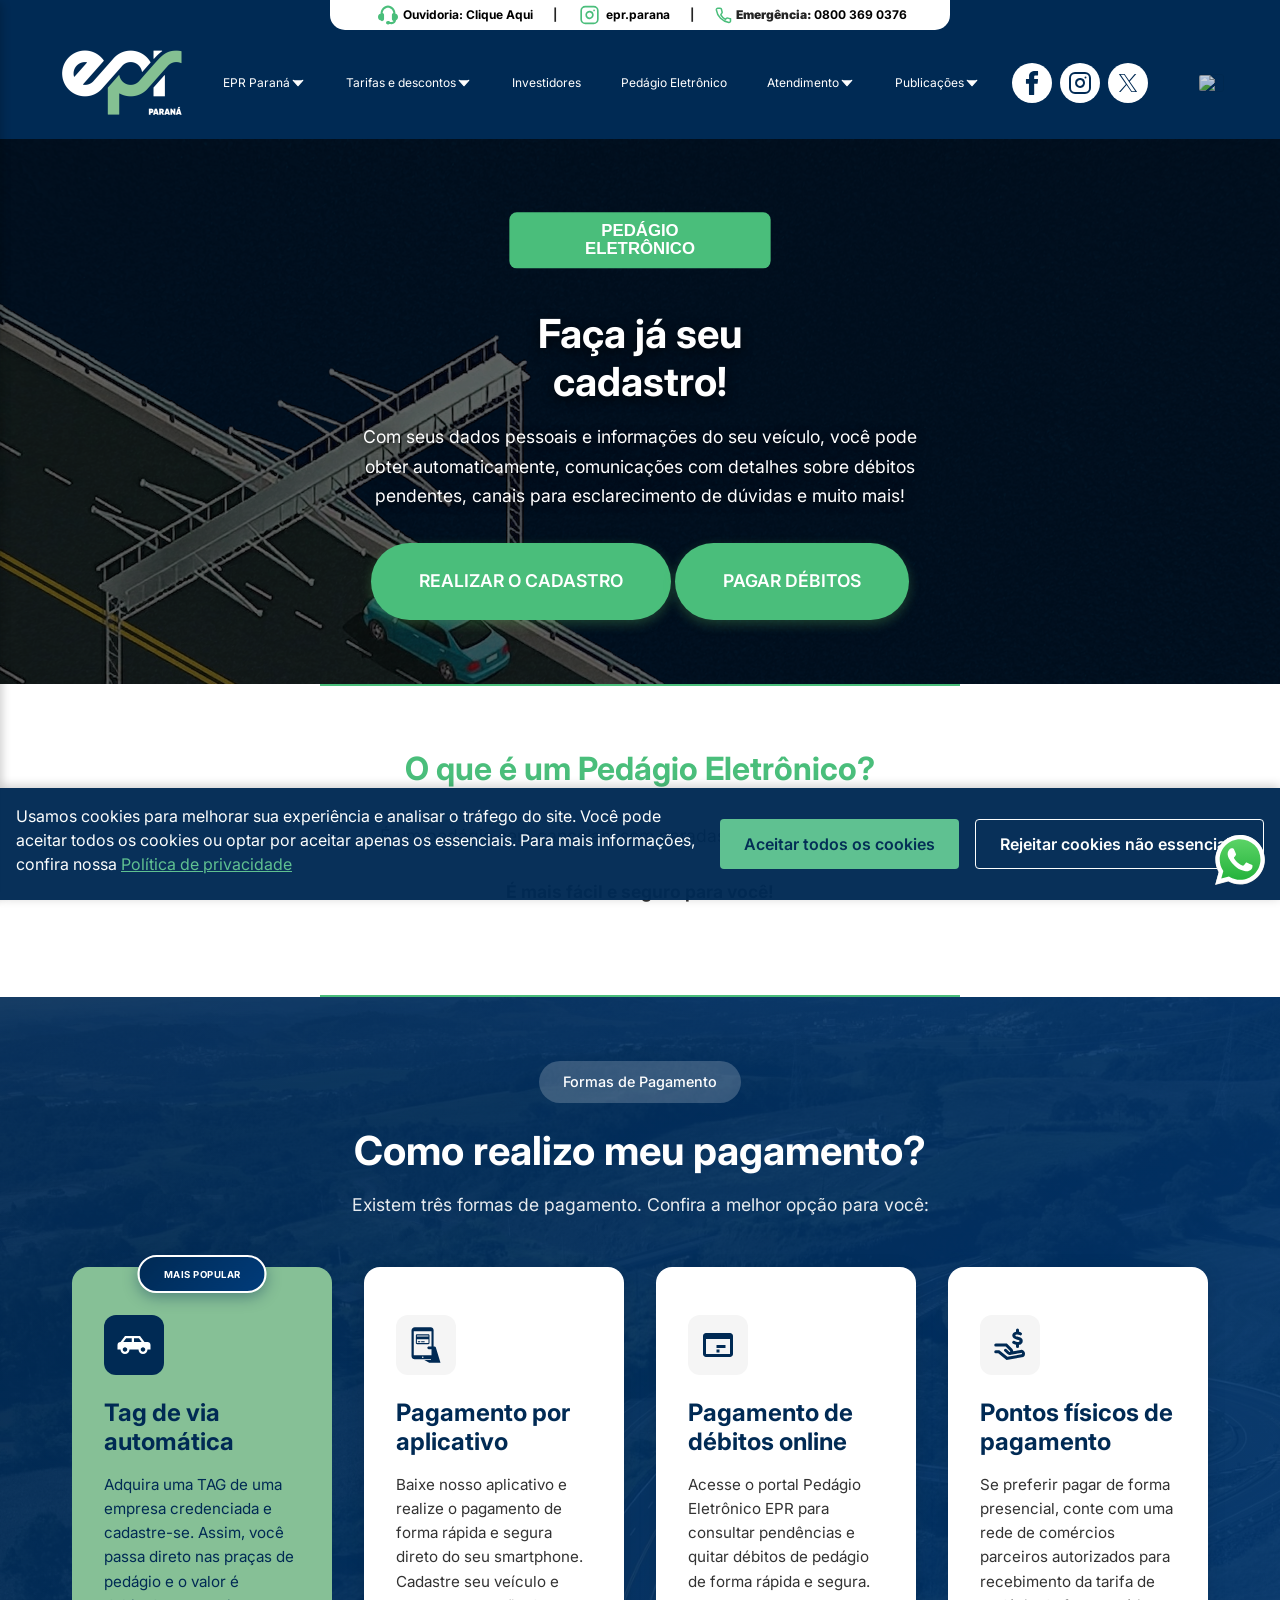
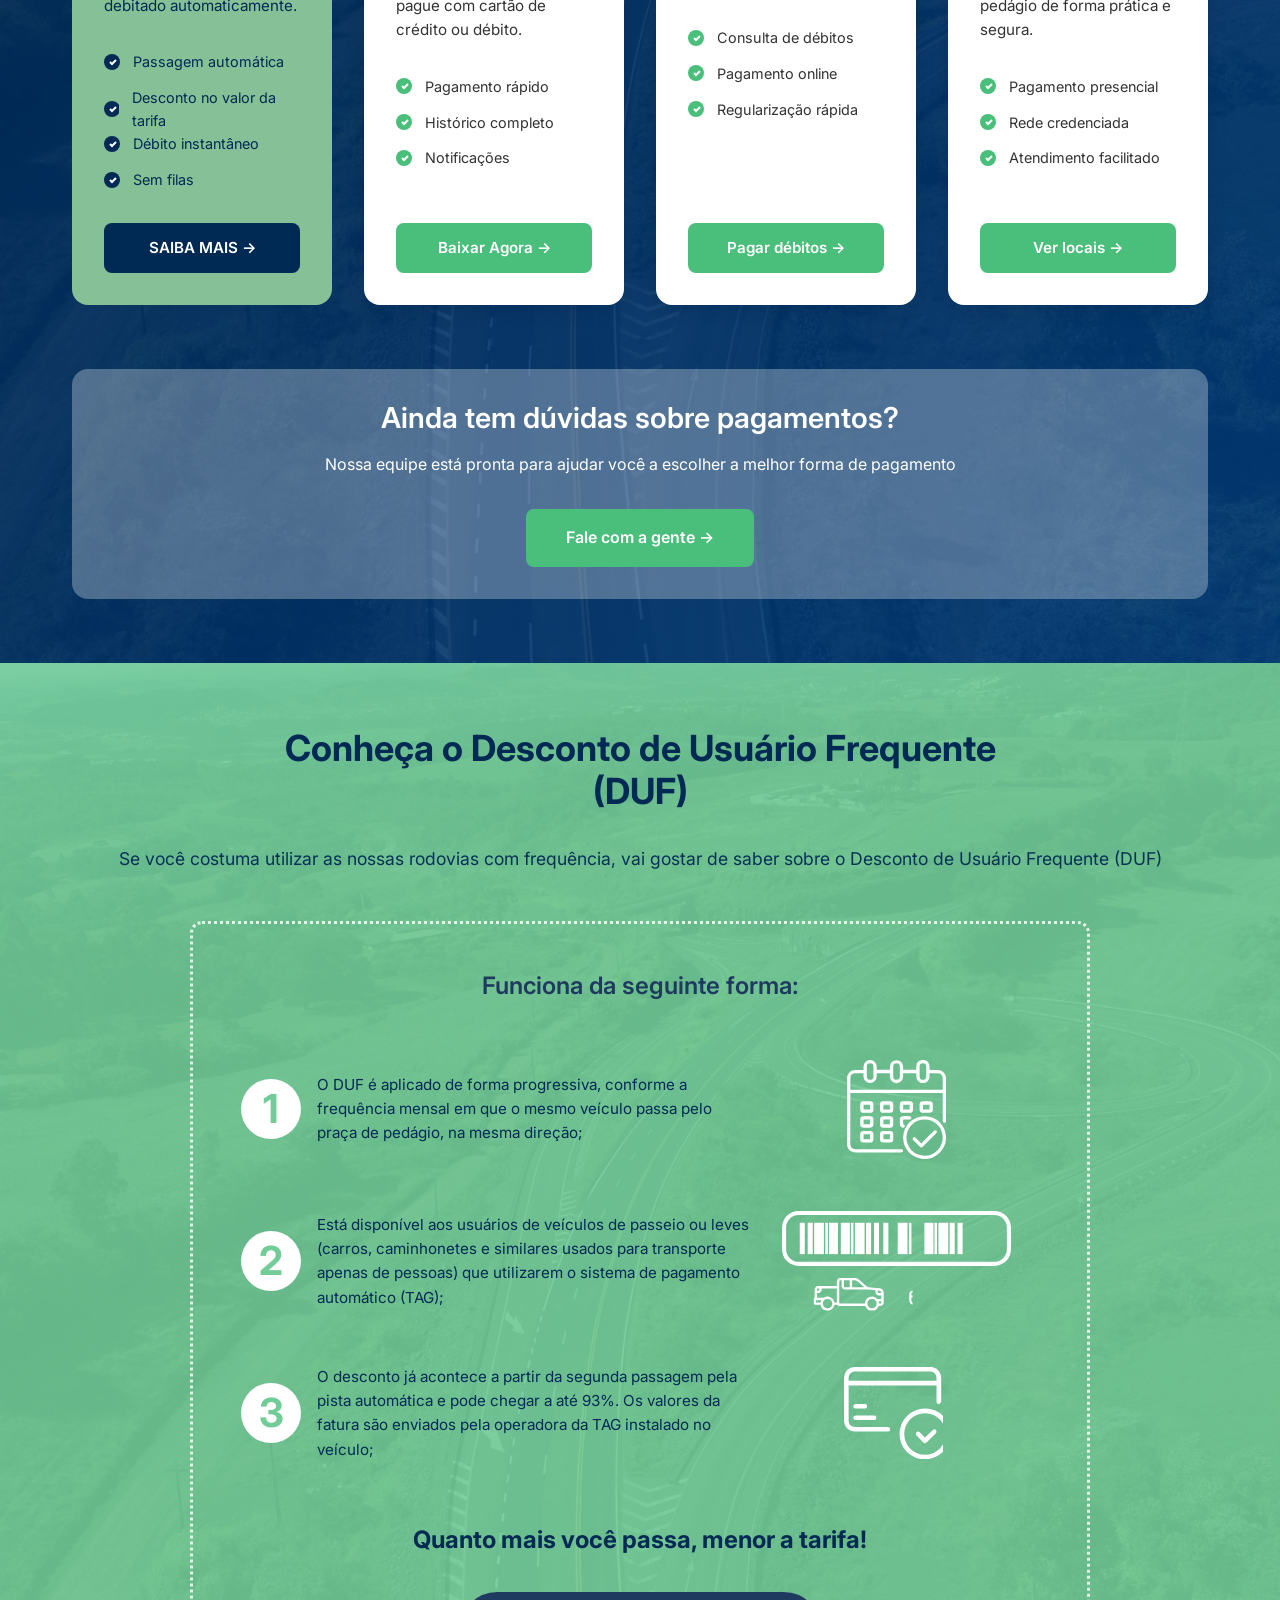
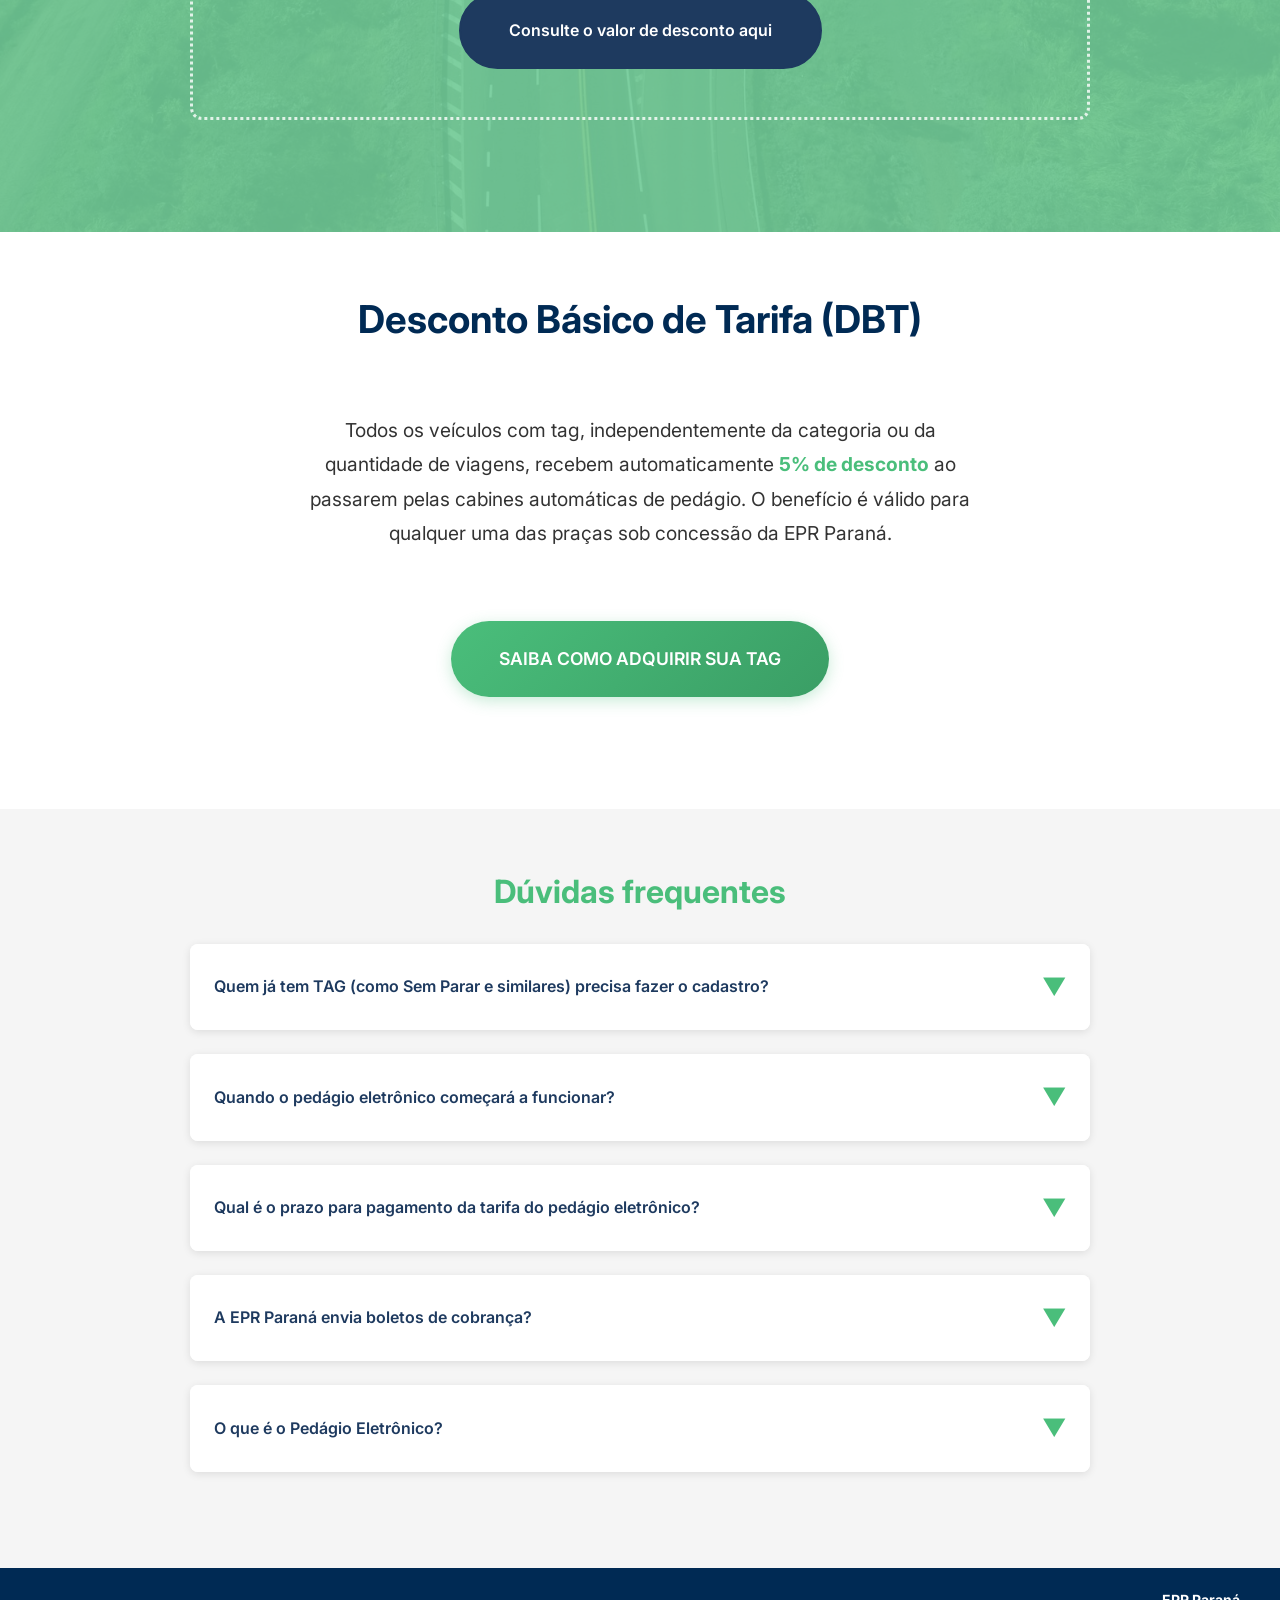
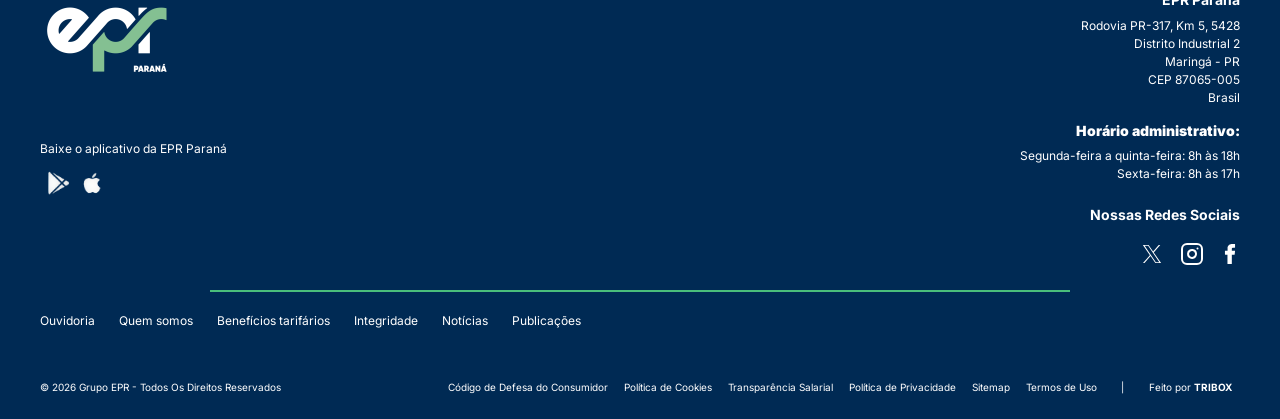
==== commit 8bdc2b83: "Corrige icone WhatsApp e troca numero para 554599656402" ====
--- a/site/index.html
+++ b/site/index.html
@@ -748,7 +748,7 @@
                 <p style="color: #fff; margin-bottom: 2rem; font-size: 1rem;">
                     Nossa equipe está pronta para ajudar você a escolher a melhor forma de pagamento
                 </p>
-                <a href="https://wa.me/558003690376?text=Ol%C3%A1%2C%20tenho%20d%C3%BAvidas%20em%20rela%C3%A7%C3%A3o%20a%20pagamentos%20sobre%20o%20Ped%C3%A1gio%20Eletr%C3%B4nico" style="display: inline-block; background: #4abe7b; color: white; padding: 1rem 2.5rem; border-radius: 8px; text-decoration: none; font-weight: 600; font-size: 1rem; transition: all 0.3s ease; transform: translateY(0);" onmouseover="this.style.background='#3a9e65'; this.style.transform='translateY(-2px)'; this.style.boxShadow='0 8px 25px rgba(74, 190, 123, 0.4)'" onmouseout="this.style.background='#4abe7b'; this.style.transform='translateY(0)'; this.style.boxShadow='none'">
+                <a href="https://wa.me/554599656402?text=Ol%C3%A1%2C%20tenho%20d%C3%BAvidas%20em%20rela%C3%A7%C3%A3o%20a%20pagamentos%20sobre%20o%20Ped%C3%A1gio%20Eletr%C3%B4nico" style="display: inline-block; background: #4abe7b; color: white; padding: 1rem 2.5rem; border-radius: 8px; text-decoration: none; font-weight: 600; font-size: 1rem; transition: all 0.3s ease; transform: translateY(0);" onmouseover="this.style.background='#3a9e65'; this.style.transform='translateY(-2px)'; this.style.boxShadow='0 8px 25px rgba(74, 190, 123, 0.4)'" onmouseout="this.style.background='#4abe7b'; this.style.transform='translateY(0)'; this.style.boxShadow='none'">
                     Fale com a gente →
                 </a>
             </div>
@@ -1330,16 +1330,16 @@
                 <stop offset="0" stop-color="#20b038"></stop>
                 <stop offset="1" stop-color="#60d66a"></stop>
             </linearGradient>
-            <path style="fill: url(pedagio-eletronico.html#htwaicona-chat);" fill="url(#htwaicona-chat)" d="M27.875 1190.114l82.211-300.18c-50.719-87.852-77.391-187.523-77.359-289.602.133-319.398 260.078-579.25 579.469-579.25 155.016.07 300.508 60.398 409.898 169.891 109.414 109.492 169.633 255.031 169.57 409.812-.133 319.406-260.094 579.281-579.445 579.281-.023 0 .016 0 0 0h-.258c-96.977-.031-192.266-24.375-276.898-70.5l-307.188 80.548z"></path>
+            <path style="fill: url(#htwaicona-chat);" fill="url(#htwaicona-chat)" d="M27.875 1190.114l82.211-300.18c-50.719-87.852-77.391-187.523-77.359-289.602.133-319.398 260.078-579.25 579.469-579.25 155.016.07 300.508 60.398 409.898 169.891 109.414 109.492 169.633 255.031 169.57 409.812-.133 319.406-260.094 579.281-579.445 579.281-.023 0 .016 0 0 0h-.258c-96.977-.031-192.266-24.375-276.898-70.5l-307.188 80.548z"></path>
             <image overflow="visible" opacity=".08" width="682" height="639" transform="translate(270.984 291.372)"></image>
             <path fill-rule="evenodd" clip-rule="evenodd" style="fill: #FFFFFF;" fill="#FFF" d="M462.273 349.294c-11.234-24.977-23.062-25.477-33.75-25.914-8.742-.375-18.75-.352-28.742-.352-10 0-26.25 3.758-39.992 18.766-13.75 15.008-52.5 51.289-52.5 125.078 0 73.797 53.75 145.102 61.242 155.117 7.5 10 103.758 166.266 256.203 226.383 126.695 49.961 152.477 40.023 179.977 37.523s88.734-36.273 101.234-71.297c12.5-35.016 12.5-65.031 8.75-71.305-3.75-6.25-13.75-10-28.75-17.5s-88.734-43.789-102.484-48.789-23.75-7.5-33.75 7.516c-10 15-38.727 48.773-47.477 58.773-8.75 10.023-17.5 11.273-32.5 3.773-15-7.523-63.305-23.344-120.609-74.438-44.586-39.75-74.688-88.844-83.438-103.859-8.75-15-.938-23.125 6.586-30.602 6.734-6.719 15-17.508 22.5-26.266 7.484-8.758 9.984-15.008 14.984-25.008 5-10.016 2.5-18.773-1.25-26.273s-32.898-81.67-46.234-111.326z"></path>
             <path style="fill: #FFFFFF;" fill="#FFF" d="M1036.898 176.091C923.562 62.677 772.859.185 612.297.114 281.43.114 12.172 269.286 12.039 600.137 12 705.896 39.633 809.13 92.156 900.13L7 1211.067l318.203-83.438c87.672 47.812 186.383 73.008 286.836 73.047h.255.003c330.812 0 600.109-269.219 600.25-600.055.055-160.343-62.328-311.108-175.649-424.53zm-424.601 923.242h-.195c-89.539-.047-177.344-24.086-253.93-69.531l-18.227-10.805-188.828 49.508 50.414-184.039-11.875-18.867c-49.945-79.414-76.312-171.188-76.273-265.422.109-274.992 223.906-498.711 499.102-498.711 133.266.055 258.516 52 352.719 146.266 94.195 94.266 146.031 219.578 145.992 352.852-.118 274.999-223.923 498.749-498.899 498.749z"></path>
         </svg></div>
 				</div>
 			</div>
-							<span class="ht_ctc_chat_data" data-settings="{" number":"558003690376","pre_filled":"","dis_m":"show","dis_d":"show","css":"cursor:="" pointer;="" z-index:="" 99999999;","pos_d":"position:="" fixed;="" bottom:="" 15px;="" right:="" 15px;","pos_m":"position:="" 15px;","side_d":"right","side_m":"right","schedule":"no","se":150,"ani":"no-animation","page_id":572,"url_target_d":"_blank","ga":"yes","gtm":"1","fb":"yes","webhook_format":"json","g_init":"default","g_an_event_name":"click="" to="" chat","gtm_event_name":"click="" chat","pixel_event_name":"click="" chat="" by="" holithemes"}"="" data-rest="4334592ec6"></span>
+							<span class="ht_ctc_chat_data" data-settings="{" number":"554599656402","pre_filled":"","dis_m":"show","dis_d":"show","css":"cursor:="" pointer;="" z-index:="" 99999999;","pos_d":"position:="" fixed;="" bottom:="" 15px;="" right:="" 15px;","pos_m":"position:="" 15px;","side_d":"right","side_m":"right","schedule":"no","se":150,"ani":"no-animation","page_id":572,"url_target_d":"_blank","ga":"yes","gtm":"1","fb":"yes","webhook_format":"json","g_init":"default","g_an_event_name":"click="" to="" chat","gtm_event_name":"click="" chat","pixel_event_name":"click="" chat="" by="" holithemes"}"="" data-rest="4334592ec6"></span>
 				<script id="ht_ctc_app_js-js-extra">
-var ht_ctc_chat_var = {"number":"558003690376","pre_filled":"","dis_m":"show","dis_d":"show","css":"cursor: pointer; z-index: 99999999;","pos_d":"position: fixed; bottom: 15px; right: 15px;","pos_m":"position: fixed; bottom: 15px; right: 15px;","side_d":"right","side_m":"right","schedule":"no","se":"150","ani":"no-animation","page_id":"572","url_target_d":"_blank","ga":"yes","gtm":"1","fb":"yes","webhook_format":"json","g_init":"default","g_an_event_name":"click to chat","gtm_event_name":"Click to Chat","pixel_event_name":"Click to Chat by HoliThemes"};
+var ht_ctc_chat_var = {"number":"554599656402","pre_filled":"","dis_m":"show","dis_d":"show","css":"cursor: pointer; z-index: 99999999;","pos_d":"position: fixed; bottom: 15px; right: 15px;","pos_m":"position: fixed; bottom: 15px; right: 15px;","side_d":"right","side_m":"right","schedule":"no","se":"150","ani":"no-animation","page_id":"572","url_target_d":"_blank","ga":"yes","gtm":"1","fb":"yes","webhook_format":"json","g_init":"default","g_an_event_name":"click to chat","gtm_event_name":"Click to Chat","pixel_event_name":"Click to Chat by HoliThemes"};
 var ht_ctc_variables = {"g_an_event_name":"click to chat","gtm_event_name":"Click to Chat","pixel_event_type":"trackCustom","pixel_event_name":"Click to Chat by HoliThemes","g_an_params":["g_an_param_1","g_an_param_2","g_an_param_3"],"g_an_param_1":{"key":"number","value":"{number}"},"g_an_param_2":{"key":"title","value":"{title}"},"g_an_param_3":{"key":"url","value":"{url}"},"pixel_params":["pixel_param_1","pixel_param_2","pixel_param_3","pixel_param_4"],"pixel_param_1":{"key":"Category","value":"Click to Chat for WhatsApp"},"pixel_param_2":{"key":"ID","value":"{number}"},"pixel_param_3":{"key":"Title","value":"{title}"},"pixel_param_4":{"key":"URL","value":"{url}"},"gtm_params":["gtm_param_1","gtm_param_2","gtm_param_3","gtm_param_4","gtm_param_5"],"gtm_param_1":{"key":"type","value":"chat"},"gtm_param_2":{"key":"number","value":"{number}"},"gtm_param_3":{"key":"title","value":"{title}"},"gtm_param_4":{"key":"url","value":"{url}"},"gtm_param_5":{"key":"ref","value":"dataLayer push"}};
 //# sourceURL=ht_ctc_app_js-js-extra
 </script>
